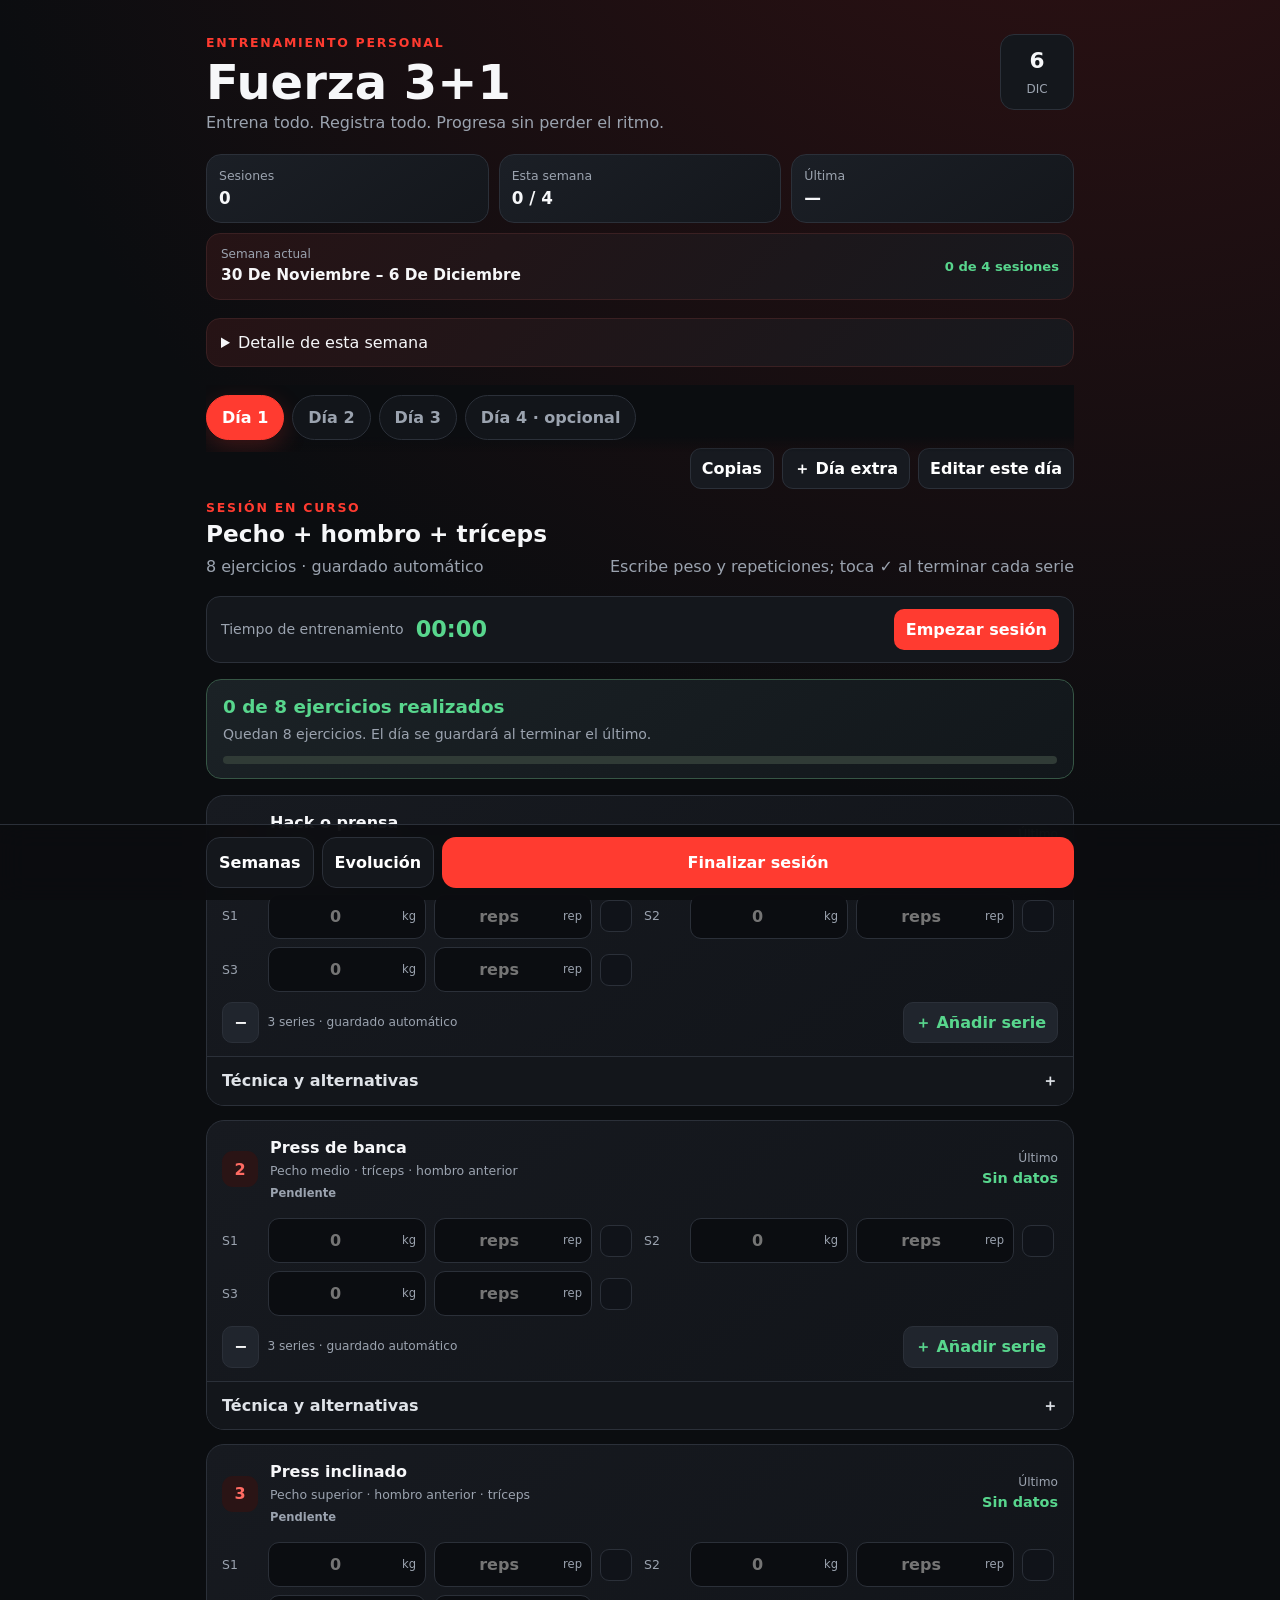
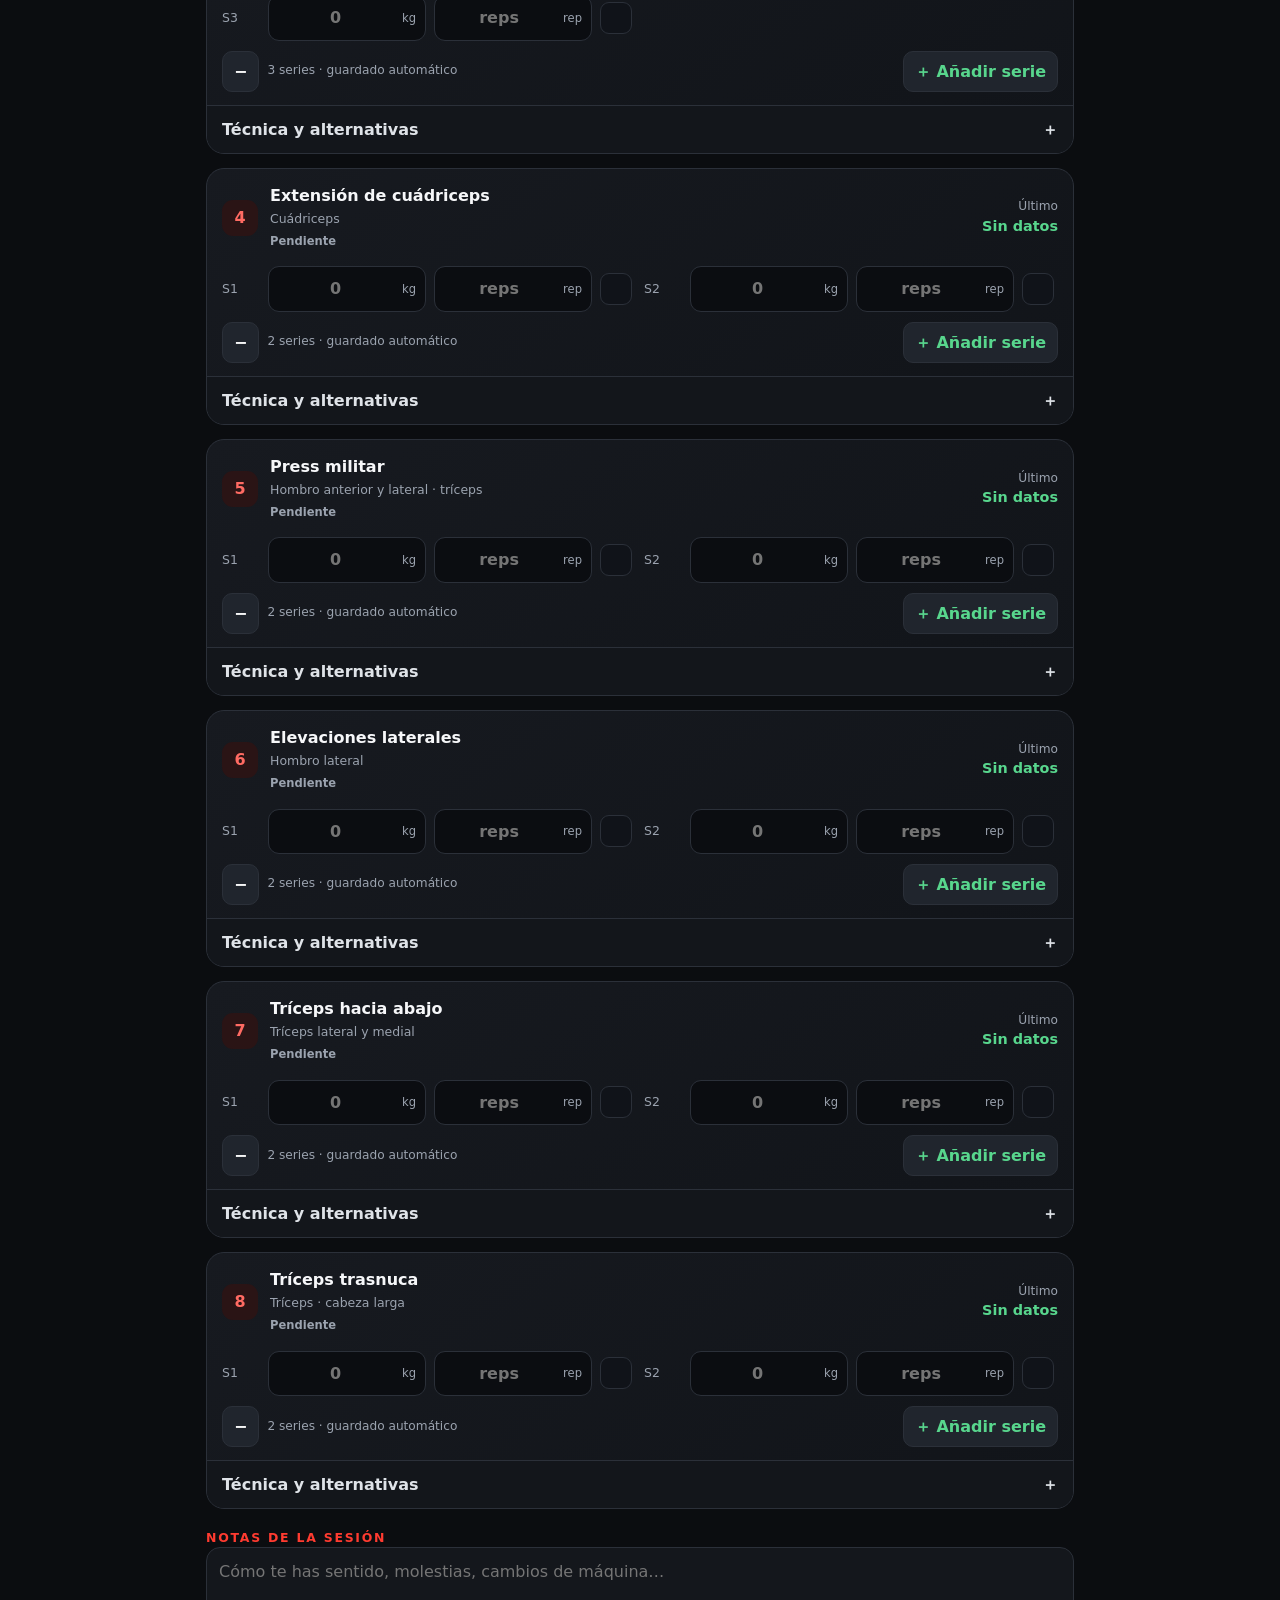
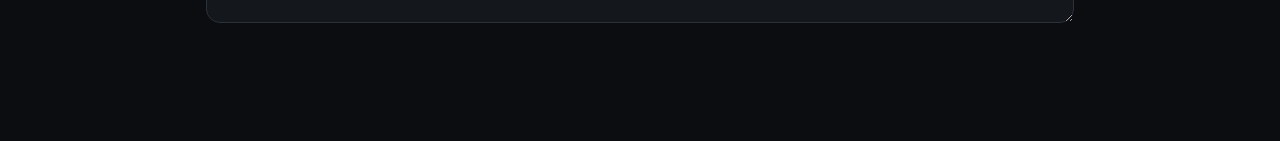
==== index.html @ 530271fe "Completar técnica y alternativas de piernas" ====
<!doctype html>
<html lang="es">
<head>
  <meta charset="utf-8">
  <meta name="viewport" content="width=device-width,initial-scale=1,viewport-fit=cover">
  <meta name="theme-color" content="#0b0d10">
  <meta name="apple-mobile-web-app-capable" content="yes">
  <meta name="apple-mobile-web-app-status-bar-style" content="black-translucent">
  <meta name="apple-mobile-web-app-title" content="Fuerza 3+1">
  <link rel="manifest" href="/manifest.webmanifest">
  <link rel="apple-touch-icon" sizes="180x180" href="/icons/apple-touch-icon.png">
  <link rel="icon" type="image/png" sizes="192x192" href="/icons/icon-192.png">
  <title>Fuerza 3+1 · Seguimiento</title>
  <meta name="description" content="Rutina 3+1 con técnica y seguimiento de cargas.">
  <link rel="icon" type="image/svg+xml" href="data:image/svg+xml,%3Csvg xmlns='http://www.w3.org/2000/svg' viewBox='0 0 64 64'%3E%3Crect width='64' height='64' rx='16' fill='%230b0d10'/%3E%3Cpath d='M13 27v10m7-16v22m24-22v22m7-16v10M20 32h24' stroke='%23ff3b30' stroke-width='6' stroke-linecap='round'/%3E%3C/svg%3E">
  <style>
    :root{--bg:#0b0d10;--panel:#14171c;--panel2:#1b1f26;--line:#2b3039;--text:#f6f7f9;--muted:#9ba3af;--red:#ff3b30;--green:#58d68d;--radius:18px}
    *{box-sizing:border-box}html{scroll-behavior:smooth}body{margin:0;background:radial-gradient(circle at 85% -10%,#321113 0,transparent 30%),var(--bg);color:var(--text);font:16px/1.45 Inter,ui-sans-serif,system-ui,-apple-system,"Segoe UI",sans-serif}
    button,input,textarea{font:inherit}button{cursor:pointer}.app{max-width:900px;margin:auto;padding:18px 16px 112px}
    header{display:flex;justify-content:space-between;align-items:flex-start;gap:14px;margin:6px 0 20px}.eyebrow{font-size:.78rem;font-weight:800;color:var(--red);letter-spacing:.14em;text-transform:uppercase}h1{font-size:clamp(1.8rem,7vw,3rem);line-height:1;margin:.35rem 0}.sub{color:var(--muted);margin:0}.datebox{background:var(--panel);border:1px solid var(--line);border-radius:14px;padding:10px 12px;text-align:center;min-width:74px}.datebox b{display:block;font-size:1.35rem}.datebox span{font-size:.75rem;color:var(--muted);text-transform:uppercase}
    .summary{display:grid;grid-template-columns:repeat(3,1fr);gap:10px;margin-bottom:10px}.metric{background:linear-gradient(145deg,var(--panel2),var(--panel));border:1px solid var(--line);border-radius:15px;padding:12px}.metric span{display:block;color:var(--muted);font-size:.78rem}.metric strong{font-size:1.05rem}
    .current-week{display:flex;align-items:center;justify-content:space-between;gap:12px;margin:0 0 18px;padding:12px 14px;border:1px solid #3a2022;border-radius:14px;background:linear-gradient(135deg,#261315,#17191e)}.current-week span{display:block;color:var(--muted);font-size:.75rem}.current-week strong{font-size:.96rem;text-transform:capitalize}.current-week b{color:var(--green);font-size:.82rem;white-space:nowrap}
    .tabs{display:flex;gap:8px;overflow:auto;padding:2px 0 12px;position:sticky;top:0;z-index:10;background:linear-gradient(var(--bg) 75%,transparent)}.tab{border:1px solid var(--line);background:#12151a;color:var(--muted);border-radius:999px;padding:10px 15px;white-space:nowrap;font-weight:800}.tab.active{background:var(--red);border-color:var(--red);color:#fff;box-shadow:0 8px 24px #ff3b3035}.tab.completed{border-color:#2e7650;color:var(--green)}.tab.completed.active{background:#19432f;color:#fff;box-shadow:0 8px 24px #58d68d25}
    .dayhead{margin:10px 0 14px}.dayhead h2{font-size:1.45rem;margin:0}.dayhead p{margin:4px 0;color:var(--muted)}.session-clock{display:flex;align-items:center;gap:12px;flex-wrap:wrap;margin:0 0 16px;padding:12px 14px;border:1px solid var(--line);border-radius:14px;background:var(--panel)}.session-clock strong{font-variant-numeric:tabular-nums;font-size:1.4rem;color:var(--green)}.session-clock span{color:var(--muted);font-size:.88rem}.session-clock button{margin-left:auto;border:0;border-radius:10px;background:var(--red);color:white;padding:9px 12px;font-weight:800}
    .day-progress,.day-summary{background:linear-gradient(145deg,#1b2226,#12171b);border:1px solid #365645;border-radius:15px;padding:14px 16px;margin:10px 0 16px}.day-progress strong{color:var(--green);font-size:1.15rem}.day-progress p,.day-summary p{margin:3px 0 0;color:var(--muted);font-size:.88rem}.progress-track{height:8px;border-radius:8px;background:#303b36;margin-top:12px;overflow:hidden}.progress-track i{display:block;height:100%;background:var(--green);border-radius:8px;transition:width .2s}.day-summary h3{margin:0 0 12px;font-size:1.1rem}.day-summary-grid{display:grid;grid-template-columns:repeat(2,1fr);gap:8px}.day-summary-grid div{background:#10191a;border-radius:10px;padding:9px}.day-summary-grid span{display:block;color:var(--muted);font-size:.78rem}.day-summary-grid b{font-size:1rem}
    .exercise{background:linear-gradient(145deg,#171a20,#111419);border:1px solid var(--line);border-radius:var(--radius);margin:12px 0;overflow:hidden}.exercise.completed{border-color:#2f7852;box-shadow:inset 3px 0 0 var(--green)}.ex-top{display:flex;align-items:center;gap:12px;padding:15px}.num{width:36px;height:36px;display:grid;place-items:center;border-radius:11px;background:#2a1415;color:#ff6b63;font-weight:900}.exercise.completed .num{background:#173e2c;color:var(--green)}.ex-name{flex:1}.ex-name h3{font-size:1rem;margin:0}.ex-name p{color:var(--muted);font-size:.78rem;margin:3px 0 0}.ex-status{display:inline-block;margin-top:5px;color:var(--muted);font-size:.72rem;font-weight:800}.exercise.completed .ex-status{color:var(--green)}.last{font-size:.76rem;text-align:right;color:var(--muted)}.last b{display:block;color:var(--green);font-size:.9rem}
    .sets{display:grid;gap:8px;padding:0 15px 10px}.setrow{display:grid;grid-template-columns:38px 1fr 1fr 36px;gap:8px;align-items:center}.setno{color:var(--muted);font-size:.78rem}.field{display:flex;align-items:center;background:#0b0d11;border:1px solid var(--line);border-radius:11px;overflow:hidden}.field input{width:100%;min-width:0;background:transparent;border:0;color:white;padding:10px;text-align:center;outline:none;font-weight:750}.field span{padding-right:9px;color:var(--muted);font-size:.72rem}.done{width:32px;height:32px;border-radius:9px;border:1px solid var(--line);background:#101319;color:transparent}.done.checked{background:var(--green);border-color:var(--green);color:#07110b}.series-controls{display:flex;align-items:center;gap:8px;padding:0 15px 13px}.series-controls span{flex:1;color:var(--muted);font-size:.76rem}.series-controls button{border:1px solid var(--line);background:#20252d;color:#fff;border-radius:10px;padding:8px 11px;font-weight:800}.series-controls .add-set{color:var(--green)}.tech-toggle{width:100%;border:0;border-top:1px solid var(--line);background:#13161b;color:#dfe3e8;padding:12px 15px;text-align:left;font-weight:750;display:flex;justify-content:space-between}.tech{display:none;padding:14px 16px 17px;background:#0e1115;border-top:1px solid var(--line)}.tech.open{display:block}.tech h4{font-size:.8rem;color:var(--red);text-transform:uppercase;letter-spacing:.08em;margin:10px 0 4px}.tech p{margin:0;color:#d3d7dd;font-size:.9rem}.tech ul{margin:5px 0 0;padding-left:20px;color:#d3d7dd;font-size:.9rem}
    .tech-visual{display:grid;grid-template-columns:1fr 1fr;gap:8px;margin-bottom:14px}.tech-visual figure{margin:0;background:#fff;border-radius:13px;overflow:hidden;position:relative;min-height:145px}.tech-visual img{width:100%;height:180px;object-fit:contain;display:block}.tech-visual figcaption{position:absolute;left:7px;bottom:7px;background:#111d;color:#fff;border-radius:999px;padding:3px 8px;font-size:.68rem;font-weight:800}.visual-note{color:var(--muted)!important;font-size:.75rem!important;margin:-7px 0 12px!important}
    .altbox{margin:14px 0 6px;padding:12px;background:#171b21;border:1px solid #343a44;border-radius:13px}.altbox h4{margin:0 0 7px!important;color:var(--green)!important}.altbox p{font-size:.78rem!important;color:var(--muted)!important;margin-top:8px!important}.altchips{display:flex;flex-wrap:wrap;gap:7px}.altchips button{background:#242a32;border:1px solid #3a414c;border-radius:999px;padding:7px 10px;font-size:.78rem;color:#edf1f5}.altchips button:active{background:var(--red)}
    .alt-preview{display:none;position:fixed;inset:0;background:#000b;z-index:60;padding:16px;align-items:flex-end;justify-content:center}.alt-preview.open{display:flex}.alt-sheet{width:min(100%,560px);background:#13171d;border:1px solid #353c47;border-radius:20px;padding:16px;box-shadow:0 25px 70px #000;max-height:82vh;overflow:auto;animation:rise .18s ease-out}.alt-sheet-head{display:flex;justify-content:space-between;gap:12px;align-items:flex-start}.alt-sheet h3{margin:0 0 4px}.alt-sheet .muscle-note{color:var(--muted);font-size:.86rem;margin:0 0 13px}.alt-sheet .close-alt{border:0;background:#292f38;color:white;border-radius:10px;width:36px;height:36px;flex:0 0 36px}.alt-cue{background:#1a1f26;border-left:3px solid var(--green);border-radius:0 11px 11px 0;padding:11px 12px;margin:12px 0 0;color:#e5e8ec}.tap-hint{font-size:.72rem!important;color:#6f7885!important;margin:8px 0 0!important}@keyframes rise{from{transform:translateY(18px);opacity:.4}to{transform:none;opacity:1}}@media(min-width:700px){.alt-preview{align-items:center}}
    .notes{width:100%;min-height:76px;background:var(--panel);border:1px solid var(--line);border-radius:14px;color:white;padding:12px;resize:vertical}.savebar{position:fixed;left:0;right:0;bottom:0;z-index:20;background:#0b0d10e8;backdrop-filter:blur(14px);border-top:1px solid var(--line);padding:12px max(16px,calc((100vw - 900px)/2 + 16px)) calc(12px + env(safe-area-inset-bottom));display:flex;gap:8px}.primary{flex:1;border:0;border-radius:14px;background:var(--red);color:white;font-weight:900;padding:14px}.secondary{border:1px solid var(--line);border-radius:14px;background:var(--panel);color:white;padding:0 12px;font-weight:750}
    .toast{position:fixed;left:50%;bottom:90px;transform:translate(-50%,20px);background:white;color:#111;padding:11px 16px;border-radius:999px;font-weight:800;opacity:0;pointer-events:none;transition:.25s;z-index:30}.toast.show{opacity:1;transform:translate(-50%,0)}
    dialog{width:min(92vw,680px);max-height:86vh;border:1px solid var(--line);border-radius:20px;background:#111419;color:white;padding:0;box-shadow:0 30px 80px #000c}dialog::backdrop{background:#000a}.modalhead{position:sticky;top:0;background:#111419;border-bottom:1px solid var(--line);padding:16px;display:flex;justify-content:space-between;align-items:center;z-index:2}.modalhead h2{margin:0;font-size:1.2rem}.close{border:0;background:#252a32;color:#fff;border-radius:10px;width:36px;height:36px}.history,.progress{padding:12px 16px 20px}.week{margin:10px 0 18px}.weekhead{display:flex;justify-content:space-between;align-items:center;margin-bottom:6px}.weekhead h3{font-size:1rem;margin:0}.weekhead span{color:var(--muted);font-size:.8rem}.histrow{background:#181c22;border:1px solid var(--line);border-radius:13px;padding:11px 12px;margin:7px 0}.histrow b{color:var(--green)}.empty{color:var(--muted);text-align:center;padding:35px 10px}.progress select{width:100%;padding:12px;background:#191d23;color:white;border:1px solid var(--line);border-radius:12px;margin:4px 0 14px}.statgrid{display:grid;grid-template-columns:repeat(3,1fr);gap:8px}.stat{background:#181c22;border:1px solid var(--line);border-radius:13px;padding:10px}.stat span{display:block;color:var(--muted);font-size:.72rem}.stat strong{font-size:1rem}.chartwrap{height:250px;margin:15px 0;background:#0c0f13;border:1px solid var(--line);border-radius:14px;padding:10px}.chartwrap canvas{width:100%;height:100%}.legend{display:flex;gap:16px;color:var(--muted);font-size:.78rem}.dot{display:inline-block;width:9px;height:9px;border-radius:50%;margin-right:5px}.weekly-bars{margin-top:18px}.barrow{display:grid;grid-template-columns:88px 1fr 28px;gap:8px;align-items:center;margin:8px 0;font-size:.78rem}.bar{height:9px;border-radius:9px;background:#242932;overflow:hidden}.bar i{display:block;height:100%;background:var(--red);border-radius:9px}
    .edit-row{display:flex;gap:8px;align-items:center;background:#181c22;border:1px solid var(--line);border-radius:13px;padding:10px;margin:8px 0}.edit-row button{border:1px solid var(--line);background:#242932;color:white;border-radius:9px;padding:7px 9px}.editor input,.editor select{width:100%;background:#0c0f13;color:white;border:1px solid var(--line);border-radius:11px;padding:11px}.addbtn{border:0;background:var(--red);color:white;border-radius:11px;padding:10px 14px;font-weight:850}.edit-row .ename{flex:1}.edit-row small{display:block;color:var(--muted)}.editor{padding:14px 16px 22px}.editor-grid{display:grid;grid-template-columns:1fr 90px;gap:8px}.editor label{display:block;color:var(--muted);font-size:.78rem;margin:10px 0 4px}.danger{color:#ff7b73!important}.day-manager{display:grid;grid-template-columns:1fr auto;gap:8px;margin-bottom:14px}.day-manager button{border:1px solid var(--line);background:#20252d;color:#fff;border-radius:11px;padding:10px;font-weight:800}.day-manager .delete-day{grid-column:1/-1;color:#ff7b73}.routine-action{display:flex;flex-wrap:wrap;justify-content:flex-end;gap:8px;margin:-4px 0 10px}.routine-action button{border:1px solid var(--line);background:#171a20;color:#fff;border-radius:11px;padding:8px 11px;font-weight:750}.backup-actions{display:grid;grid-template-columns:1fr 1fr;gap:9px;margin:12px 0}.backup-actions button,.filebtn{border:1px solid var(--line);background:#1b1f26;color:white;border-radius:12px;padding:12px;text-align:center;font-weight:800}.filebtn input{display:none}.backup-info{background:#171b21;border:1px solid var(--line);border-radius:13px;padding:12px;margin-bottom:14px}.backup-info strong{display:block}.backup-info span{color:var(--muted);font-size:.8rem}.snapshot{display:flex;align-items:center;gap:8px;border-bottom:1px solid var(--line);padding:10px 0}.snapshot div{flex:1}.snapshot small{display:block;color:var(--muted)}.snapshot button{border:1px solid var(--line);background:#242932;color:#fff;border-radius:9px;padding:8px}
    .global-title{display:flex;justify-content:space-between;align-items:end;margin:4px 0 10px}.global-title h3{margin:0}.global-title span{color:var(--muted);font-size:.78rem}.global-grid{display:grid;grid-template-columns:1fr 1fr;gap:8px;margin-bottom:15px}.global-card{background:linear-gradient(145deg,#1c2128,#15191f);border:1px solid var(--line);border-radius:14px;padding:11px}.global-card span{display:block;color:var(--muted);font-size:.72rem}.global-card strong{font-size:1.12rem}.section-sep{border:0;border-top:1px solid var(--line);margin:19px 0}.exercise-table{margin-top:10px}.exercise-stat{display:grid;grid-template-columns:1fr auto;gap:5px 10px;padding:10px 0;border-bottom:1px solid var(--line)}.exercise-stat b{font-size:.88rem}.exercise-stat strong{color:var(--green)}.exercise-stat small{color:var(--muted);grid-column:1/-1}.negative{color:#ff7b73!important}
    .edit-session-btn,.hist-edit{border:1px solid #48775b;background:#193326;color:var(--green);border-radius:10px;padding:9px 12px;font-weight:800;margin-top:12px}.hist-edit{margin-top:8px}.session-editor{padding:15px}.session-editor p{color:var(--muted);margin:0 0 12px}.session-edit-card{border:1px solid var(--line);border-radius:13px;background:#171b21;margin:10px 0;padding:12px}.session-edit-head{display:flex;justify-content:space-between;gap:12px;align-items:center}.session-edit-head h3{margin:0;font-size:1rem}.session-edit-head button,.session-edit-actions button{border:1px solid var(--line);background:#252a32;color:#fff;border-radius:9px;padding:8px 10px}.session-edit-row{display:grid;grid-template-columns:28px 1fr 1fr 34px;gap:7px;align-items:center;margin:9px 0}.session-edit-row input,.session-editor textarea,.session-editor select{min-width:0;width:100%;background:#0c0f13;color:white;border:1px solid var(--line);border-radius:9px;padding:9px}.session-edit-actions{display:flex;gap:8px;align-items:center;margin-top:10px}.session-edit-actions select{flex:1}.session-editor label{display:block;font-size:.85rem;margin:14px 0 5px}.session-editor textarea{min-height:70px}.session-editor .primary{width:100%;margin-top:16px}
    @media(min-width:700px){.app{padding-top:28px}.exercise{margin:14px 0}.sets{grid-template-columns:1fr 1fr}.setrow{grid-template-columns:38px 1fr 1fr 36px}.tabs{top:0;padding-top:10px}.dayhead{display:flex;justify-content:space-between;align-items:end}}
  </style>
</head>
<body>
<main class="app">
  <header>
    <div><div class="eyebrow">Entrenamiento personal</div><h1>Fuerza 3+1</h1><p class="sub">Entrena todo. Registra todo. Progresa sin perder el ritmo.</p></div>
    <div class="datebox"><b id="dayNum">--</b><span id="month">---</span></div>
  </header>
  <section class="summary" aria-label="Resumen">
    <div class="metric"><span>Sesiones</span><strong id="totalSessions">0</strong></div>
    <div class="metric"><span>Esta semana</span><strong id="weekSessions">0 / 3</strong></div>
    <div class="metric"><span>Última</span><strong id="lastDate">—</strong></div>
  </section>
  <div class="current-week" aria-label="Semana actual">
    <div><span>Semana actual</span><strong id="currentWeekLabel">—</strong></div>
    <b id="currentWeekProgress">0 de 3 sesiones</b>
  </div>
  <div id="backupReminder"></div>
  <details class="current-week"><summary>Detalle de esta semana</summary><div id="weekDetail"></div></details>
  <nav class="tabs" id="tabs" aria-label="Días de entrenamiento"></nav>
  <div class="routine-action"><button id="backupBtn">Copias</button><button id="extraDayBtn">＋ Día extra</button><button id="editRoutineBtn">Editar este día</button></div>
  <section id="workout"></section>
  <label for="notes" class="eyebrow" style="display:block;margin-top:20px">Notas de la sesión</label>
  <textarea id="notes" class="notes" placeholder="Cómo te has sentido, molestias, cambios de máquina…"></textarea>
</main>
<div class="savebar"><button class="secondary" id="historyBtn">Semanas</button><button class="secondary" id="progressBtn">Evolución</button><button class="primary" id="saveBtn">Guardar</button></div>
<div class="toast" id="toast">Entrenamiento guardado</div>
<dialog id="historyDialog"><div class="modalhead"><h2>Historial de entrenamientos</h2><button class="close" id="closeHistory" aria-label="Cerrar">×</button></div><div class="history" id="history"></div></dialog>
<dialog id="sessionDialog"><div class="modalhead"><h2>Corregir entrenamiento</h2><button class="close" id="closeSession" aria-label="Cerrar sin guardar">×</button></div><div class="session-editor" id="sessionEditor"></div></dialog>
<dialog id="progressDialog"><div class="modalhead"><h2>Tu evolución</h2><button class="close" id="closeProgress" aria-label="Cerrar">×</button></div><div class="progress"><div id="globalProgress"></div><hr class="section-sep"><label class="eyebrow" for="exerciseSelect">Detalle por ejercicio</label><select id="exerciseSelect"></select><div id="progressContent"></div></div></dialog>
<dialog id="routineDialog"><div class="modalhead"><h2>Editar rutina</h2><button class="close" id="closeRoutine" aria-label="Cerrar">×</button></div><div class="editor"><div class="day-manager"><input id="dayTitle" maxlength="50" aria-label="Nombre del día" placeholder="Nombre del día"><button id="renameDayBtn">Guardar nombre</button><button id="addDayBtn">＋ Día extra esta semana</button><button id="deleteDayBtn" class="delete-day">Eliminar este día</button></div><div id="routineList"></div><div class="eyebrow" style="margin-top:18px">Añadir ejercicio</div><label for="muscleSelect">1. ¿Qué músculo quieres trabajar?</label><select id="muscleSelect"><option value="">Elige un grupo muscular…</option></select><label for="catalogSelect">2. Elige un ejercicio</label><select id="catalogSelect" disabled><option value="">Primero elige el músculo</option></select><div class="editor-grid"><div><label for="customName">O crea uno nuevo</label><input id="customName" maxlength="50" placeholder="Nombre personalizado"></div><div><label for="customSets">Series</label><input id="customSets" type="number" min="1" max="8" value="3"></div></div><label for="customMuscles">Músculos trabajados</label><input id="customMuscles" maxlength="90" placeholder="Pecho · tríceps…"><button class="addbtn" id="addExerciseBtn" style="width:100%;margin-top:12px">Añadir a este día</button></div></dialog>
<dialog id="backupDialog"><div class="modalhead"><h2>Copias de seguridad</h2><button class="close" id="closeBackup" aria-label="Cerrar">×</button></div><div class="editor"><div class="backup-info"><strong>Copia automática diaria</strong><span>Se conservan las últimas 14 copias en este dispositivo.</span></div><div class="backup-actions"><button id="exportBtn">Descargar copia</button><label class="filebtn">Importar copia<input type="file" id="importFile" accept="application/json,.json"></label></div><div class="eyebrow">Copias recuperables</div><div id="snapshotsList"></div></div></dialog>
<div class="alt-preview" id="altPreview" role="dialog" aria-modal="true" aria-labelledby="altTitle"><div class="alt-sheet"><div class="alt-sheet-head"><div><div class="eyebrow">Alternativa rápida</div><h3 id="altTitle"></h3></div><button class="close-alt" id="closeAlt" aria-label="Cerrar">×</button></div><p class="muscle-note" id="altContext"></p><div id="altImages"></div><div class="alt-cue" id="altCue"></div></div></div>
<script>
const BASE_DAYS=[
 {id:"d1",title:"Pecho + hombro + tríceps",short:"Día 1",desc:"Cuádriceps incluidos · 8 ejercicios",ex:[
  ["hack","Hack o prensa","Cuádriceps · glúteos · femorales",3],
  ["banca","Press de banca","Pecho medio · tríceps · hombro anterior",3],
  ["inclinado","Press inclinado","Pecho superior · hombro anterior · tríceps",3],
  ["extension","Extensión de cuádriceps","Cuádriceps",2],
  ["militar","Press militar","Hombro anterior y lateral · tríceps",2],
  ["laterales","Elevaciones laterales","Hombro lateral",2],
  ["triceps_abajo","Tríceps hacia abajo","Tríceps lateral y medial",2],
  ["triceps_nuca","Tríceps trasnuca","Tríceps · cabeza larga",2]]},
 {id:"d2",title:"Espalda + bíceps",short:"Día 2",desc:"Femoral y gemelos incluidos · 8 ejercicios",ex:[
  ["femoral","Femoral tumbado","Isquiotibiales",3],
  ["jalon","Jalón al pecho","Dorsal ancho · bíceps",3],
  ["remo","Remo de dorsales","Dorsal · romboides · trapecio · bíceps",3],
  ["gemelos","Gemelos","Gastrocnemio · sóleo",3],
  ["remo_uni","Remo unilateral","Dorsal · espalda media · bíceps",2],
  ["face","Face pull","Hombro posterior · espalda alta",2],
  ["curl","Curl con barra","Bíceps · antebrazo",2],
  ["martillo","Curl martillo","Braquial · bíceps · antebrazo",2]]},
 {id:"d3",title:"Tren superior + piernas",short:"Día 3",desc:"Segundo estímulo general · 8 ejercicios",ex:[
  ["hack","Hack o prensa","Cuádriceps · glúteos · femorales",3],
  ["pec","Pec deck o Hulk","Pectoral mayor · hombro anterior",3],
  ["jalon_remo","Jalón o remo","Dorsal · espalda media · bíceps",3],
  ["femoral","Femoral tumbado","Isquiotibiales",2],
  ["cruce","Cruce de poleas hacia abajo","Pecho inferior",2],
  ["laterales","Elevaciones laterales","Hombro lateral",2],
  ["superserie","Superserie bíceps + tríceps","Bíceps · tríceps · antebrazo",2],
  ["abdomen","Abdomen","Recto abdominal · transverso · oblicuos",3]]},
 {id:"d4",title:"Hombros + brazos",short:"Día 4",desc:"Opcional · complementos y puntos visuales",optional:true,ex:[
  ["militar","Press militar ligero","Hombro anterior y lateral · tríceps",3],
  ["laterales","Elevaciones laterales","Hombro lateral",3],
  ["face","Face pull","Hombro posterior · espalda alta",3],
  ["curl","Curl de bíceps","Bíceps · antebrazo",3],
  ["triceps_abajo","Tríceps en polea","Tríceps",3],
  ["abductores","Abductores o aductores","Glúteo medio o cara interna del muslo",3],
  ["gemelos","Gemelos","Gastrocnemio · sóleo",3],
  ["abdomen","Abdomen","Recto abdominal · transverso · oblicuos",3]]}
];
function readRoutine(){try{const saved=JSON.parse(localStorage.getItem("fitRoutine")||"null");if(Array.isArray(saved)&&saved.length&&saved.every(d=>d.id&&Array.isArray(d.ex)))return saved}catch{}return JSON.parse(JSON.stringify(BASE_DAYS))}
let DAYS=readRoutine();
function saveRoutine(){localStorage.setItem("fitRoutine",JSON.stringify(DAYS))}
const TECH={
 hack:["Apoya toda la espalda y coloca los pies al ancho de hombros.","Baja controlando hasta donde mantengas pelvis y espalda apoyadas. Empuja con todo el pie sin bloquear las rodillas.","Inspira al bajar y expulsa el aire al subir.","No juntes las rodillas, no rebotes abajo y no levantes los talones."],
 banca:["Ojos bajo la barra, omóplatos juntos y hacia abajo, pies firmes.","Baja hacia la parte media-baja del pecho con antebrazos casi verticales. Sube sin perder la posición.","Inspira antes de bajar; expulsa al superar la parte difícil.","No abras los codos a 90°, no rebotes la barra ni levantes los hombros."],
 inclinado:["Banco a unos 20–35°. Omóplatos recogidos y pies firmes.","Baja hacia la parte alta del pecho y sube siguiendo una trayectoria ligeramente hacia atrás.","Inspira al bajar y expulsa al subir.","No inclines demasiado el banco ni conviertas el ejercicio en press de hombros."],
 extension:["Alinea la rodilla con el eje de giro y pega la espalda al respaldo.","Extiende con control, aprieta arriba y baja lentamente sin dejar caer el peso.","Expulsa al extender e inspira al bajar.","No levantes la cadera, no des patadas ni bloquees violentamente la rodilla."],
 militar:["Abdomen y glúteos firmes, muñecas sobre los codos.","Empuja verticalmente sin arquear la zona lumbar; termina con los brazos junto a las orejas.","Inspira abajo y expulsa al empujar.","No saques las costillas, no uses impulso ni bajes más de lo cómodo."],
 laterales:["Codos ligeramente flexionados y hombros alejados de las orejas.","Eleva los brazos hacia los lados hasta aproximadamente la altura del hombro, guiando con los codos.","Expulsa al subir e inspira al bajar.","No balancees el cuerpo, no encojas los hombros ni uses más peso del controlable."],
 triceps_abajo:["Codos pegados al cuerpo y hombros quietos.","Extiende hasta abajo moviendo solo el antebrazo y vuelve controladamente.","Expulsa al extender e inspira al volver.","No abras los codos, no inclines todo el cuerpo ni balancees el peso."],
 triceps_nuca:["Mantén los codos orientados al frente y el abdomen firme.","Flexiona los codos llevando la carga detrás de la cabeza y extiende sin mover los brazos.","Inspira al bajar y expulsa al extender.","No arquees la espalda ni abras excesivamente los codos."],
 femoral:["Alinea las rodillas con el eje y sitúa el rodillo sobre la parte baja de las pantorrillas.","Flexiona llevando los talones hacia los glúteos sin levantar la cadera; baja despacio.","Expulsa al flexionar e inspira al bajar.","No levantes la pelvis, no rebotes ni acortes la bajada."],
 jalon:["Agarre algo más ancho que hombros, pecho alto y pies firmes.","Lleva los codos hacia abajo y atrás hasta acercar la barra al pecho superior. Sube controlando.","Expulsa al tirar e inspira al subir.","No tires tras la nuca, no te balancees ni conviertas el movimiento en un remo."],
 remo:["Pecho estable, espalda neutra y hombros bajos.","Tira llevando los codos atrás, junta suavemente los omóplatos y vuelve sin encorvarte.","Expulsa al tirar e inspira al volver.","No uses la zona lumbar como impulso ni encogas los hombros."],
 gemelos:["Apoya el antepié con el talón libre y mantén las rodillas estables.","Baja el talón completamente, sube todo lo posible y haz una pausa arriba.","Expulsa al subir e inspira al bajar.","No rebotes ni hagas repeticiones cortas y rápidas."],
 remo_uni:["Apoya bien la mano y la rodilla, con espalda neutra.","Lleva el codo hacia la cadera sin girar el tronco; estira el dorsal al bajar.","Expulsa al tirar e inspira al bajar.","No retuerzas el cuerpo ni eleves el hombro hacia la oreja."],
 face:["Polea a la altura de la cara, agarre de cuerda y pecho estable.","Tira hacia la frente separando las manos y llevando los codos atrás.","Expulsa al tirar e inspira al volver.","No arquees la espalda, no bajes los codos ni uses impulso."],
 curl:["Codos junto al cuerpo, muñecas neutras y torso quieto.","Flexiona los codos sin moverlos hacia delante y baja completamente con control.","Expulsa al subir e inspira al bajar.","No balancees la espalda ni dobles las muñecas."],
 martillo:["Palmas enfrentadas, codos pegados y hombros relajados.","Sube las mancuernas manteniendo el agarre neutro y baja lentamente.","Expulsa al subir e inspira al bajar.","No balancees el torso ni adelantes los codos."],
 pec:["Ajusta el asiento para que codos/manos queden a la altura del pecho; omóplatos apoyados.","Junta los brazos como si abrazaras, aprieta el pecho y vuelve sin perder tensión.","Expulsa al cerrar e inspira al abrir.","No choques las placas, no adelantes los hombros ni abras más de lo cómodo."],
 jalon_remo:["Elige jalón para amplitud o remo para grosor. Mantén pecho alto y abdomen firme.","Mueve los codos con control: hacia abajo en jalón o hacia atrás en remo.","Expulsa al tirar e inspira al volver.","No balancees el torso ni tires solo con las manos."],
 cruce:["Poleas altas, un pie adelantado y ligera inclinación del torso.","Lleva las manos hacia abajo y al centro formando un arco; aprieta el pecho.","Expulsa al juntar e inspira al abrir.","No dobles y estires los codos durante la repetición ni cargues demasiado."],
 superserie:["Prepara un ejercicio de curl y otro de extensión de tríceps.","Haz el curl, descansa solo lo necesario para cambiar y realiza el tríceps. Después descansa 60–90 s.","Expulsa durante la fase de esfuerzo de cada ejercicio.","No sacrifiques técnica por hacer la superserie deprisa."],
 abdomen:["Mantén costillas hacia la pelvis y zona lumbar controlada.","Acerca el esternón a la pelvis o eleva las rodillas sin balancearte.","Expulsa al contraer e inspira al volver.","No tires del cuello ni uses impulso con las piernas."],
 abductores:["Ajusta la máquina para moverte sin dolor y mantén la espalda apoyada.","Al abrir trabaja abductores/glúteo medio; al cerrar, aductores. Haz todo el recorrido controlado.","Expulsa al mover la carga e inspira al volver.","No rebotes, no cierres de golpe ni despegues la espalda."]
 ,prensa:["Ajusta el asiento y apoya toda la espalda; coloca los pies al ancho de las caderas en la plataforma.","Flexiona las rodillas hasta donde mantengas la pelvis apoyada y empuja con todo el pie, sin bloquearlas de golpe.","Inspira al bajar y expulsa el aire al empujar.","No levantes la pelvis, no dejes que las rodillas se hundan hacia dentro ni uses un recorrido que redondee la espalda."],
 femoral_sentado:["Ajusta el respaldo, el rodillo sobre la parte baja de las pantorrillas y el apoyo que fija los muslos.","Flexiona las rodillas llevando el rodillo hacia abajo y atrás; vuelve despacio sin despegar los muslos.","Expulsa al flexionar e inspira al volver.","No levantes la cadera ni dejes que el peso te arrastre al regresar."],
 rumano:["Sujeta la carga cerca de los muslos, con rodillas ligeramente flexionadas y abdomen firme.","Lleva la cadera hacia atrás mientras la carga baja cerca de las piernas; vuelve extendiendo la cadera al notar tensión en los isquiotibiales.","Inspira antes de bajar y expulsa al subir.","No redondees la espalda, no conviertas el movimiento en una sentadilla ni busques bajar más allá de tu movilidad."],
 sentadilla:["Separa los pies aproximadamente al ancho de hombros y mantén todo el pie apoyado.","Baja flexionando caderas y rodillas hasta una profundidad controlable; sube empujando el suelo sin perder la alineación de las rodillas.","Inspira antes de bajar y expulsa al subir.","No levantes talones ni dejes que la espalda pierda su posición por bajar más."],
 zancadas:["Da un paso que te permita apoyar el pie delantero completo y mantener el tronco estable.","Flexiona ambas piernas bajando con control; empuja con la pierna delantera para volver. Repite por ambos lados.","Inspira al bajar y expulsa al subir.","No golpees la rodilla trasera contra el suelo ni dejes que la rodilla delantera se cierre hacia dentro."],
 hip_thrust:["Apoya la parte alta de la espalda en un banco estable, con los pies al ancho de caderas y la carga protegida sobre la pelvis.","Eleva la cadera empujando con los pies hasta alinear tronco y muslos; haz una breve pausa y baja controlando.","Expulsa al subir e inspira al bajar.","No hiperextiendas la zona lumbar ni empujes con las puntas de los pies."],
 aductores:["Ajusta la máquina para empezar con una apertura cómoda y mantén pelvis y espalda apoyadas.","Cierra las piernas de forma controlada, haz una pausa breve y deja que se abran lentamente.","Expulsa al cerrar e inspira al abrir.","No rebotes al abrir ni uses un rango doloroso en la ingle."],
 gluteo_polea:["Coloca una tobillera en la polea baja y sujétate a un apoyo estable; mantén el tronco firme.","Lleva la pierna hacia atrás desde la cadera sin arquear la espalda; vuelve lentamente y cambia de pierna.","Expulsa al llevar la pierna atrás e inspira al volver.","No balancees el tronco ni gires la pelvis para mover más peso."]
};
const IMAGE_SLUG={hack:"Leg_Press",banca:"Barbell_Bench_Press_-_Medium_Grip",inclinado:"Barbell_Incline_Bench_Press_-_Medium_Grip",extension:"Leg_Extensions",militar:"Barbell_Shoulder_Press",laterales:"Side_Lateral_Raise",triceps_abajo:"Triceps_Pushdown_-_Rope_Attachment",triceps_nuca:"Standing_Dumbbell_Triceps_Extension",femoral:"Lying_Leg_Curls",jalon:"Wide-Grip_Lat_Pulldown",remo:"Seated_Cable_Rows",gemelos:"Standing_Calf_Raises",remo_uni:"One-Arm_Dumbbell_Row",face:"Face_Pull",curl:"Barbell_Curl",martillo:"Hammer_Curls",pec:"Butterfly",jalon_remo:"Wide-Grip_Lat_Pulldown",cruce:"Cable_Crossover",superserie:"Dumbbell_Bicep_Curl",abdomen:"Crunches",abductores:"Thigh_Abductor"};
Object.assign(IMAGE_SLUG,{prensa:"Leg_Press",femoral_sentado:"Seated_Leg_Curl",rumano:"Romanian_Deadlift",sentadilla:"Goblet_Squat"});
const ALTS={
 hack:[["Sentadilla goblet","Hack squat","Sentadilla en multipower"],"Mantén un ejercicio dominante de rodilla para cuádriceps y glúteos."],
 banca:[["Press de pecho en máquina","Press con mancuernas","Flexiones"],"Busca un empuje horizontal; ajusta la carga al cambiar de ejercicio."],
 inclinado:[["Press inclinado con mancuernas","Press inclinado en multipower","Press convergente inclinado"],"Conserva una inclinación moderada para priorizar el pecho superior."],
 extension:[["Prensa con pies bajos","Sentadilla española","Sissy squat asistida"],"Estas opciones cargan el cuádriceps, aunque no aíslan tanto como la extensión."],
 militar:[["Press de hombro en máquina","Press con mancuernas sentado","Landmine press"],"Sustituye por otro empuje vertical sin arquear la zona lumbar."],
 laterales:[["Elevación lateral en polea","Máquina de deltoide lateral","Elevaciones con mancuernas"],"Todas priorizan el deltoide lateral; usa una carga que permita control."],
 triceps_abajo:[["Fondos asistidos","Press cerrado en máquina","Extensión con mancuerna"],"Mantén un movimiento de extensión de codo; los fondos también implican pecho."],
 triceps_nuca:[["Extensión sobre la cabeza en polea","Press francés","Extensión con mancuerna a dos manos"],"El brazo sobre la cabeza mantiene mayor énfasis en la cabeza larga del tríceps."],
 femoral:[["Curl femoral sentado","Peso muerto rumano","Curl femoral unilateral"],"El peso muerto rumano trabaja también glúteos y exige más técnica."],
 jalon:[["Dominadas asistidas","Pullover en máquina","Jalón unilateral"],"Busca un tirón vertical o una extensión de hombro para mantener el trabajo dorsal."],
 remo:[["Remo con pecho apoyado","Remo en máquina convergente","Remo con mancuernas"],"Conserva un tirón horizontal hacia el tronco."],
 gemelos:[["Gemelos sentado","Gemelos en prensa","Elevación unilateral en escalón"],"Haz recorrido completo y pausa arriba independientemente de la máquina."],
 remo_uni:[["Remo unilateral en polea","Remo con mancuerna","Remo con pecho apoyado"],"Evita girar el tronco y lleva el codo hacia la cadera."],
 face:[["Pec deck inverso","Pájaros con mancuernas","Face pull con banda"],"Prioriza hombro posterior y espalda alta, sin elevar los hombros."],
 curl:[["Curl con mancuernas","Curl predicador en máquina","Curl en polea"],"Mantén los codos estables y evita el impulso."],
 martillo:[["Curl martillo cruzado","Curl con cuerda en polea","Curl inverso con barra Z"],"El curl inverso aumenta el trabajo de antebrazo y reduce algo el del bíceps."],
 pec:[["Cruce de poleas","Aperturas con mancuernas","Press de pecho en máquina"],"Los dos primeros mantienen la aducción del brazo; el press añade más tríceps."],
 jalon_remo:[["Dominadas asistidas","Remo con pecho apoyado","Pullover en máquina"],"Elige tirón vertical si buscabas amplitud y horizontal si buscabas espalda media."],
 cruce:[["Pec deck","Press declinado","Fondos asistidos inclinándote"],"Pec deck trabaja todo el pectoral; press declinado y fondos enfatizan más la zona inferior."],
 superserie:[["Curl mancuernas + press francés","Curl polea + fondos asistidos","Curl martillo + tríceps mancuerna"],"Combina un ejercicio de bíceps y otro de tríceps sin perder la técnica."],
 abdomen:[["Crunch en máquina","Crunch en polea","Elevación de rodillas"],"Elige la opción en la que puedas acercar costillas y pelvis sin tirar del cuello."],
 abductores:[["Abducción en polea","Pasos laterales con banda","Aducción en polea baja"],"Si haces apertura, elige las dos primeras; si haces cierre para aductores, elige la polea de aducción." ]
 ,prensa:[["Hack squat","Sentadilla goblet","Sentadilla en multipower"],"Trabajan principalmente cuádriceps y glúteos; empieza con menos carga al cambiar de máquina."],
 femoral_sentado:[["Curl femoral tumbado","Curl femoral unilateral","Curl femoral de pie"],"Elige otra flexión de rodilla para trabajar directamente los isquiotibiales."],
 rumano:[["Peso muerto rumano con mancuernas","Buenos días con banda","Extensión lumbar con énfasis en glúteos"],"Mantén una bisagra de cadera; el curl femoral no reproduce exactamente este patrón."],
 sentadilla:[["Prensa de piernas","Hack squat","Sentadilla goblet"],"Elige un movimiento dominante de rodilla y controla la profundidad."],
 zancadas:[["Zancada atrás","Step-up a cajón bajo","Split squat estático"],"Son alternativas unilaterales de piernas; sujétate para equilibrarte si hace falta."],
 hip_thrust:[["Puente de glúteos en suelo","Hip thrust en máquina","Pull-through en polea"],"Todas priorizan extensión de cadera y glúteos; evita arquear la zona lumbar."],
 aductores:[["Aducción en polea baja","Aducción con banda","Máquina de aductores"],"Estas trabajan la cara interna del muslo; abrir las piernas en máquina trabaja otra zona."],
 gluteo_polea:[["Patada de glúteo en máquina","Puente de glúteos en suelo","Pull-through en polea"],"El puente y el pull-through implican ambas piernas y más extensión de cadera."]
};
const ALT_SLUG={
 "Sentadilla goblet":"Goblet_Squat","Hack squat":"Hack_Squat","Sentadilla en multipower":"Smith_Machine_Squat",
 "Press de pecho en máquina":"Machine_Bench_Press","Press con mancuernas":"Dumbbell_Bench_Press","Flexiones":"Pushups",
 "Press inclinado con mancuernas":"Incline_Dumbbell_Press","Press inclinado en multipower":"Smith_Machine_Incline_Bench_Press","Press convergente inclinado":"Smith_Machine_Incline_Bench_Press",
 "Prensa con pies bajos":"Narrow_Stance_Leg_Press","Sentadilla española":"Weighted_Sissy_Squat","Sissy squat asistida":"Weighted_Sissy_Squat",
 "Press de hombro en máquina":"Machine_Shoulder_Military_Press","Press con mancuernas sentado":"Dumbbell_Shoulder_Press","Landmine press":"Dumbbell_One-Arm_Shoulder_Press",
 "Elevación lateral en polea":"Cable_Seated_Lateral_Raise","Máquina de deltoide lateral":"Side_Lateral_Raise","Elevaciones con mancuernas":"Side_Lateral_Raise",
 "Fondos asistidos":"Dips_-_Triceps_Version","Press cerrado en máquina":"Close-Grip_Barbell_Bench_Press","Extensión con mancuerna":"Dumbbell_One-Arm_Triceps_Extension",
 "Extensión sobre la cabeza en polea":"Cable_One_Arm_Tricep_Extension","Press francés":"Lying_Triceps_Press","Extensión con mancuerna a dos manos":"Standing_Dumbbell_Triceps_Extension",
 "Curl femoral sentado":"Seated_Leg_Curl","Peso muerto rumano":"Romanian_Deadlift","Curl femoral unilateral":"Lying_Leg_Curls",
 "Dominadas asistidas":"Pullups","Pullover en máquina":"Straight-Arm_Pulldown","Jalón unilateral":"One_Arm_Lat_Pulldown",
 "Remo con pecho apoyado":"Seated_Cable_Rows","Remo en máquina convergente":"Seated_Cable_Rows","Remo con mancuernas":"Bent_Over_Two-Dumbbell_Row",
 "Gemelos sentado":"Seated_Calf_Raise","Gemelos en prensa":"Calf_Press_On_The_Leg_Press_Machine","Elevación unilateral en escalón":"Standing_Calf_Raises",
 "Remo unilateral en polea":"One_Arm_Lat_Pulldown","Remo con mancuerna":"One-Arm_Dumbbell_Row",
 "Pec deck inverso":"Reverse_Machine_Flyes","Pájaros con mancuernas":"Reverse_Flyes","Face pull con banda":"Face_Pull",
 "Curl con mancuernas":"Dumbbell_Bicep_Curl","Curl predicador en máquina":"Preacher_Curl","Curl en polea":"High_Cable_Curls",
 "Curl martillo cruzado":"Cross_Body_Hammer_Curl","Curl con cuerda en polea":"High_Cable_Curls","Curl inverso con barra Z":"Reverse_Barbell_Curl",
 "Cruce de poleas":"Cable_Crossover","Aperturas con mancuernas":"Dumbbell_Flyes","Pec deck":"Butterfly",
 "Press declinado":"Decline_Barbell_Bench_Press","Fondos asistidos inclinándote":"Dips_-_Chest_Version",
 "Curl mancuernas + press francés":"Dumbbell_Bicep_Curl","Curl polea + fondos asistidos":"High_Cable_Curls","Curl martillo + tríceps mancuerna":"Hammer_Curls",
 "Crunch en máquina":"Crunches","Crunch en polea":"Rope_Crunch","Elevación de rodillas":"Knee_Hip_Raise_On_Parallel_Bars",
 "Abducción en polea":"Thigh_Abductor","Pasos laterales con banda":"Monster_Walk","Elevación lateral de pierna":"Side_Leg_Raises"
};
Object.assign(ALT_SLUG,{"Curl femoral tumbado":"Lying_Leg_Curls","Prensa de piernas":"Leg_Press","Peso muerto rumano con mancuernas":"Romanian_Deadlift","Aducción en polea baja":"Thigh_Adductor"});
function altInstruction(name){const n=name.toLowerCase();if(/femoral|leg curl/.test(n))return"Ajusta el rodillo cerca de los tobillos y flexiona las rodillas sin mover la cadera. Vuelve lentamente: es un trabajo directo de isquiotibiales.";if(/rumano|buenos días|pull-through|extensión lumbar/.test(n))return"Lleva la cadera hacia atrás con la espalda neutra y vuelve extendiendo la cadera. Detén la bajada cuando no puedas mantener el tronco estable.";if(/hip thrust|puente de glúteos|patada de glúteo/.test(n))return"Empuja desde la cadera y aprieta el glúteo arriba sin arquear la espalda. Baja con control y mantén la pelvis estable.";if(/aduc/.test(n))return"Lleva la pierna hacia dentro o cierra los muslos contra la resistencia, sin girar la pelvis. Vuelve despacio y evita abrir hasta sentir dolor en la ingle.";if(/abduc|pasos laterales|elevación lateral de pierna/.test(n))return"Abre la pierna o da pasos laterales manteniendo la pelvis estable; controla la vuelta y evita inclinar el tronco para tomar impulso.";if(/gemelos|escalón/.test(n))return"Apoya el antepié, baja el talón con control y sube lo más alto posible. Haz una pausa arriba sin rebotar.";if(/zancada|split squat|step-up/.test(n))return"Apoya todo el pie de la pierna que trabaja y flexiona la rodilla alineada con el pie. Sube con control sin impulsarte con el tronco.";if(/sentadilla|prensa|hack|sissy/.test(n))return"Apoya todo el pie, mantén las rodillas alineadas con los pies y baja solo hasta conservar la espalda estable. Empuja sin bloquear de golpe.";if(/press|flexion|fondos/.test(n))return"Fija hombros y tronco, baja de forma controlada y empuja sin bloquear bruscamente los codos.";if(/remo/.test(n))return"Mantén el pecho estable y lleva los codos hacia atrás sin encoger los hombros ni balancearte.";if(/jalón|dominada|pullover/.test(n))return"Baja los hombros y dirige los codos hacia las costillas o la cadera, controlando completamente la vuelta.";if(/curl/.test(n))return"Mantén los codos quietos, sube sin balancear el cuerpo y baja lentamente hasta extender el brazo.";if(/tríceps|extensión/.test(n))return"Mantén el brazo estable y mueve principalmente el antebrazo, sin abrir los codos ni usar impulso.";if(/lateral|pájaros|face/.test(n))return"Usa poco impulso, controla todo el recorrido y detén el movimiento si aparece dolor articular.";if(/crunch|rodillas/.test(n))return"Acerca costillas y pelvis sin tirar del cuello ni balancear las piernas.";return"Usa una carga que te permita moverla con control y detén el ejercicio si aparece dolor."}
function resolveExerciseId(id,name){if(TECH[id])return id;const n=String(name||"").toLowerCase().normalize("NFD").replace(/[\u0300-\u036f]/g,"");if(/hip thrust|empuje de cadera|puente de gluteo/.test(n))return"hip_thrust";if(/peso muerto rumano|rumano|bisagra de cadera/.test(n))return"rumano";if(/femoral sentado|curl sentado/.test(n))return"femoral_sentado";if(/femoral|curl de piernas|curl tumbado/.test(n))return"femoral";if(/aductor|aduccion/.test(n)&&!/abductor/.test(n))return"aductores";if(/abductor|abduccion/.test(n))return"abductores";if(/patada.*glute|glute.*polea/.test(n))return"gluteo_polea";if(/hack/.test(n))return"hack";if(/prensa de piernas|leg press|prensa horizontal|prensa inclinada|^prensa$/.test(n))return"prensa";if(/extension.*cuadr|cuadr.*extension/.test(n))return"extension";if(/sentadilla/.test(n))return"sentadilla";if(/zancada|split squat|step.up/.test(n))return"zancadas";if(/gemelo|elevacion de talon|pantorrilla/.test(n))return"gemelos";return null}
const GENERIC_TECH=["Comprueba la colocación y el ajuste de la máquina con un profesional del gimnasio.","Haz el movimiento sin dolor y con una carga que puedas controlar durante todo el recorrido.","Expulsa el aire en la fase de esfuerzo e inspira al volver.","No copies la técnica de otro ejercicio solo porque trabaje el mismo músculo."];
function imageUrl(id,n){const slug=IMAGE_SLUG[id];return slug?`https://raw.githubusercontent.com/yuhonas/free-exercise-db/main/exercises/${slug}/${n}.jpg`:""}
let active=localStorage.getItem("fitActive")||"d1";
let history=JSON.parse(localStorage.getItem("fitHistory")||"[]");
function currentWeekKey(){const d=weekStart(new Date());return [d.getFullYear(),String(d.getMonth()+1).padStart(2,"0"),String(d.getDate()).padStart(2,"0")].join("-")}
function visibleDays(){return DAYS.filter(d=>!d.weekOnly||d.weekOnly===currentWeekKey())}
if(!visibleDays().some(d=>d.id===active))active=visibleDays()[0].id;
const $=s=>document.querySelector(s);
function localDay(){const d=new Date();return [d.getFullYear(),String(d.getMonth()+1).padStart(2,"0"),String(d.getDate()).padStart(2,"0")].join("-")}
function dateKey(value){const d=new Date(value);return [d.getFullYear(),String(d.getMonth()+1).padStart(2,"0"),String(d.getDate()).padStart(2,"0")].join("-")}
let drafts=(()=>{try{return JSON.parse(localStorage.getItem("fitDrafts")||"{}")||{}}catch{return{}}})();
let timers=(()=>{try{return JSON.parse(localStorage.getItem("fitTimers")||"{}")||{}}catch{return{}}})();
function timerKey(dayId=active){return `${currentWeekKey()}|${dayId}`}
function timerStart(dayId=active){const key=timerKey(dayId);if(weekRecord(dayId)||timers[key])return;timers[key]=Date.now();localStorage.setItem("fitTimers",JSON.stringify(timers));renderClock()}
function formatDuration(ms){const seconds=Math.max(0,Math.floor(ms/1000)),hours=Math.floor(seconds/3600),minutes=Math.floor(seconds%3600/60);return hours?`${hours}:${String(minutes).padStart(2,"0")}:${String(seconds%60).padStart(2,"0")}`:`${String(minutes).padStart(2,"0")}:${String(seconds%60).padStart(2,"0")}`}
function renderClock(){const box=$("#sessionClock");if(!box)return;const record=weekRecord(),started=timers[timerKey()];box.innerHTML=record?`<span>Tiempo de entrenamiento</span><strong>${Number.isFinite(record.durationMs)?formatDuration(record.durationMs):"Sin registrar"}</strong>`:started?`<span>Entrenamiento en curso</span><strong>${formatDuration(Date.now()-started)}</strong><button id="resetClock" aria-label="Reiniciar cronómetro">Reiniciar</button>`:`<span>Tiempo de entrenamiento</span><strong>00:00</strong><button id="startClock">Empezar sesión</button>`;if($("#startClock"))$("#startClock").onclick=()=>timerStart();if($("#resetClock"))$("#resetClock").onclick=()=>{if(!confirm("¿Reiniciar el cronómetro de esta sesión desde cero?"))return;timers[timerKey()]=Date.now();localStorage.setItem("fitTimers",JSON.stringify(timers));renderClock()}}
function draftKey(dayId=active){return `${localDay()}|${dayId}`}
function weekRecord(dayId=active){const start=weekStart(new Date()),end=new Date(start);end.setDate(end.getDate()+7);return [...history].reverse().find(h=>{const date=new Date(h.date);return h.day===dayId&&date>=start&&date<end})||null}
function sessionData(dayId=active){const saved=weekRecord(dayId);if(saved)return{locked:true,notes:saved.notes||"",exercises:(saved.exercises||[]).map(e=>({...e,sets:(e.sets||[]).map(s=>({...s,done:true}))}))};return drafts[draftKey(dayId)]||{locked:false,notes:"",exercises:[]}}
function saveDraft(data){drafts[draftKey()]=data;localStorage.setItem("fitDrafts",JSON.stringify(drafts))}
function backupData(){return{version:3,createdAt:new Date().toISOString(),history:JSON.parse(JSON.stringify(history)),routine:JSON.parse(JSON.stringify(DAYS)),drafts:JSON.parse(JSON.stringify(drafts)),timers:JSON.parse(JSON.stringify(timers)),active}}
function snapshots(){try{return JSON.parse(localStorage.getItem("fitSnapshots")||"[]")}catch{return[]}}
function createSnapshot(force=false,label="Automática"){let list=snapshots(),day=localDay();if(!force&&list.some(x=>x.day===day&&x.label==="Automática"))return;list.unshift({id:Date.now(),day,label,createdAt:new Date().toISOString(),data:backupData()});localStorage.setItem("fitSnapshots",JSON.stringify(list.slice(0,14)))}
function esc(s){return String(s).replace(/[&<>"']/g,m=>({"&":"&amp;","<":"&lt;",">":"&gt;","\"":"&quot;","'":"&#039;"}[m]))}
function latest(exId){for(let i=history.length-1;i>=0;i--){const x=history[i].exercises?.find(e=>e.id===exId);if(x){const best=x.sets.reduce((a,b)=>Number(b.kg)>Number(a.kg)?b:a,x.sets[0]||{});return best}}return null}
function exerciseDone(e){return !!e?.sets?.length&&e.sets.every(s=>s.done&&String(s.kg||"").trim()&&String(s.reps||"").trim())}
function dayDone(dayId){const d=DAYS.find(x=>x.id===dayId),data=sessionData(dayId);return !!weekRecord(dayId)||(!!d?.ex.length&&d.ex.every(e=>exerciseDone(data.exercises?.find(x=>x.id===e[0]))))}
function renderTabs(){const tabs=$("#tabs");if(!visibleDays().some(d=>d.id===active)){active=visibleDays()[0].id;localStorage.setItem("fitActive",active)}tabs.innerHTML=visibleDays().map(d=>{const done=dayDone(d.id);return `<button class="tab ${d.id===active?"active":""} ${done?"completed":""}" data-day="${d.id}">${done?"✓ ":""}${esc(d.short)}${d.optional?" · opcional":""}</button>`}).join("");tabs.querySelectorAll("button").forEach(b=>b.onclick=()=>{active=b.dataset.day;localStorage.setItem("fitActive",active);renderTabs();renderWorkout()})}
function progressCounts(data,day){return{total:day.ex.length,completed:day.ex.filter(e=>exerciseDone(data.exercises?.find(x=>x.id===e[0]))).length}}
function dayProgressHTML(data,day){const{total,completed}=progressCounts(data,day);return `<div class="day-progress" role="status" aria-live="polite"><strong>${completed} de ${total} ejercicios realizados</strong><p>${total-completed?`Quedan ${total-completed} ejercicios. El día se guardará al terminar el último.`:"Todos los ejercicios terminados."}</p><div class="progress-track" role="progressbar" aria-label="Ejercicios completados" aria-valuenow="${completed}" aria-valuemin="0" aria-valuemax="${total}"><i style="width:${total?completed/total*100:0}%"></i></div></div>`}
function daySummaryHTML(record){const exercises=record.exercises||[],sets=exercises.flatMap(e=>e.sets||[]),reps=sets.reduce((n,s)=>n+(Number(s.reps)||0),0),volume=Math.round(sessionVolume(record)).toLocaleString("es-ES"),skipped=record.skipped||[];return `<section class="day-summary" aria-label="Resumen de la sesión"><h3>Resumen de este día</h3><div class="day-summary-grid"><div><span>Ejercicios</span><b>${exercises.length}${record.plannedCount?" / "+record.plannedCount:""}</b></div><div><span>Series</span><b>${sets.length}</b></div><div><span>Repeticiones</span><b>${reps}</b></div><div><span>Volumen estimado</span><b>${volume} kg</b></div></div><p>Volumen = peso × repeticiones, sumado en todas las series.</p>${skipped.length?`<p>Omitidos: ${skipped.map(x=>esc(x.name)).join(", ")}</p>`:""}${record.partial?.length?`<p>Con series pendientes: ${record.partial.map(x=>esc(x.name)).join(", ")}</p>`:""}<button class="edit-session-btn" data-edit-session="${history.indexOf(record)}">Corregir esta sesión</button>${record.undoUntil>Date.now()?'<button class="edit-session-btn" id="undoFinish">Deshacer cierre (5 min)</button>':""}</section>`}
function renderWorkout(){const d=DAYS.find(x=>x.id===active),data=sessionData(),record=weekRecord(),locked=!!record;$("#workout").innerHTML=`<div class="dayhead"><div><div class="eyebrow">${locked?"Día completado":d.optional?"Complemento opcional":"Sesión en curso"}</div><h2>${esc(d.title)}</h2><p>${locked?"Entrenamiento guardado esta semana":d.ex.length+" ejercicios · guardado automático"}</p></div><p>${locked?"Pesos conservados para consultar":"Escribe peso y repeticiones; toca ✓ al terminar cada serie"}</p></div><div class="session-clock" id="sessionClock"></div>`+(locked?daySummaryHTML(record):dayProgressHTML(data,d))+(d.ex.length?d.ex.map((e,i)=>exerciseHTML(e,i,data)).join(""):`<div class="empty">Este día no tiene ejercicios. Pulsa “Editar este día” para añadirlos.</div>`);renderClock();$("#notes").value=data.notes||"";$("#notes").disabled=locked;$("#saveBtn").disabled=locked;$("#saveBtn").textContent=locked?"✓ Día completado":"Finalizar sesión";bindExercises();$("#workout").querySelectorAll("[data-edit-session]").forEach(b=>b.onclick=()=>openSessionEditor(Number(b.dataset.editSession)));if($("#undoFinish"))$("#undoFinish").onclick=undoFinish}
function setRowHTML(n,last,data={},locked=false){const kg=data.kg??"",reps=data.reps??"",done=!!data.done;return `<div class="setrow"><span class="setno">S${n+1}</span><label class="field"><input inputmode="decimal" aria-label="Kilos serie ${n+1}" class="kg" placeholder="${last?esc(last.kg):"0"}" value="${esc(kg)}" ${locked?"disabled":""}><span>kg</span></label><label class="field"><input inputmode="numeric" aria-label="Repeticiones serie ${n+1}" class="reps" placeholder="${last?esc(last.reps):"reps"}" value="${esc(reps)}" ${locked?"disabled":""}><span>rep</span></label><button class="done ${done?"checked":""}" aria-label="${done?"Serie completada":"Marcar serie completada"}" ${locked?"disabled":""}>✓</button></div>`}
function exerciseHTML(e,i,data){const [id,name,muscles,series]=e,resolved=resolveExerciseId(id,name),last=latest(id),saved=data.exercises?.find(x=>x.id===id),rows=saved?.sets?.length?saved.sets:Array.from({length:series},()=>({})),complete=exerciseDone({sets:rows}),locked=!!data.locked,omitted=locked&&!saved,t=resolved?TECH[resolved]:GENERIC_TECH,a=resolved?ALTS[resolved]:[[],"Ejercicio personalizado sin alternativa equivalente verificada. Puedes sustituirlo por una variante del catálogo o consultar al personal del gimnasio."],visual=resolved&&IMAGE_SLUG[resolved]?`<div class="tech-visual"><figure><img loading="lazy" src="${imageUrl(resolved,0)}" alt="Posición inicial de ${esc(name)}" onerror="this.closest('figure').style.display='none'"><figcaption>Inicio</figcaption></figure><figure><img loading="lazy" src="${imageUrl(resolved,1)}" alt="Posición final de ${esc(name)}" onerror="this.closest('figure').style.display='none'"><figcaption>Final</figcaption></figure></div><p class="visual-note">Orientación visual: adapta el recorrido si notas dolor.</p>`:"";return `<article class="exercise ${complete?"completed":""}" data-id="${id}"><div class="ex-top"><div class="num">${complete?"✓":i+1}</div><div class="ex-name"><h3>${name}</h3><p>${muscles}</p><span class="ex-status">${complete?"Ejercicio realizado":omitted?"Omitido":"Pendiente"}</span></div><div class="last">Último<b>${last?esc(last.kg)+" kg × "+esc(last.reps):"Sin datos"}</b></div></div><div class="sets">${rows.map((row,n)=>setRowHTML(n,last,row,locked)).join("")}</div>${locked?"":`<div class="series-controls"><button class="remove-set" aria-label="Quitar última serie">−</button><span>${rows.length} series · guardado automático</span><button class="add-set">＋ Añadir serie</button></div>`}<button class="tech-toggle">Técnica y alternativas <span>＋</span></button><div class="tech">${visual}<div class="altbox"><h4>Si está ocupada</h4><div class="altchips">${a[0].map(x=>`<button data-alt="${esc(x)}" data-parent="${resolved||""}">${esc(x)}</button>`).join("")}</div><p>${esc(a[1])}</p><p class="tap-hint">Toca una alternativa para verla rápidamente.</p></div><h4>Colocación</h4><p>${t[0]}</p><h4>Ejecución</h4><p>${t[1]}</p><h4>Respiración</h4><p>${t[2]}</p><h4>Evita</h4><p>${t[3]}</p></div></article>`}
function updateSeriesLabel(card){const n=card.querySelectorAll(".setrow").length;card.querySelector(".series-controls span").textContent=`${n} serie${n===1?"":"s"} · guardado automático`}
function captureDraft(){if(weekRecord())return;timerStart();const exercises=[...document.querySelectorAll(".exercise")].map(card=>({id:card.dataset.id,name:card.querySelector("h3").textContent,sets:[...card.querySelectorAll(".setrow")].map(r=>({kg:r.querySelector(".kg").value.trim(),reps:r.querySelector(".reps").value.trim(),done:r.querySelector(".done").classList.contains("checked")}))}));saveDraft({locked:false,updatedAt:new Date().toISOString(),notes:$("#notes").value.trim(),exercises})}
function refreshStatuses(){document.querySelectorAll(".exercise").forEach((card,i)=>{const sets=[...card.querySelectorAll(".setrow")].map(r=>({kg:r.querySelector(".kg").value,reps:r.querySelector(".reps").value,done:r.querySelector(".done").classList.contains("checked")})),done=exerciseDone({sets});card.classList.toggle("completed",done);card.querySelector(".num").textContent=done?"✓":i+1;card.querySelector(".ex-status").textContent=done?"Ejercicio realizado":"Pendiente"});const progress=$(".day-progress");if(progress)progress.outerHTML=dayProgressHTML(sessionData(),DAYS.find(x=>x.id===active));renderTabs()}
function bindExercises(){document.querySelectorAll(".kg,.reps").forEach(x=>x.oninput=()=>{captureDraft();refreshStatuses()});document.querySelectorAll(".done").forEach(b=>b.onclick=()=>{const row=b.closest(".setrow");if(!row.querySelector(".kg").value.trim()||!row.querySelector(".reps").value.trim()){toast("Introduce peso y repeticiones antes del tick");return}b.classList.toggle("checked");b.setAttribute("aria-label",b.classList.contains("checked")?"Serie completada":"Marcar serie completada");captureDraft();refreshStatuses();const d=DAYS.find(x=>x.id===active),progress=progressCounts(sessionData(),d);if(progress.total&&progress.completed===progress.total)save()});document.querySelectorAll(".add-set").forEach(b=>b.onclick=()=>{const card=b.closest(".exercise"),sets=card.querySelector(".sets"),last=latest(card.dataset.id),n=sets.querySelectorAll(".setrow").length;if(n>=10){toast("Máximo 10 series");return}sets.insertAdjacentHTML("beforeend",setRowHTML(n,last));updateSeriesLabel(card);bindExercises();captureDraft();refreshStatuses()});document.querySelectorAll(".remove-set").forEach(b=>b.onclick=()=>{const card=b.closest(".exercise"),rows=card.querySelectorAll(".setrow");if(rows.length<=1){toast("Debe quedar al menos una serie");return}const last=rows[rows.length-1];if((last.querySelector(".kg").value||last.querySelector(".reps").value)&&!confirm("La última serie tiene datos. ¿Quitarla?"))return;last.remove();updateSeriesLabel(card);captureDraft();refreshStatuses()});document.querySelectorAll(".tech-toggle").forEach(b=>b.onclick=()=>{const t=b.nextElementSibling;t.classList.toggle("open");b.querySelector("span").textContent=t.classList.contains("open")?"−":"＋"});document.querySelectorAll("[data-alt]").forEach(b=>b.onclick=e=>{e.stopPropagation();showAlternative(b.dataset.alt,b.dataset.parent)})}
function showAlternative(name,parent){const slug=ALT_SLUG[name],context=(ALTS[parent]||[])[1]||"Alternativa para trabajar un patrón y músculos similares.";$("#altTitle").textContent=name;$("#altContext").textContent=context;$("#altCue").textContent=altInstruction(name);$("#altImages").innerHTML=slug?`<div class="tech-visual"><figure><img src="https://raw.githubusercontent.com/yuhonas/free-exercise-db/main/exercises/${slug}/0.jpg" alt="Inicio de ${esc(name)}" onerror="this.closest('figure').style.display='none'"><figcaption>Inicio</figcaption></figure><figure><img src="https://raw.githubusercontent.com/yuhonas/free-exercise-db/main/exercises/${slug}/1.jpg" alt="Final de ${esc(name)}" onerror="this.closest('figure').style.display='none'"><figcaption>Final</figcaption></figure></div>`:`<p class="muscle-note">Sin imagen disponible para esta variante.</p>`;$("#altPreview").classList.add("open");document.body.style.overflow="hidden";$("#closeAlt").focus()}
function closeAlternative(){$("#altPreview").classList.remove("open");document.body.style.overflow=""}
function save(){if(weekRecord()){toast("Este día ya está completado esta semana");return}captureDraft();const d=DAYS.find(x=>x.id===active),data=sessionData();if(!d.ex.length){toast("Añade ejercicios a este día");return}const performed=[],skipped=[],partial=[];for(const item of d.ex){const entry=data.exercises?.find(x=>x.id===item[0]),sets=(entry?.sets||[]).filter(s=>s.done&&String(s.kg).trim()&&String(s.reps).trim());if(sets.length){performed.push({id:item[0],name:item[1],sets});if(sets.length<(entry?.sets?.length||0))partial.push({id:item[0],name:item[1]})}else skipped.push({id:item[0],name:item[1]})}if(!performed.length){toast("Marca al menos una serie completada");return}if((skipped.length||partial.length)&&!confirm(`¿Finalizar la sesión? ${performed.length} ejercicios realizados, ${skipped.length} omitidos y ${partial.length} con series pendientes.`))return;createSnapshot();const finishedAt=Date.now(),startedAt=timers[timerKey()]||finishedAt;history.push({id:finishedAt,date:new Date(finishedAt).toISOString(),day:d.id,title:d.title,notes:data.notes||"",exercises:performed,skipped,partial,plannedCount:d.ex.length,startedAt,finishedAt,durationMs:Math.max(0,finishedAt-startedAt),undoUntil:finishedAt+300000});delete timers[timerKey()];localStorage.setItem("fitTimers",JSON.stringify(timers));localStorage.setItem("fitHistory",JSON.stringify(history));delete drafts[draftKey()];localStorage.setItem("fitDrafts",JSON.stringify(drafts));updateSummary();renderTabs();renderWorkout();toast("Día completado y guardado")}
function undoFinish(){const record=weekRecord();if(!record||!(record.undoUntil>Date.now())){toast("El plazo para deshacer ha terminado");renderWorkout();return}createSnapshot(true,"Antes de deshacer cierre");const d=DAYS.find(x=>x.id===active),exercises=d.ex.map(item=>{const saved=record.exercises.find(x=>x.id===item[0]);return {id:item[0],name:item[1],sets:saved?.sets?.length?saved.sets.map(s=>({...s,done:true})):Array.from({length:item[3]},()=>({kg:"",reps:"",done:false}))}});saveDraft({locked:false,notes:record.notes||"",exercises});if(record.startedAt){timers[timerKey()]=record.startedAt;localStorage.setItem("fitTimers",JSON.stringify(timers))}history.splice(history.indexOf(record),1);localStorage.setItem("fitHistory",JSON.stringify(history));updateSummary();renderTabs();renderWorkout();toast("Sesión abierta de nuevo")}
function toast(msg){const t=$("#toast");t.textContent=msg;t.classList.add("show");setTimeout(()=>t.classList.remove("show"),2200)}
function updateSummary(){const now=new Date(),monday=weekStart(now),end=new Date(monday);end.setDate(end.getDate()+6);const days=visibleDays(),count=days.filter(d=>weekRecord(d.id)).length,sameMonth=monday.getMonth()===end.getMonth()&&monday.getFullYear()===end.getFullYear(),range=sameMonth?`${monday.getDate()}–${end.getDate()} de ${end.toLocaleDateString("es-ES",{month:"long"})}`:`${monday.toLocaleDateString("es-ES",{day:"numeric",month:"long"})} – ${end.toLocaleDateString("es-ES",{day:"numeric",month:"long"})}`;$("#totalSessions").textContent=history.length;$("#weekSessions").textContent=count+" / "+days.length;$("#currentWeekLabel").textContent=range;$("#currentWeekProgress").textContent=count+" de "+days.length+" sesiones";$("#lastDate").textContent=history.length?new Date(history.at(-1).date).toLocaleDateString("es-ES",{day:"2-digit",month:"short"}):"—";renderWeekDetail();renderBackupReminder()}
function renderWeekDetail(){const box=$("#weekDetail");box.innerHTML=visibleDays().map(d=>{const current=weekRecord(d.id),previous=current&&[...history].reverse().find(h=>h.day===d.id&&h!==current&&new Date(h.date)<new Date(current.date));let improved=0;if(previous)for(const ex of current.exercises||[]){const old=previous.exercises?.find(x=>x.id===ex.id);if(old&&Math.max(...ex.sets.map(s=>Number(String(s.kg).replace(",","."))))>Math.max(...old.sets.map(s=>Number(String(s.kg).replace(",",".")))))improved++}return `<p style="padding:8px 0;border-bottom:1px solid #ffffff22"><b>${esc(d.title)}</b><br><span>${current?`✓ Finalizado · ${Math.round(sessionVolume(current)).toLocaleString("es-ES")} kg de volumen${Number.isFinite(current.durationMs)?` · ${formatDuration(current.durationMs)}`:""}${previous?` · ${improved} ejercicios con más carga`:" · primera referencia"}`:"Pendiente"}</span></p>`}).join("")}
function renderBackupReminder(){const box=$("#backupReminder"),last=Number(localStorage.getItem("fitLastExport")||0),dismissed=Number(localStorage.getItem("fitBackupDismissed")||0);box.innerHTML=history.length&&Date.now()-Math.max(last,dismissed)>7*86400000?'<div class="current-week" style="display:block"><b>Descarga una copia de tus entrenamientos</b><p>Las copias automáticas se guardan solo en este móvil.</p><button id="remindExport">Descargar copia</button> <button id="remindLater">Ahora no</button></div>':"";if($("#remindExport"))$("#remindExport").onclick=exportBackup;if($("#remindLater"))$("#remindLater").onclick=()=>{localStorage.setItem("fitBackupDismissed",Date.now());renderBackupReminder()}}
function weekStart(value){const d=new Date(value),day=(d.getDay()+6)%7;d.setDate(d.getDate()-day);d.setHours(0,0,0,0);return d}
function weekLabel(start){const end=new Date(start);end.setDate(end.getDate()+6);const a=start.toLocaleDateString("es-ES",{day:"numeric",month:"short"}),b=end.toLocaleDateString("es-ES",{day:"numeric",month:"short"});return `${a} – ${b}`}
function sessionVolume(h){return h.exercises.reduce((sum,e)=>sum+e.sets.reduce((s,x)=>s+(Number(String(x.kg).replace(",","."))||0)*(Number(x.reps)||0),0),0)}
function showHistory(){const box=$("#history");if(!history.length){box.innerHTML=`<div class="empty">Todavía no has guardado ningún entrenamiento.</div>`}else{const groups={};[...history].reverse().forEach(h=>{const key=weekStart(h.date).toISOString();(groups[key]??=[]).push(h)});box.innerHTML=Object.entries(groups).map(([key,items])=>`<section class="week"><div class="weekhead"><h3>Semana ${weekLabel(new Date(key))}</h3><span>${items.length} sesión${items.length===1?"":"es"}</span></div>${items.map(h=>`<div class="histrow"><b>${new Date(h.date).toLocaleDateString("es-ES",{weekday:"short",day:"numeric",month:"short"})}</b> · ${esc(h.title)}<br><span style="color:var(--muted)">${h.exercises.length} ejercicios · ${Math.round(sessionVolume(h)).toLocaleString("es-ES")} kg de volumen${Number.isFinite(h.durationMs)?" · "+formatDuration(h.durationMs):""}${h.notes?" · "+esc(h.notes):""}</span><br><button class="hist-edit" data-edit-session="${history.indexOf(h)}">Corregir sesión</button></div>`).join("")}</section>`).join("")}box.querySelectorAll("[data-edit-session]").forEach(b=>b.onclick=()=>{$("#historyDialog").close();openSessionEditor(Number(b.dataset.editSession))});$("#historyDialog").showModal()}
let sessionEditIndex=-1,sessionEditDraft=null;
function openSessionEditor(index){if(!Number.isInteger(index)||!history[index]){toast("No se encuentra esa sesión");return}sessionEditIndex=index;sessionEditDraft=JSON.parse(JSON.stringify(history[index]));renderSessionEditor();$("#sessionDialog").showModal()}
function collectSessionEdit(){const area=$("#sessionEditor");sessionEditDraft.notes=area.querySelector(".session-notes").value;area.querySelectorAll(".session-edit-card").forEach((card,i)=>{sessionEditDraft.exercises[i].sets=[...card.querySelectorAll(".session-edit-row")].map(row=>({kg:row.querySelector(".edit-kg").value.trim(),reps:row.querySelector(".edit-reps").value.trim(),done:true}))})}
function renderSessionEditor(){const h=sessionEditDraft,area=$("#sessionEditor"),available=[...new Map([...DAYS.flatMap(d=>d.ex),...BASE_DAYS.flatMap(d=>d.ex)].map(e=>[e[0],e])).values()].filter(e=>!h.exercises.some(x=>x.id===e[0]));area.innerHTML=`<p>${esc(h.title)} · ${new Date(h.date).toLocaleDateString("es-ES",{day:"numeric",month:"long",year:"numeric"})}. Cambios solo en este entrenamiento, no en tu rutina.</p>${h.exercises.map((e,i)=>`<div class="session-edit-card"><div class="session-edit-head"><h3>${esc(e.name)}</h3><button data-remove-exercise="${i}" aria-label="Quitar ${esc(e.name)} de esta sesión">Quitar</button></div>${e.sets.map((s,j)=>`<div class="session-edit-row"><span>${j+1}</span><input class="edit-kg" inputmode="decimal" aria-label="Kilos de ${esc(e.name)}, serie ${j+1}" placeholder="kg" value="${esc(s.kg??"")}"><input class="edit-reps" inputmode="numeric" aria-label="Repeticiones de ${esc(e.name)}, serie ${j+1}" placeholder="reps" value="${esc(s.reps??"")}"><button data-remove-series="${i}:${j}" aria-label="Quitar serie ${j+1}">×</button></div>`).join("")}<div class="session-edit-actions"><button data-add-series="${i}">＋ Añadir serie</button></div></div>`).join("")}<div class="session-edit-actions"><select id="sessionExerciseSelect" aria-label="Añadir ejercicio a esta sesión"><option value="">Añadir ejercicio que falte…</option>${available.map(e=>`<option value="${esc(e[0])}">${esc(e[1])}</option>`).join("")}</select><button id="sessionAddExercise">Añadir</button></div><label for="sessionNotes">Notas de la sesión</label><textarea id="sessionNotes" class="session-notes">${esc(h.notes||"")}</textarea><button class="primary" id="saveSessionEdit">Guardar corrección</button>`;area.querySelectorAll("[data-add-series]").forEach(b=>b.onclick=()=>{collectSessionEdit();const sets=h.exercises[Number(b.dataset.addSeries)].sets;if(sets.length>=10){toast("Máximo 10 series");return}sets.push({kg:"",reps:"",done:true});renderSessionEditor()});area.querySelectorAll("[data-remove-series]").forEach(b=>b.onclick=()=>{collectSessionEdit();const [i,j]=b.dataset.removeSeries.split(":").map(Number);if(h.exercises[i].sets.length<=1){toast("Debe quedar al menos una serie");return}h.exercises[i].sets.splice(j,1);renderSessionEditor()});area.querySelectorAll("[data-remove-exercise]").forEach(b=>b.onclick=()=>{collectSessionEdit();const i=Number(b.dataset.removeExercise);if(!confirm(`¿Quitar ${h.exercises[i].name} de este registro?`))return;h.exercises.splice(i,1);renderSessionEditor()});area.querySelector("#sessionAddExercise").onclick=()=>{const id=area.querySelector("#sessionExerciseSelect").value,source=available.find(e=>e[0]===id);if(!source){toast("Elige un ejercicio");return}collectSessionEdit();h.exercises.push({id:source[0],name:source[1],sets:[{kg:"",reps:"",done:true}]});renderSessionEditor()};area.querySelector("#saveSessionEdit").onclick=saveSessionEdit}
function saveSessionEdit(){collectSessionEdit();const h=sessionEditDraft;if(!h.exercises.length){toast("Debe quedar al menos un ejercicio");return}for(const e of h.exercises){if(!e.sets.length){toast(`Añade una serie a ${e.name}`);return}for(const s of e.sets){const kg=Number(s.kg.replace(",",".")),reps=Number(s.reps);if(!s.kg||!s.reps||!Number.isFinite(kg)||kg<0||!Number.isInteger(reps)||reps<=0){toast("Revisa kilos y repeticiones de todas las series");return}}}if(!history[sessionEditIndex]){toast("No se encuentra esa sesión");return}createSnapshot(true,"Antes de corregir sesión");history[sessionEditIndex]={...history[sessionEditIndex],notes:h.notes,exercises:h.exercises};localStorage.setItem("fitHistory",JSON.stringify(history));$("#sessionDialog").close();sessionEditDraft=null;sessionEditIndex=-1;updateSummary();renderTabs();renderWorkout();toast("Entrenamiento corregido")}
function exerciseOptions(){const seen=new Map;DAYS.flatMap(d=>d.ex).forEach(e=>seen.set(e[0],e[1]));history.flatMap(h=>h.exercises||[]).forEach(e=>seen.set(e.id,e.name));return [...seen].map(([id,name])=>`<option value="${id}">${esc(name)}</option>`).join("")}
function exerciseSeries(id){return history.map(h=>{const e=h.exercises?.find(x=>x.id===id);if(!e)return null;const valid=e.sets.map(s=>({kg:Number(String(s.kg).replace(",","."))||0,reps:Number(s.reps)||0})).filter(s=>s.kg||s.reps);if(!valid.length)return null;return{date:new Date(h.date),best:Math.max(...valid.map(s=>s.kg)),volume:valid.reduce((n,s)=>n+s.kg*s.reps,0)}}).filter(Boolean)}
function drawChart(points){const c=$("#progressChart");if(!c)return;const ratio=window.devicePixelRatio||1,w=c.clientWidth,h=c.clientHeight;c.width=w*ratio;c.height=h*ratio;const x=c.getContext("2d");x.scale(ratio,ratio);const pad={l:36,r:12,t:18,b:28},cw=w-pad.l-pad.r,ch=h-pad.t-pad.b,maxLoad=Math.max(1,...points.map(p=>p.best)),maxVol=Math.max(1,...points.map(p=>p.volume));x.strokeStyle="#343a44";x.fillStyle="#8f98a5";x.font="11px system-ui";for(let i=0;i<4;i++){const y=pad.t+ch*i/3;x.beginPath();x.moveTo(pad.l,y);x.lineTo(w-pad.r,y);x.stroke()}const line=(key,color,max)=>{x.strokeStyle=color;x.lineWidth=2.5;x.beginPath();points.forEach((p,i)=>{const px=pad.l+(points.length===1?cw/2:cw*i/(points.length-1)),py=pad.t+ch-p[key]/max*ch;i?x.lineTo(px,py):x.moveTo(px,py)});x.stroke();points.forEach((p,i)=>{const px=pad.l+(points.length===1?cw/2:cw*i/(points.length-1)),py=pad.t+ch-p[key]/max*ch;x.fillStyle=color;x.beginPath();x.arc(px,py,3.5,0,Math.PI*2);x.fill()})};line("best","#58d68d",maxLoad);line("volume","#ff3b30",maxVol);if(points.length){x.fillStyle="#8f98a5";x.fillText(points[0].date.toLocaleDateString("es-ES",{day:"2-digit",month:"short"}),pad.l,h-7);const last=points.at(-1).date.toLocaleDateString("es-ES",{day:"2-digit",month:"short"});x.fillText(last,w-pad.r-x.measureText(last).width,h-7)}}
function globalExerciseStats(){const map=new Map;history.forEach(h=>(h.exercises||[]).forEach(e=>{const valid=(e.sets||[]).map(s=>({kg:Number(String(s.kg).replace(",","."))||0,reps:Number(s.reps)||0})).filter(s=>s.kg||s.reps);if(!valid.length)return;const sessionBest=Math.max(...valid.map(s=>s.kg)),volume=valid.reduce((n,s)=>n+s.kg*s.reps,0),x=map.get(e.id)||{id:e.id,name:e.name,sessions:0,sets:0,volume:0,first:sessionBest,latest:sessionBest,best:sessionBest};x.name=e.name;x.sessions++;x.sets+=valid.length;x.volume+=volume;x.latest=sessionBest;x.best=Math.max(x.best,sessionBest);map.set(e.id,x)}));return [...map.values()]}
function compactKg(n){return n>=1000?(n/1000).toLocaleString("es-ES",{maximumFractionDigits:1})+" t":Math.round(n).toLocaleString("es-ES")+" kg"}
function renderGlobalProgress(){const box=$("#globalProgress");if(!history.length){box.innerHTML=`<div class="empty">Guarda tus entrenamientos para crear el resumen global.</div>`;return}const totalVolume=history.reduce((n,h)=>n+sessionVolume(h),0),totalSets=history.reduce((n,h)=>n+(h.exercises||[]).reduce((s,e)=>s+(e.sets||[]).length,0),0),weeks={};history.forEach(h=>{const key=weekStart(h.date).toISOString();const x=weeks[key]||{sessions:0,volume:0};x.sessions++;x.volume+=sessionVolume(h);weeks[key]=x});const weekRows=Object.entries(weeks).sort((a,b)=>a[0].localeCompare(b[0])).slice(-8),maxSessions=Math.max(3,...weekRows.map(x=>x[1].sessions)),stats=globalExerciseStats().sort((a,b)=>(b.latest-b.first)-(a.latest-a.first)||b.sessions-a.sessions);box.innerHTML=`<div class="global-title"><div><div class="eyebrow">Resumen completo</div><h3>Todos tus entrenamientos</h3></div><span>${Object.keys(weeks).length} semanas</span></div><div class="global-grid"><div class="global-card"><span>Sesiones</span><strong>${history.length}</strong></div><div class="global-card"><span>Volumen acumulado</span><strong>${compactKg(totalVolume)}</strong></div><div class="global-card"><span>Series registradas</span><strong>${totalSets}</strong></div><div class="global-card"><span>Media semanal</span><strong>${(history.length/Object.keys(weeks).length).toLocaleString("es-ES",{maximumFractionDigits:1})}</strong></div></div><div class="eyebrow">Últimas semanas</div><div class="weekly-bars">${weekRows.map(([key,x])=>`<div class="barrow"><span>${weekLabel(new Date(key)).split(" – ")[0]}</span><div class="bar"><i style="width:${x.sessions/maxSessions*100}%"></i></div><b>${x.sessions}</b></div>`).join("")}</div><div class="global-title" style="margin-top:18px"><h3>Progreso por ejercicio</h3><span>${stats.length} ejercicios</span></div><div class="exercise-table">${stats.map(x=>{const d=x.latest-x.first;return `<div class="exercise-stat"><b>${esc(x.name)}</b><strong class="${d<0?"negative":""}">${d>0?"+":""}${d} kg</strong><small>Actual ${x.latest} kg · récord ${x.best} kg · ${x.sessions} sesiones · ${compactKg(x.volume)}</small></div>`}).join("")}</div>`}
function showProgress(){const sel=$("#exerciseSelect");sel.innerHTML=exerciseOptions();renderGlobalProgress();$("#progressDialog").showModal();setTimeout(renderProgress,20)}
function renderProgress(){const id=$("#exerciseSelect").value,points=exerciseSeries(id),box=$("#progressContent");if(!points.length){box.innerHTML=`<div class="empty">Aún no hay datos guardados para este ejercicio.</div>`;return}const first=points[0],last=points.at(-1),best=Math.max(...points.map(p=>p.best)),delta=last.best-first.best;const weekly={};history.forEach(h=>{const key=weekStart(h.date).toISOString();weekly[key]=(weekly[key]||0)+1});const weeks=Object.entries(weekly).slice(-6),maxW=Math.max(3,...weeks.map(x=>x[1]));box.innerHTML=`<div class="statgrid"><div class="stat"><span>Mejor carga</span><strong>${best} kg</strong></div><div class="stat"><span>Cambio</span><strong>${delta>0?"+":""}${delta} kg</strong></div><div class="stat"><span>Registros</span><strong>${points.length}</strong></div></div><div class="chartwrap"><canvas id="progressChart" aria-label="Gráfica de evolución"></canvas></div><div class="legend"><span><i class="dot" style="background:var(--green)"></i>Mejor carga</span><span><i class="dot" style="background:var(--red)"></i>Volumen total</span></div><div class="weekly-bars"><div class="eyebrow">Sesiones por semana</div>${weeks.map(([key,n])=>`<div class="barrow"><span>${weekLabel(new Date(key)).split(" – ")[0]}</span><div class="bar"><i style="width:${n/maxW*100}%"></i></div><b>${n}</b></div>`).join("")}</div>`;requestAnimationFrame(()=>drawChart(points))}
const LEG_CATALOG=[
 ["prensa","Prensa de piernas","Cuádriceps · glúteos",3],
 ["femoral_sentado","Curl femoral sentado","Isquiotibiales",3],
 ["rumano","Peso muerto rumano","Isquiotibiales · glúteos",2],
 ["sentadilla","Sentadilla goblet","Cuádriceps · glúteos",3],
 ["zancadas","Zancadas","Cuádriceps · glúteos",2],
 ["hip_thrust","Hip thrust","Glúteos · isquiotibiales",3],
 ["aductores","Aductores en máquina","Aductores · cara interna del muslo",2],
 ["gluteo_polea","Patada de glúteo en polea","Glúteos",2]
];
function catalog(){const seen=new Map;[...BASE_DAYS.flatMap(d=>d.ex),...LEG_CATALOG].forEach(e=>seen.set(e[0],e));return [...seen.values()]}
const MUSCLE_GROUPS={
 "Pecho":/pecho|pectoral/i,"Espalda":/espalda|dorsal|romboides|trapecio/i,"Hombros":/hombro|deltoide/i,
 "Bíceps":/bíceps/i,"Tríceps":/tríceps/i,"Antebrazo":/antebrazo/i,"Cuádriceps":/cuádriceps/i,
 "Isquiotibiales":/isquiotibiales|femoral/i,"Glúteos":/glúteo/i,"Gemelos":/gemelo|gastrocnemio|sóleo/i,
 "Abdomen":/abdominal|transverso|oblicuo/i,"Aductores":/aductor|cara interna/i,"Abductores":/abductor|glúteo medio/i
};
function updateExerciseFilter(){const muscle=$("#muscleSelect").value,select=$("#catalogSelect");if(!muscle){select.disabled=true;select.innerHTML=`<option value="">Primero elige el músculo</option>`;return}const items=muscle==="all"?catalog():catalog().filter(e=>MUSCLE_GROUPS[muscle]?.test(e[2]));select.disabled=false;select.innerHTML=`<option value="">Selecciona un ejercicio…</option>`+items.map(e=>`<option value="${e[0]}">${e[1]} · ${e[2]}</option>`).join("")}
function openRoutineEditor(){const muscles=$("#muscleSelect");muscles.innerHTML=`<option value="">Elige un grupo muscular…</option><option value="all">Todos los ejercicios</option>`+Object.keys(MUSCLE_GROUPS).map(x=>`<option value="${x}">${x}</option>`).join("");muscles.value="";updateExerciseFilter();$("#dayTitle").value=DAYS.find(x=>x.id===active)?.title||"";renderRoutineEditor();$("#routineDialog").showModal()}
function renderRoutineEditor(){const d=DAYS.find(x=>x.id===active),box=$("#routineList");box.innerHTML=d.ex.length?d.ex.map((e,i)=>`<div class="edit-row"><div class="ename"><b>${esc(e[1])}</b><small>${esc(e[2])} · ${e[3]} series</small></div><button data-move="-1" data-index="${i}" aria-label="Subir">↑</button><button data-move="1" data-index="${i}" aria-label="Bajar">↓</button><button class="danger" data-remove="${i}" aria-label="Quitar">×</button></div>`).join(""):`<div class="empty">No hay ejercicios en este día.</div>`;box.querySelectorAll("[data-move]").forEach(b=>b.onclick=()=>moveExercise(Number(b.dataset.index),Number(b.dataset.move)));box.querySelectorAll("[data-remove]").forEach(b=>b.onclick=()=>removeExercise(Number(b.dataset.remove)))}
function moveExercise(i,dir){const ex=DAYS.find(x=>x.id===active).ex,j=i+dir;if(j<0||j>=ex.length)return;createSnapshot();[ex[i],ex[j]]=[ex[j],ex[i]];saveRoutine();renderRoutineEditor();renderWorkout()}
function removeExercise(i){const d=DAYS.find(x=>x.id===active),name=d.ex[i]?.[1];if(!name||!confirm(`¿Quitar ${name} de este día? Su historial anterior se conservará.`))return;createSnapshot();d.ex.splice(i,1);saveRoutine();renderRoutineEditor();renderWorkout();toast("Ejercicio quitado")}
function addExercise(){const selected=$("#catalogSelect").value,custom=$("#customName").value.trim(),sets=Math.max(1,Math.min(8,Number($("#customSets").value)||3)),muscles=$("#customMuscles").value.trim();let item;if(custom){item=[`custom_${Date.now()}`,custom,muscles||"Ejercicio personalizado",sets]}else{const source=catalog().find(e=>e[0]===selected);if(!source){toast("Selecciona o escribe un ejercicio");return}item=[source[0],source[1],source[2],sets]}createSnapshot();DAYS.find(x=>x.id===active).ex.push(item);saveRoutine();$("#customName").value="";$("#customMuscles").value="";$("#catalogSelect").value="";renderRoutineEditor();renderWorkout();toast("Ejercicio añadido")}
function renameDay(){const name=$("#dayTitle").value.trim();if(!name){toast("Escribe un nombre para el día");return}createSnapshot();const day=DAYS.find(x=>x.id===active);day.title=name;day.short=name;saveRoutine();renderTabs();renderWorkout();updateSummary();toast("Nombre del día guardado")}
function addTrainingDay(){createSnapshot();const id=`d_${Date.now()}`,number=visibleDays().length+1;DAYS.push({id,title:`Entrenamiento extra ${number}`,short:`Extra ${number}`,desc:"Solo esta semana",optional:true,weekOnly:currentWeekKey(),ex:[]});active=id;localStorage.setItem("fitActive",active);saveRoutine();renderTabs();renderWorkout();updateSummary();$("#dayTitle").value=DAYS.at(-1).title;renderRoutineEditor();toast("Día extra añadido solo a esta semana")}
function deleteTrainingDay(){if(visibleDays().length<=1){toast("Debe quedar al menos un día");return}const d=DAYS.find(x=>x.id===active);if(!confirm(`¿Eliminar ${d.title} de la rutina? El historial anterior se conservará.`))return;createSnapshot();DAYS=DAYS.filter(x=>x.id!==active);delete timers[timerKey(active)];localStorage.setItem("fitTimers",JSON.stringify(timers));active=visibleDays()[0].id;localStorage.setItem("fitActive",active);saveRoutine();renderTabs();renderWorkout();updateSummary();$("#routineDialog").close();toast("Día eliminado")}
function openBackups(){renderSnapshots();$("#backupDialog").showModal()}
function renderSnapshots(){const list=snapshots(),box=$("#snapshotsList");box.innerHTML=list.length?list.map((x,i)=>`<div class="snapshot"><div><b>${esc(x.label)}</b><small>${new Date(x.createdAt).toLocaleString("es-ES",{day:"2-digit",month:"short",hour:"2-digit",minute:"2-digit"})}</small></div><button data-restore="${i}">Restaurar</button></div>`).join(""):`<div class="empty">La primera copia se creará automáticamente hoy.</div>`;box.querySelectorAll("[data-restore]").forEach(b=>b.onclick=()=>restoreSnapshot(Number(b.dataset.restore)))}
function applyBackup(data){if(!data||!Array.isArray(data.history)||!Array.isArray(data.routine))throw new Error("Formato incorrecto");history=data.history;DAYS=data.routine;drafts=data.drafts&&typeof data.drafts==="object"?data.drafts:{};timers=data.timers&&typeof data.timers==="object"?data.timers:{};active=visibleDays().some(d=>d.id===data.active)?data.active:visibleDays()[0].id;localStorage.setItem("fitHistory",JSON.stringify(history));localStorage.setItem("fitRoutine",JSON.stringify(DAYS));localStorage.setItem("fitDrafts",JSON.stringify(drafts));localStorage.setItem("fitTimers",JSON.stringify(timers));localStorage.setItem("fitActive",active);renderTabs();renderWorkout();updateSummary()}
function restoreSnapshot(index){const item=snapshots()[index];if(!item||!confirm("¿Restaurar esta copia? Guardaremos antes el estado actual."))return;createSnapshot(true,"Antes de restaurar");try{applyBackup(item.data);$("#backupDialog").close();toast("Copia restaurada")}catch{toast("No se pudo restaurar")}}
function exportBackup(){const data=JSON.stringify(backupData(),null,2),blob=new Blob([data],{type:"application/json"}),url=URL.createObjectURL(blob),a=document.createElement("a");a.href=url;a.download=`fuerza-3-1-${localDay()}.json`;a.click();setTimeout(()=>URL.revokeObjectURL(url),1000);localStorage.setItem("fitLastExport",Date.now());renderBackupReminder();toast("Copia descargada")}
async function importBackup(file){if(!file)return;try{const data=JSON.parse(await file.text());if(!confirm("¿Importar esta copia? Guardaremos antes el estado actual."))return;createSnapshot(true,"Antes de importar");applyBackup(data);$("#backupDialog").close();toast("Copia importada")}catch{toast("El archivo no es una copia válida")}finally{$("#importFile").value=""}}
createSnapshot();
const today=new Date();$("#dayNum").textContent=today.getDate();$("#month").textContent=today.toLocaleDateString("es-ES",{month:"short"});$("#saveBtn").onclick=save;$("#notes").oninput=captureDraft;$("#historyBtn").onclick=showHistory;$("#progressBtn").onclick=showProgress;$("#editRoutineBtn").onclick=openRoutineEditor;$("#backupBtn").onclick=openBackups;$("#exportBtn").onclick=exportBackup;$("#importFile").onchange=e=>importBackup(e.target.files[0]);$("#muscleSelect").onchange=updateExerciseFilter;$("#addExerciseBtn").onclick=addExercise;$("#renameDayBtn").onclick=renameDay;$("#addDayBtn").onclick=addTrainingDay;$("#deleteDayBtn").onclick=deleteTrainingDay;$("#exerciseSelect").onchange=renderProgress;$("#closeHistory").onclick=()=>$("#historyDialog").close();$("#closeSession").onclick=()=>$("#sessionDialog").close();$("#closeProgress").onclick=()=>$("#progressDialog").close();$("#closeRoutine").onclick=()=>$("#routineDialog").close();$("#closeBackup").onclick=()=>$("#backupDialog").close();$("#closeAlt").onclick=closeAlternative;$("#altPreview").onclick=e=>{if(e.target.id==="altPreview")closeAlternative()};document.addEventListener("keydown",e=>{if(e.key==="Escape"&&$("#altPreview").classList.contains("open"))closeAlternative()});renderTabs();renderWorkout();updateSummary();
if(document.modelContext?.registerTool){document.modelContext.registerTool({name:"registrar_entrenamiento",title:"Registrar entrenamiento",description:"Guarda el entrenamiento visible con los pesos y repeticiones indicados.",inputSchema:{type:"object",properties:{},additionalProperties:false},annotations:{readOnlyHint:false,untrustedContentHint:false},execute:()=>{save();return{guardado:true,dia:active}}}).catch(()=>{})}
$("#extraDayBtn").onclick=()=>{addTrainingDay();openRoutineEditor()};
$("#dayTitle").addEventListener("keydown",event=>{if(event.key==="Enter"){event.preventDefault();renameDay()}});
setInterval(()=>{if(visibleDays().some(d=>d.id===active)){renderClock()}else{renderTabs();renderWorkout();updateSummary()}},1000);
if("serviceWorker" in navigator){window.addEventListener("load",()=>navigator.serviceWorker.register("/sw.js").catch(()=>{}))}
</script>
</body>
</html>
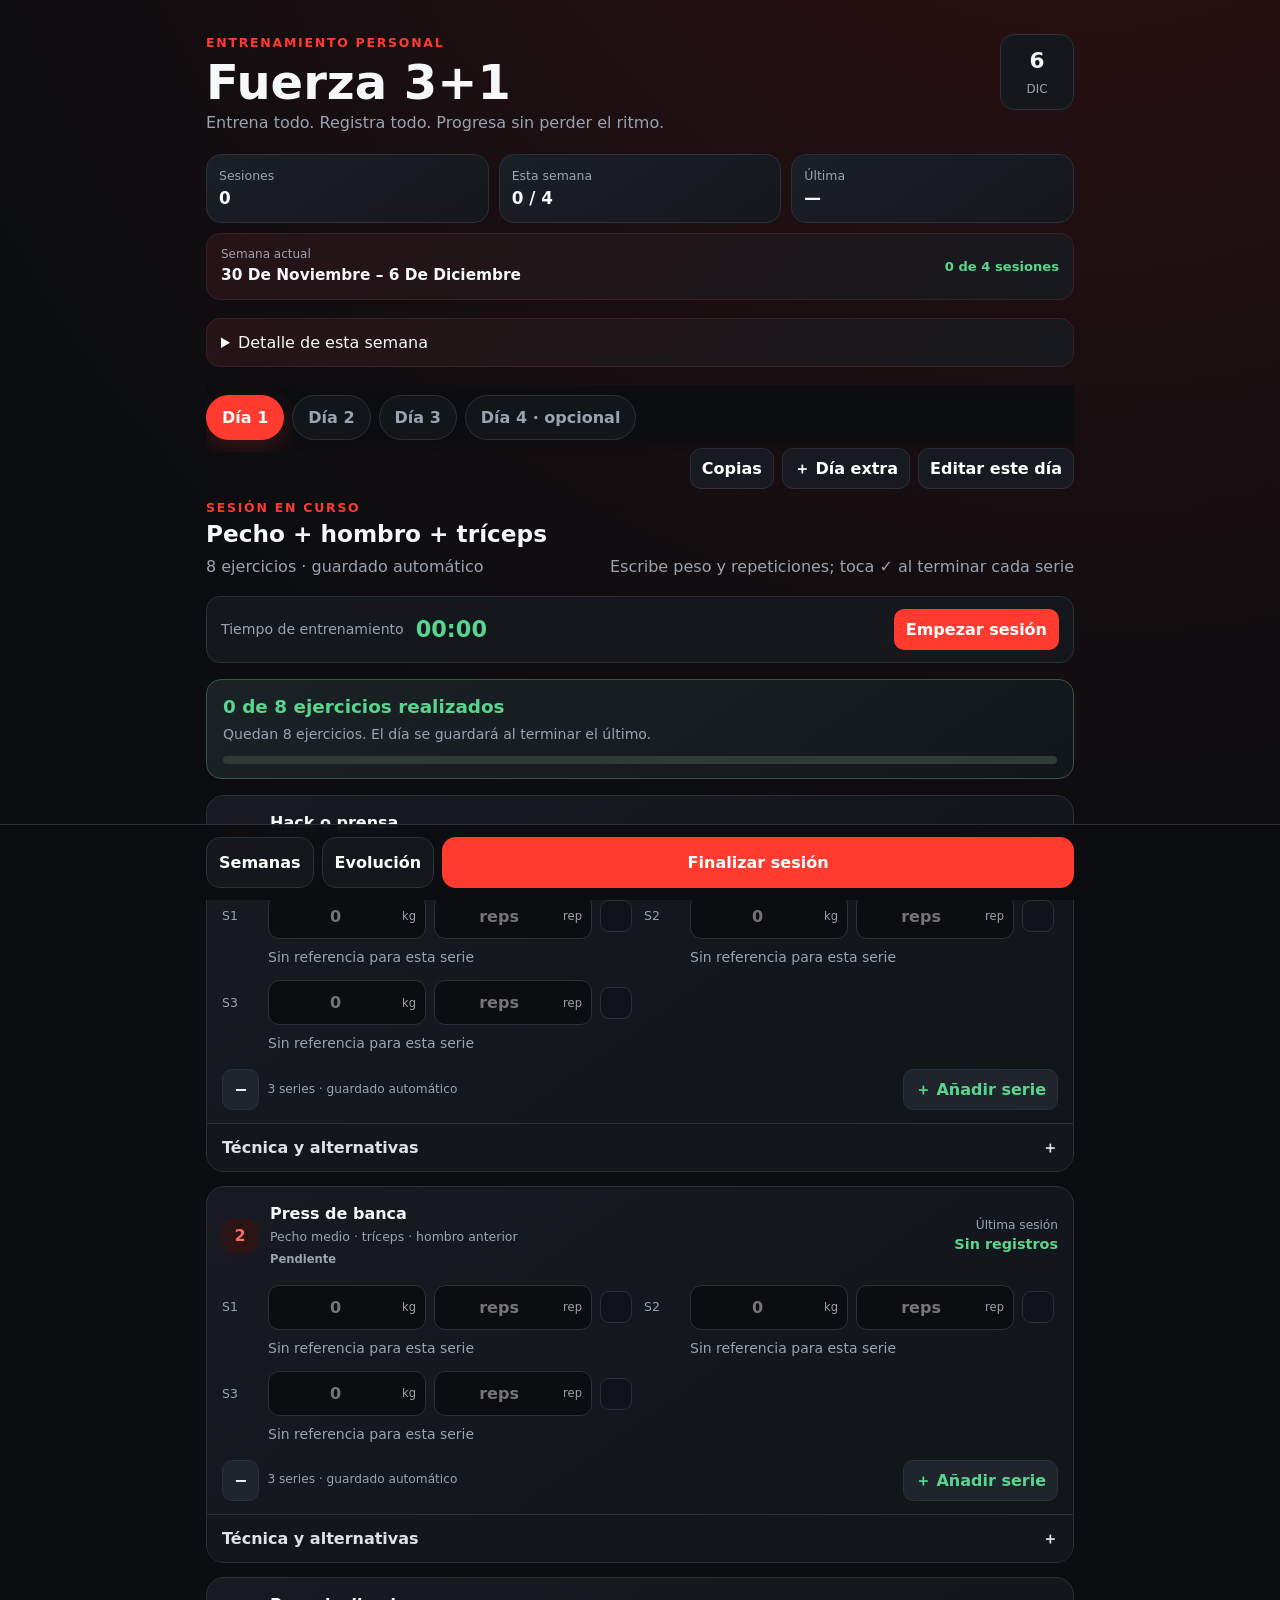
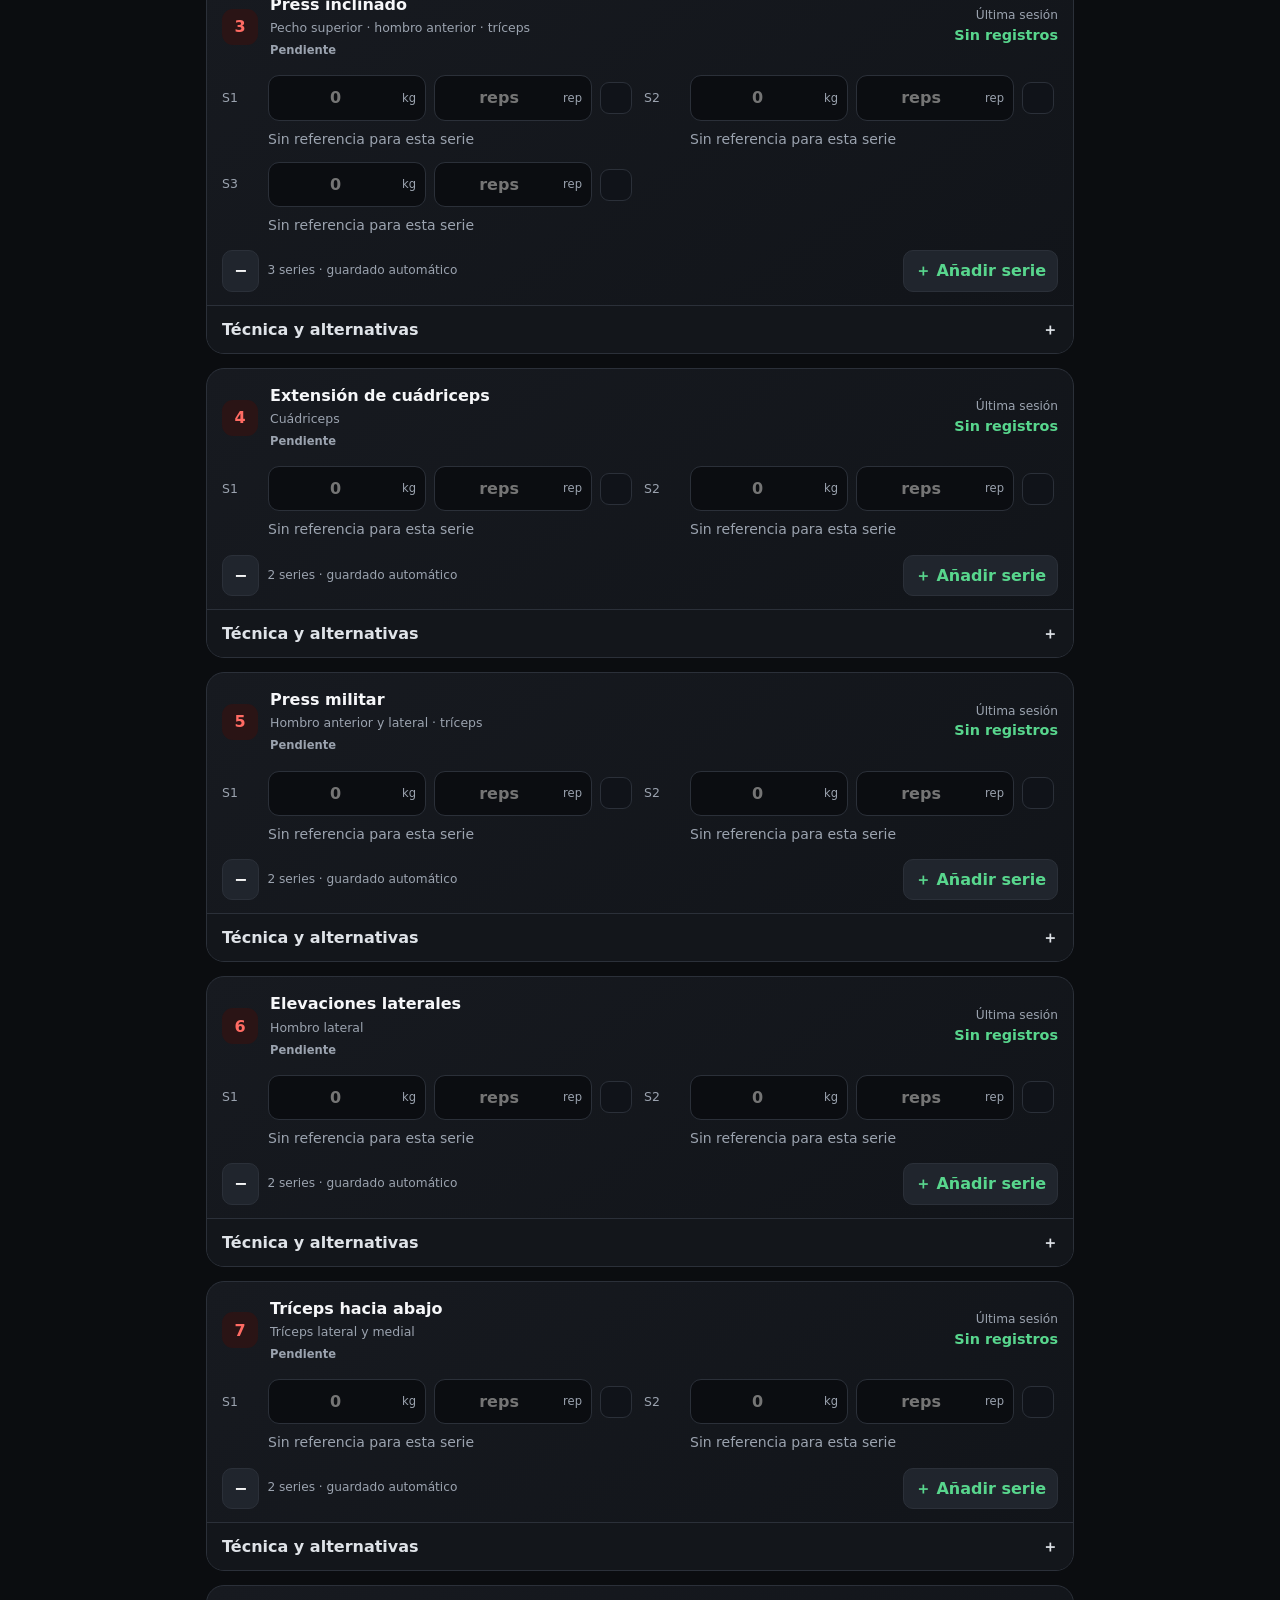
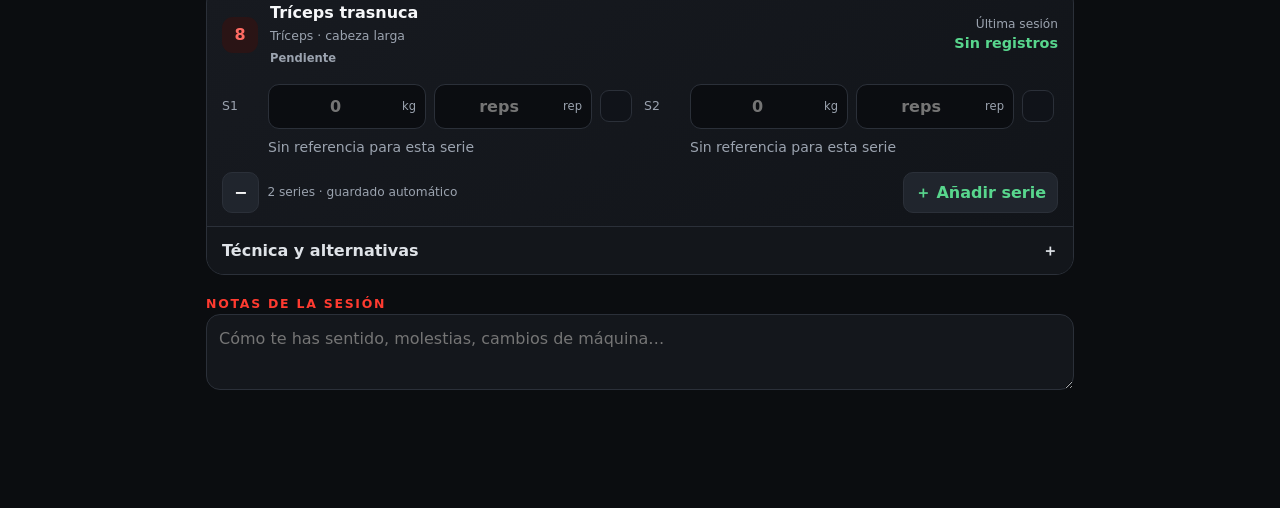
==== commit 19f549e1: "Add per-series references and session-only exercise substitutions" ====
--- a/index.html
+++ b/index.html
@@ -21,7 +21,7 @@
     .summary{display:grid;grid-template-columns:repeat(3,1fr);gap:10px;margin-bottom:10px}.metric{background:linear-gradient(145deg,var(--panel2),var(--panel));border:1px solid var(--line);border-radius:15px;padding:12px}.metric span{display:block;color:var(--muted);font-size:.78rem}.metric strong{font-size:1.05rem}
     .current-week{display:flex;align-items:center;justify-content:space-between;gap:12px;margin:0 0 18px;padding:12px 14px;border:1px solid #3a2022;border-radius:14px;background:linear-gradient(135deg,#261315,#17191e)}.current-week span{display:block;color:var(--muted);font-size:.75rem}.current-week strong{font-size:.96rem;text-transform:capitalize}.current-week b{color:var(--green);font-size:.82rem;white-space:nowrap}
     .tabs{display:flex;gap:8px;overflow:auto;padding:2px 0 12px;position:sticky;top:0;z-index:10;background:linear-gradient(var(--bg) 75%,transparent)}.tab{border:1px solid var(--line);background:#12151a;color:var(--muted);border-radius:999px;padding:10px 15px;white-space:nowrap;font-weight:800}.tab.active{background:var(--red);border-color:var(--red);color:#fff;box-shadow:0 8px 24px #ff3b3035}.tab.completed{border-color:#2e7650;color:var(--green)}.tab.completed.active{background:#19432f;color:#fff;box-shadow:0 8px 24px #58d68d25}
-    .dayhead{margin:10px 0 14px}.dayhead h2{font-size:1.45rem;margin:0}.dayhead p{margin:4px 0;color:var(--muted)}.session-clock{display:flex;align-items:center;gap:12px;flex-wrap:wrap;margin:0 0 16px;padding:12px 14px;border:1px solid var(--line);border-radius:14px;background:var(--panel)}.session-clock strong{font-variant-numeric:tabular-nums;font-size:1.4rem;color:var(--green)}.session-clock span{color:var(--muted);font-size:.88rem}.session-clock button{margin-left:auto;border:0;border-radius:10px;background:var(--red);color:white;padding:9px 12px;font-weight:800}
+    .dayhead{margin:10px 0 14px}.dayhead h2{font-size:1.45rem;margin:0}.dayhead p{margin:4px 0;color:var(--muted)}.session-clock{display:flex;align-items:center;gap:12px;flex-wrap:wrap;margin:0 0 16px;padding:12px 14px;border:1px solid var(--line);border-radius:14px;background:var(--panel)}.session-clock strong{font-variant-numeric:tabular-nums;font-size:1.4rem;color:var(--green)}.session-clock span{color:var(--muted);font-size:.88rem}.session-clock button{margin-left:auto;border:0;border-radius:10px;background:var(--red);color:white;padding:9px 12px;font-weight:800}.session-clock #discardClock{margin-left:0;background:#252a32;border:1px solid var(--line)}
     .day-progress,.day-summary{background:linear-gradient(145deg,#1b2226,#12171b);border:1px solid #365645;border-radius:15px;padding:14px 16px;margin:10px 0 16px}.day-progress strong{color:var(--green);font-size:1.15rem}.day-progress p,.day-summary p{margin:3px 0 0;color:var(--muted);font-size:.88rem}.progress-track{height:8px;border-radius:8px;background:#303b36;margin-top:12px;overflow:hidden}.progress-track i{display:block;height:100%;background:var(--green);border-radius:8px;transition:width .2s}.day-summary h3{margin:0 0 12px;font-size:1.1rem}.day-summary-grid{display:grid;grid-template-columns:repeat(2,1fr);gap:8px}.day-summary-grid div{background:#10191a;border-radius:10px;padding:9px}.day-summary-grid span{display:block;color:var(--muted);font-size:.78rem}.day-summary-grid b{font-size:1rem}
     .exercise{background:linear-gradient(145deg,#171a20,#111419);border:1px solid var(--line);border-radius:var(--radius);margin:12px 0;overflow:hidden}.exercise.completed{border-color:#2f7852;box-shadow:inset 3px 0 0 var(--green)}.ex-top{display:flex;align-items:center;gap:12px;padding:15px}.num{width:36px;height:36px;display:grid;place-items:center;border-radius:11px;background:#2a1415;color:#ff6b63;font-weight:900}.exercise.completed .num{background:#173e2c;color:var(--green)}.ex-name{flex:1}.ex-name h3{font-size:1rem;margin:0}.ex-name p{color:var(--muted);font-size:.78rem;margin:3px 0 0}.ex-status{display:inline-block;margin-top:5px;color:var(--muted);font-size:.72rem;font-weight:800}.exercise.completed .ex-status{color:var(--green)}.last{font-size:.76rem;text-align:right;color:var(--muted)}.last b{display:block;color:var(--green);font-size:.9rem}
     .sets{display:grid;gap:8px;padding:0 15px 10px}.setrow{display:grid;grid-template-columns:38px 1fr 1fr 36px;gap:8px;align-items:center}.setno{color:var(--muted);font-size:.78rem}.field{display:flex;align-items:center;background:#0b0d11;border:1px solid var(--line);border-radius:11px;overflow:hidden}.field input{width:100%;min-width:0;background:transparent;border:0;color:white;padding:10px;text-align:center;outline:none;font-weight:750}.field span{padding-right:9px;color:var(--muted);font-size:.72rem}.done{width:32px;height:32px;border-radius:9px;border:1px solid var(--line);background:#101319;color:transparent}.done.checked{background:var(--green);border-color:var(--green);color:#07110b}.series-controls{display:flex;align-items:center;gap:8px;padding:0 15px 13px}.series-controls span{flex:1;color:var(--muted);font-size:.76rem}.series-controls button{border:1px solid var(--line);background:#20252d;color:#fff;border-radius:10px;padding:8px 11px;font-weight:800}.series-controls .add-set{color:var(--green)}.tech-toggle{width:100%;border:0;border-top:1px solid var(--line);background:#13161b;color:#dfe3e8;padding:12px 15px;text-align:left;font-weight:750;display:flex;justify-content:space-between}.tech{display:none;padding:14px 16px 17px;background:#0e1115;border-top:1px solid var(--line)}.tech.open{display:block}.tech h4{font-size:.8rem;color:var(--red);text-transform:uppercase;letter-spacing:.08em;margin:10px 0 4px}.tech p{margin:0;color:#d3d7dd;font-size:.9rem}.tech ul{margin:5px 0 0;padding-left:20px;color:#d3d7dd;font-size:.9rem}
@@ -35,6 +35,8 @@
     .global-title{display:flex;justify-content:space-between;align-items:end;margin:4px 0 10px}.global-title h3{margin:0}.global-title span{color:var(--muted);font-size:.78rem}.global-grid{display:grid;grid-template-columns:1fr 1fr;gap:8px;margin-bottom:15px}.global-card{background:linear-gradient(145deg,#1c2128,#15191f);border:1px solid var(--line);border-radius:14px;padding:11px}.global-card span{display:block;color:var(--muted);font-size:.72rem}.global-card strong{font-size:1.12rem}.section-sep{border:0;border-top:1px solid var(--line);margin:19px 0}.exercise-table{margin-top:10px}.exercise-stat{display:grid;grid-template-columns:1fr auto;gap:5px 10px;padding:10px 0;border-bottom:1px solid var(--line)}.exercise-stat b{font-size:.88rem}.exercise-stat strong{color:var(--green)}.exercise-stat small{color:var(--muted);grid-column:1/-1}.negative{color:#ff7b73!important}
     .edit-session-btn,.hist-edit{border:1px solid #48775b;background:#193326;color:var(--green);border-radius:10px;padding:9px 12px;font-weight:800;margin-top:12px}.hist-edit{margin-top:8px}.session-editor{padding:15px}.session-editor p{color:var(--muted);margin:0 0 12px}.session-edit-card{border:1px solid var(--line);border-radius:13px;background:#171b21;margin:10px 0;padding:12px}.session-edit-head{display:flex;justify-content:space-between;gap:12px;align-items:center}.session-edit-head h3{margin:0;font-size:1rem}.session-edit-head button,.session-edit-actions button{border:1px solid var(--line);background:#252a32;color:#fff;border-radius:9px;padding:8px 10px}.session-edit-row{display:grid;grid-template-columns:28px 1fr 1fr 34px;gap:7px;align-items:center;margin:9px 0}.session-edit-row input,.session-editor textarea,.session-editor select{min-width:0;width:100%;background:#0c0f13;color:white;border:1px solid var(--line);border-radius:9px;padding:9px}.session-edit-actions{display:flex;gap:8px;align-items:center;margin-top:10px}.session-edit-actions select{flex:1}.session-editor label{display:block;font-size:.85rem;margin:14px 0 5px}.session-editor textarea{min-height:70px}.session-editor .primary{width:100%;margin-top:16px}
     @media(min-width:700px){.app{padding-top:28px}.exercise{margin:14px 0}.sets{grid-template-columns:1fr 1fr}.setrow{grid-template-columns:38px 1fr 1fr 36px}.tabs{top:0;padding-top:10px}.dayhead{display:flex;justify-content:space-between;align-items:end}}
+      .savebar{flex-wrap:wrap}.pinned-clock{display:flex;align-items:center;gap:12px;flex:0 0 100%;padding:0 0 9px;border-bottom:1px solid var(--line)}.pinned-clock[hidden]{display:none}.pinned-clock span{color:var(--muted);font-size:.88rem}.pinned-clock strong{color:var(--green);font-size:1.35rem;font-variant-numeric:tabular-nums;white-space:nowrap}.pinned-clock button{margin-left:auto;border:1px solid var(--line);border-radius:10px;background:var(--panel2);color:white;padding:8px 14px;min-height:44px;font-weight:800}body.clock-visible .app{padding-bottom:calc(185px + env(safe-area-inset-bottom))}body.clock-visible .toast{bottom:calc(155px + env(safe-area-inset-bottom))}
+      .series-reference{grid-column:2/-1;display:flex;align-items:center;justify-content:space-between;gap:8px;color:var(--muted);font-size:.875rem;padding:0 0 5px}.series-reference b{color:#dfe3e8;font-weight:650}.series-reference button,.today-swap button{border:1px solid var(--line);background:var(--panel2);color:var(--green);border-radius:9px;padding:7px 10px;min-height:40px}.series-reference button:disabled{opacity:.4;cursor:default}.today-swap{margin:0 15px 12px;display:flex;align-items:center;gap:10px;flex-wrap:wrap;color:var(--green);font-size:.875rem}.today-swap span{flex:1}.alt-session-reference{font-size:.9rem;color:var(--green);line-height:1.6}#altUseBtn{width:100%;margin-top:10px}#altUseBtn[hidden]{display:none}
   </style>
 </head>
 <body>
@@ -60,14 +62,14 @@
   <label for="notes" class="eyebrow" style="display:block;margin-top:20px">Notas de la sesión</label>
   <textarea id="notes" class="notes" placeholder="Cómo te has sentido, molestias, cambios de máquina…"></textarea>
 </main>
-<div class="savebar"><button class="secondary" id="historyBtn">Semanas</button><button class="secondary" id="progressBtn">Evolución</button><button class="primary" id="saveBtn">Guardar</button></div>
+<div class="savebar"><div class="pinned-clock" id="pinnedClock" hidden><span id="pinnedClockStatus">En curso</span><strong id="pinnedClockTime" aria-label="Tiempo de entrenamiento">00:00</strong><button id="pinnedClockToggle" type="button">Pausar</button></div><button class="secondary" id="historyBtn">Semanas</button><button class="secondary" id="progressBtn">Evolución</button><button class="primary" id="saveBtn">Guardar</button></div>
 <div class="toast" id="toast">Entrenamiento guardado</div>
 <dialog id="historyDialog"><div class="modalhead"><h2>Historial de entrenamientos</h2><button class="close" id="closeHistory" aria-label="Cerrar">×</button></div><div class="history" id="history"></div></dialog>
 <dialog id="sessionDialog"><div class="modalhead"><h2>Corregir entrenamiento</h2><button class="close" id="closeSession" aria-label="Cerrar sin guardar">×</button></div><div class="session-editor" id="sessionEditor"></div></dialog>
 <dialog id="progressDialog"><div class="modalhead"><h2>Tu evolución</h2><button class="close" id="closeProgress" aria-label="Cerrar">×</button></div><div class="progress"><div id="globalProgress"></div><hr class="section-sep"><label class="eyebrow" for="exerciseSelect">Detalle por ejercicio</label><select id="exerciseSelect"></select><div id="progressContent"></div></div></dialog>
 <dialog id="routineDialog"><div class="modalhead"><h2>Editar rutina</h2><button class="close" id="closeRoutine" aria-label="Cerrar">×</button></div><div class="editor"><div class="day-manager"><input id="dayTitle" maxlength="50" aria-label="Nombre del día" placeholder="Nombre del día"><button id="renameDayBtn">Guardar nombre</button><button id="addDayBtn">＋ Día extra esta semana</button><button id="deleteDayBtn" class="delete-day">Eliminar este día</button></div><div id="routineList"></div><div class="eyebrow" style="margin-top:18px">Añadir ejercicio</div><label for="muscleSelect">1. ¿Qué músculo quieres trabajar?</label><select id="muscleSelect"><option value="">Elige un grupo muscular…</option></select><label for="catalogSelect">2. Elige un ejercicio</label><select id="catalogSelect" disabled><option value="">Primero elige el músculo</option></select><div class="editor-grid"><div><label for="customName">O crea uno nuevo</label><input id="customName" maxlength="50" placeholder="Nombre personalizado"></div><div><label for="customSets">Series</label><input id="customSets" type="number" min="1" max="8" value="3"></div></div><label for="customMuscles">Músculos trabajados</label><input id="customMuscles" maxlength="90" placeholder="Pecho · tríceps…"><button class="addbtn" id="addExerciseBtn" style="width:100%;margin-top:12px">Añadir a este día</button></div></dialog>
 <dialog id="backupDialog"><div class="modalhead"><h2>Copias de seguridad</h2><button class="close" id="closeBackup" aria-label="Cerrar">×</button></div><div class="editor"><div class="backup-info"><strong>Copia automática diaria</strong><span>Se conservan las últimas 14 copias en este dispositivo.</span></div><div class="backup-actions"><button id="exportBtn">Descargar copia</button><label class="filebtn">Importar copia<input type="file" id="importFile" accept="application/json,.json"></label></div><div class="eyebrow">Copias recuperables</div><div id="snapshotsList"></div></div></dialog>
-<div class="alt-preview" id="altPreview" role="dialog" aria-modal="true" aria-labelledby="altTitle"><div class="alt-sheet"><div class="alt-sheet-head"><div><div class="eyebrow">Alternativa rápida</div><h3 id="altTitle"></h3></div><button class="close-alt" id="closeAlt" aria-label="Cerrar">×</button></div><p class="muscle-note" id="altContext"></p><div id="altImages"></div><div class="alt-cue" id="altCue"></div></div></div>
+<div class="alt-preview" id="altPreview" role="dialog" aria-modal="true" aria-labelledby="altTitle"><div class="alt-sheet"><div class="alt-sheet-head"><div><div class="eyebrow">Alternativa rápida</div><h3 id="altTitle"></h3></div><button class="close-alt" id="closeAlt" aria-label="Cerrar">×</button></div><p class="muscle-note" id="altContext"></p><div id="altImages"></div><div class="alt-cue" id="altCue"></div><p class="alt-session-reference" id="altLastSession"></p><button class="primary" id="altUseBtn" type="button" hidden>Usar hoy en su lugar</button></div></div>
 <script>
 const BASE_DAYS=[
  {id:"d1",title:"Pecho + hombro + tríceps",short:"Día 1",desc:"Cuádriceps incluidos · 8 ejercicios",ex:[
@@ -143,12 +145,12 @@
  gluteo_polea:["Coloca una tobillera en la polea baja y sujétate a un apoyo estable; mantén el tronco firme.","Lleva la pierna hacia atrás desde la cadera sin arquear la espalda; vuelve lentamente y cambia de pierna.","Expulsa al llevar la pierna atrás e inspira al volver.","No balancees el tronco ni gires la pelvis para mover más peso."]
 };
 const IMAGE_SLUG={hack:"Leg_Press",banca:"Barbell_Bench_Press_-_Medium_Grip",inclinado:"Barbell_Incline_Bench_Press_-_Medium_Grip",extension:"Leg_Extensions",militar:"Barbell_Shoulder_Press",laterales:"Side_Lateral_Raise",triceps_abajo:"Triceps_Pushdown_-_Rope_Attachment",triceps_nuca:"Standing_Dumbbell_Triceps_Extension",femoral:"Lying_Leg_Curls",jalon:"Wide-Grip_Lat_Pulldown",remo:"Seated_Cable_Rows",gemelos:"Standing_Calf_Raises",remo_uni:"One-Arm_Dumbbell_Row",face:"Face_Pull",curl:"Barbell_Curl",martillo:"Hammer_Curls",pec:"Butterfly",jalon_remo:"Wide-Grip_Lat_Pulldown",cruce:"Cable_Crossover",superserie:"Dumbbell_Bicep_Curl",abdomen:"Crunches",abductores:"Thigh_Abductor"};
-Object.assign(IMAGE_SLUG,{prensa:"Leg_Press",femoral_sentado:"Seated_Leg_Curl",rumano:"Romanian_Deadlift",sentadilla:"Goblet_Squat"});
+Object.assign(IMAGE_SLUG,{prensa:"Leg_Press",femoral_sentado:"Seated_Leg_Curl",rumano:"Romanian_Deadlift",sentadilla:"Goblet_Squat",zancadas:"Dumbbell_Lunges",hip_thrust:"Barbell_Hip_Thrust",aductores:"Thigh_Adductor",gluteo_polea:"One-Legged_Cable_Kickback"});
 const ALTS={
  hack:[["Sentadilla goblet","Hack squat","Sentadilla en multipower"],"Mantén un ejercicio dominante de rodilla para cuádriceps y glúteos."],
  banca:[["Press de pecho en máquina","Press con mancuernas","Flexiones"],"Busca un empuje horizontal; ajusta la carga al cambiar de ejercicio."],
  inclinado:[["Press inclinado con mancuernas","Press inclinado en multipower","Press convergente inclinado"],"Conserva una inclinación moderada para priorizar el pecho superior."],
- extension:[["Prensa con pies bajos","Sentadilla española","Sissy squat asistida"],"Estas opciones cargan el cuádriceps, aunque no aíslan tanto como la extensión."],
+ extension:[["Prensa con pies bajos","Sentadilla goblet","Sissy squat asistida"],"Estas opciones cargan el cuádriceps, aunque no aíslan tanto como la extensión."],
  militar:[["Press de hombro en máquina","Press con mancuernas sentado","Landmine press"],"Sustituye por otro empuje vertical sin arquear la zona lumbar."],
  laterales:[["Elevación lateral en polea","Máquina de deltoide lateral","Elevaciones con mancuernas"],"Todas priorizan el deltoide lateral; usa una carga que permita control."],
  triceps_abajo:[["Fondos asistidos","Press cerrado en máquina","Extensión con mancuerna"],"Mantén un movimiento de extensión de codo; los fondos también implican pecho."],
@@ -166,13 +168,13 @@
  cruce:[["Pec deck","Press declinado","Fondos asistidos inclinándote"],"Pec deck trabaja todo el pectoral; press declinado y fondos enfatizan más la zona inferior."],
  superserie:[["Curl mancuernas + press francés","Curl polea + fondos asistidos","Curl martillo + tríceps mancuerna"],"Combina un ejercicio de bíceps y otro de tríceps sin perder la técnica."],
  abdomen:[["Crunch en máquina","Crunch en polea","Elevación de rodillas"],"Elige la opción en la que puedas acercar costillas y pelvis sin tirar del cuello."],
- abductores:[["Abducción en polea","Pasos laterales con banda","Aducción en polea baja"],"Si haces apertura, elige las dos primeras; si haces cierre para aductores, elige la polea de aducción." ]
+ abductores:[["Elevación lateral de pierna","Pasos laterales con banda","Aducción en polea baja"],"Si haces apertura, elige las dos primeras; si haces cierre para aductores, elige la polea de aducción." ]
  ,prensa:[["Hack squat","Sentadilla goblet","Sentadilla en multipower"],"Trabajan principalmente cuádriceps y glúteos; empieza con menos carga al cambiar de máquina."],
  femoral_sentado:[["Curl femoral tumbado","Curl femoral unilateral","Curl femoral de pie"],"Elige otra flexión de rodilla para trabajar directamente los isquiotibiales."],
  rumano:[["Peso muerto rumano con mancuernas","Buenos días con banda","Extensión lumbar con énfasis en glúteos"],"Mantén una bisagra de cadera; el curl femoral no reproduce exactamente este patrón."],
  sentadilla:[["Prensa de piernas","Hack squat","Sentadilla goblet"],"Elige un movimiento dominante de rodilla y controla la profundidad."],
  zancadas:[["Zancada atrás","Step-up a cajón bajo","Split squat estático"],"Son alternativas unilaterales de piernas; sujétate para equilibrarte si hace falta."],
- hip_thrust:[["Puente de glúteos en suelo","Hip thrust en máquina","Pull-through en polea"],"Todas priorizan extensión de cadera y glúteos; evita arquear la zona lumbar."],
+ hip_thrust:[["Puente de glúteos a una pierna","Patada de glúteo en máquina","Pull-through en polea"],"Todas priorizan extensión de cadera y glúteos; evita arquear la zona lumbar."],
  aductores:[["Aducción en polea baja","Aducción con banda","Máquina de aductores"],"Estas trabajan la cara interna del muslo; abrir las piernas en máquina trabaja otra zona."],
  gluteo_polea:[["Patada de glúteo en máquina","Puente de glúteos en suelo","Pull-through en polea"],"El puente y el pull-through implican ambas piernas y más extensión de cadera."]
 };
@@ -199,11 +201,13 @@
  "Crunch en máquina":"Crunches","Crunch en polea":"Rope_Crunch","Elevación de rodillas":"Knee_Hip_Raise_On_Parallel_Bars",
  "Abducción en polea":"Thigh_Abductor","Pasos laterales con banda":"Monster_Walk","Elevación lateral de pierna":"Side_Leg_Raises"
 };
-Object.assign(ALT_SLUG,{"Curl femoral tumbado":"Lying_Leg_Curls","Prensa de piernas":"Leg_Press","Peso muerto rumano con mancuernas":"Romanian_Deadlift","Aducción en polea baja":"Thigh_Adductor"});
+Object.assign(ALT_SLUG,{"Curl femoral tumbado":"Lying_Leg_Curls","Curl femoral unilateral":"Standing_Leg_Curl","Prensa de piernas":"Leg_Press","Peso muerto rumano con mancuernas":"Romanian_Deadlift","Aducción en polea baja":"Cable_Hip_Adduction","Zancada atrás":"Dumbbell_Rear_Lunge","Step-up a cajón bajo":"Dumbbell_Step_Ups","Split squat estático":"Split_Squats","Puente de glúteos en suelo":"Barbell_Glute_Bridge","Puente de glúteos a una pierna":"Single_Leg_Glute_Bridge","Pull-through en polea":"Pull_Through","Patada de glúteo en máquina":"Glute_Kickback","Aducción con banda":"Band_Hip_Adductions","Máquina de aductores":"Thigh_Adductor","Curl femoral de pie":"Standing_Leg_Curl","Buenos días con banda":"Band_Good_Morning","Extensión lumbar con énfasis en glúteos":"Hyperextensions_Back_Extensions","Sentadilla goblet":"Goblet_Squat","Hack squat":"Hack_Squat","Sentadilla en multipower":"Smith_Machine_Squat","Prensa con pies bajos":"Narrow_Stance_Leg_Press","Sentadilla española":"Weighted_Sissy_Squat","Sissy squat asistida":"Weighted_Sissy_Squat","Gemelos sentado":"Seated_Calf_Raise","Gemelos en prensa":"Calf_Press_On_The_Leg_Press_Machine","Elevación unilateral en escalón":"Standing_Calf_Raises","Pasos laterales con banda":"Monster_Walk"});
+const LOCAL_IMAGE_SLUGS=new Set(["Leg_Press","Leg_Extensions","Lying_Leg_Curls","Standing_Calf_Raises","Thigh_Abductor","Seated_Leg_Curl","Romanian_Deadlift","Goblet_Squat","Dumbbell_Lunges","Barbell_Hip_Thrust","Thigh_Adductor","One-Legged_Cable_Kickback","Hack_Squat","Smith_Machine_Squat","Narrow_Stance_Leg_Press","Weighted_Sissy_Squat","Seated_Calf_Raise","Calf_Press_On_The_Leg_Press_Machine","Monster_Walk","Cable_Hip_Adduction","Ball_Leg_Curl","Standing_Leg_Curl","Band_Good_Morning","Hyperextensions_Back_Extensions","Barbell_Glute_Bridge","Dumbbell_Step_Ups","Split_Squats","Band_Hip_Adductions","Glute_Kickback","Pull_Through","Dumbbell_Rear_Lunge","Single_Leg_Glute_Bridge","Side_Leg_Raises"]);
 function altInstruction(name){const n=name.toLowerCase();if(/femoral|leg curl/.test(n))return"Ajusta el rodillo cerca de los tobillos y flexiona las rodillas sin mover la cadera. Vuelve lentamente: es un trabajo directo de isquiotibiales.";if(/rumano|buenos días|pull-through|extensión lumbar/.test(n))return"Lleva la cadera hacia atrás con la espalda neutra y vuelve extendiendo la cadera. Detén la bajada cuando no puedas mantener el tronco estable.";if(/hip thrust|puente de glúteos|patada de glúteo/.test(n))return"Empuja desde la cadera y aprieta el glúteo arriba sin arquear la espalda. Baja con control y mantén la pelvis estable.";if(/aduc/.test(n))return"Lleva la pierna hacia dentro o cierra los muslos contra la resistencia, sin girar la pelvis. Vuelve despacio y evita abrir hasta sentir dolor en la ingle.";if(/abduc|pasos laterales|elevación lateral de pierna/.test(n))return"Abre la pierna o da pasos laterales manteniendo la pelvis estable; controla la vuelta y evita inclinar el tronco para tomar impulso.";if(/gemelos|escalón/.test(n))return"Apoya el antepié, baja el talón con control y sube lo más alto posible. Haz una pausa arriba sin rebotar.";if(/zancada|split squat|step-up/.test(n))return"Apoya todo el pie de la pierna que trabaja y flexiona la rodilla alineada con el pie. Sube con control sin impulsarte con el tronco.";if(/sentadilla|prensa|hack|sissy/.test(n))return"Apoya todo el pie, mantén las rodillas alineadas con los pies y baja solo hasta conservar la espalda estable. Empuja sin bloquear de golpe.";if(/press|flexion|fondos/.test(n))return"Fija hombros y tronco, baja de forma controlada y empuja sin bloquear bruscamente los codos.";if(/remo/.test(n))return"Mantén el pecho estable y lleva los codos hacia atrás sin encoger los hombros ni balancearte.";if(/jalón|dominada|pullover/.test(n))return"Baja los hombros y dirige los codos hacia las costillas o la cadera, controlando completamente la vuelta.";if(/curl/.test(n))return"Mantén los codos quietos, sube sin balancear el cuerpo y baja lentamente hasta extender el brazo.";if(/tríceps|extensión/.test(n))return"Mantén el brazo estable y mueve principalmente el antebrazo, sin abrir los codos ni usar impulso.";if(/lateral|pájaros|face/.test(n))return"Usa poco impulso, controla todo el recorrido y detén el movimiento si aparece dolor articular.";if(/crunch|rodillas/.test(n))return"Acerca costillas y pelvis sin tirar del cuello ni balancear las piernas.";return"Usa una carga que te permita moverla con control y detén el ejercicio si aparece dolor."}
 function resolveExerciseId(id,name){if(TECH[id])return id;const n=String(name||"").toLowerCase().normalize("NFD").replace(/[\u0300-\u036f]/g,"");if(/hip thrust|empuje de cadera|puente de gluteo/.test(n))return"hip_thrust";if(/peso muerto rumano|rumano|bisagra de cadera/.test(n))return"rumano";if(/femoral sentado|curl sentado/.test(n))return"femoral_sentado";if(/femoral|curl de piernas|curl tumbado/.test(n))return"femoral";if(/aductor|aduccion/.test(n)&&!/abductor/.test(n))return"aductores";if(/abductor|abduccion/.test(n))return"abductores";if(/patada.*glute|glute.*polea/.test(n))return"gluteo_polea";if(/hack/.test(n))return"hack";if(/prensa de piernas|leg press|prensa horizontal|prensa inclinada|^prensa$/.test(n))return"prensa";if(/extension.*cuadr|cuadr.*extension/.test(n))return"extension";if(/sentadilla/.test(n))return"sentadilla";if(/zancada|split squat|step.up/.test(n))return"zancadas";if(/gemelo|elevacion de talon|pantorrilla/.test(n))return"gemelos";return null}
 const GENERIC_TECH=["Comprueba la colocación y el ajuste de la máquina con un profesional del gimnasio.","Haz el movimiento sin dolor y con una carga que puedas controlar durante todo el recorrido.","Expulsa el aire en la fase de esfuerzo e inspira al volver.","No copies la técnica de otro ejercicio solo porque trabaje el mismo músculo."];
-function imageUrl(id,n){const slug=IMAGE_SLUG[id];return slug?`https://raw.githubusercontent.com/yuhonas/free-exercise-db/main/exercises/${slug}/${n}.jpg`:""}
+function imageFromSlug(slug,n){return LOCAL_IMAGE_SLUGS.has(slug)?`/exercises/${slug}-${n}.jpg`:`https://raw.githubusercontent.com/yuhonas/free-exercise-db/main/exercises/${slug}/${n}.jpg`}
+function imageUrl(id,n){const slug=IMAGE_SLUG[id];return slug?imageFromSlug(slug,n):""}
 let active=localStorage.getItem("fitActive")||"d1";
 let history=JSON.parse(localStorage.getItem("fitHistory")||"[]");
 function currentWeekKey(){const d=weekStart(new Date());return [d.getFullYear(),String(d.getMonth()+1).padStart(2,"0"),String(d.getDate()).padStart(2,"0")].join("-")}
@@ -215,35 +219,49 @@
 let drafts=(()=>{try{return JSON.parse(localStorage.getItem("fitDrafts")||"{}")||{}}catch{return{}}})();
 let timers=(()=>{try{return JSON.parse(localStorage.getItem("fitTimers")||"{}")||{}}catch{return{}}})();
 function timerKey(dayId=active){return `${currentWeekKey()}|${dayId}`}
-function timerStart(dayId=active){const key=timerKey(dayId);if(weekRecord(dayId)||timers[key])return;timers[key]=Date.now();localStorage.setItem("fitTimers",JSON.stringify(timers));renderClock()}
+function timerState(dayId=active){const value=timers[timerKey(dayId)];if(typeof value==="number")return{startedAt:value,elapsedMs:0,running:true};if(value&&typeof value==="object")return{startedAt:Number(value.startedAt)||0,elapsedMs:Math.max(0,Number(value.elapsedMs)||0),running:!!value.running};return null}
+function timerElapsed(state,now=Date.now()){return state.elapsedMs+(state.running?Math.max(0,now-state.startedAt):0)}
+function persistTimer(state,dayId=active){timers[timerKey(dayId)]=state;localStorage.setItem("fitTimers",JSON.stringify(timers));renderClock()}
+function timerStart(dayId=active){if(weekRecord(dayId))return;const state=timerState(dayId);if(state?.running)return;persistTimer({startedAt:Date.now(),elapsedMs:state?.elapsedMs||0,running:true},dayId)}
+function timerPause(){const state=timerState();if(!state?.running)return;persistTimer({startedAt:0,elapsedMs:timerElapsed(state),running:false})}
+function timerDiscard(){if(!confirm("¿Descartar este cronómetro? Los pesos y notas que hayas escrito se conservarán."))return;delete timers[timerKey()];localStorage.setItem("fitTimers",JSON.stringify(timers));renderClock();toast("Cronómetro descartado; tus datos siguen guardados")}
 function formatDuration(ms){const seconds=Math.max(0,Math.floor(ms/1000)),hours=Math.floor(seconds/3600),minutes=Math.floor(seconds%3600/60);return hours?`${hours}:${String(minutes).padStart(2,"0")}:${String(seconds%60).padStart(2,"0")}`:`${String(minutes).padStart(2,"0")}:${String(seconds%60).padStart(2,"0")}`}
-function renderClock(){const box=$("#sessionClock");if(!box)return;const record=weekRecord(),started=timers[timerKey()];box.innerHTML=record?`<span>Tiempo de entrenamiento</span><strong>${Number.isFinite(record.durationMs)?formatDuration(record.durationMs):"Sin registrar"}</strong>`:started?`<span>Entrenamiento en curso</span><strong>${formatDuration(Date.now()-started)}</strong><button id="resetClock" aria-label="Reiniciar cronómetro">Reiniciar</button>`:`<span>Tiempo de entrenamiento</span><strong>00:00</strong><button id="startClock">Empezar sesión</button>`;if($("#startClock"))$("#startClock").onclick=()=>timerStart();if($("#resetClock"))$("#resetClock").onclick=()=>{if(!confirm("¿Reiniciar el cronómetro de esta sesión desde cero?"))return;timers[timerKey()]=Date.now();localStorage.setItem("fitTimers",JSON.stringify(timers));renderClock()}}
+function renderPinnedClock(record,state){const box=$("#pinnedClock");if(!box)return;const visible=!!state&&!record;box.hidden=!visible;document.body.classList.toggle("clock-visible",visible);if(!visible)return;$("#pinnedClockStatus").textContent=state.running?"En curso":"Pausado";$("#pinnedClockTime").textContent=formatDuration(timerElapsed(state));const button=$("#pinnedClockToggle");button.textContent=state.running?"Pausar":"Reanudar";button.onclick=()=>state.running?timerPause():timerStart()}
+function renderClock(){const record=weekRecord(),state=timerState();renderPinnedClock(record,state);const box=$("#sessionClock");if(!box)return;box.innerHTML=record?`<span>Tiempo de entrenamiento</span><strong>${Number.isFinite(record.durationMs)?formatDuration(record.durationMs):"Sin registrar"}</strong>`:state?`<span>${state.running?"Entrenamiento en curso":"Cronómetro pausado"}</span><strong>${formatDuration(timerElapsed(state))}</strong><button id="toggleClock">${state.running?"Pausar":"Reanudar"}</button><button id="discardClock">Descartar inicio</button>`:`<span>Tiempo de entrenamiento</span><strong>00:00</strong><button id="startClock">Empezar sesión</button>`;if($("#startClock"))$("#startClock").onclick=()=>timerStart();if($("#toggleClock"))$("#toggleClock").onclick=()=>state.running?timerPause():timerStart();if($("#discardClock"))$("#discardClock").onclick=timerDiscard}
 function draftKey(dayId=active){return `${localDay()}|${dayId}`}
 function weekRecord(dayId=active){const start=weekStart(new Date()),end=new Date(start);end.setDate(end.getDate()+7);return [...history].reverse().find(h=>{const date=new Date(h.date);return h.day===dayId&&date>=start&&date<end})||null}
-function sessionData(dayId=active){const saved=weekRecord(dayId);if(saved)return{locked:true,notes:saved.notes||"",exercises:(saved.exercises||[]).map(e=>({...e,sets:(e.sets||[]).map(s=>({...s,done:true}))}))};return drafts[draftKey(dayId)]||{locked:false,notes:"",exercises:[]}}
+function sessionData(dayId=active){const saved=weekRecord(dayId);if(saved)return{locked:true,notes:saved.notes||"",plan:saved.plan,planSlots:saved.planSlots,replacements:saved.replacements||{},exercises:(saved.exercises||[]).map(e=>({...e,sets:(e.sets||[]).map(s=>({...s,done:true}))}))};return drafts[draftKey(dayId)]||{locked:false,notes:"",exercises:[]}}
 function saveDraft(data){drafts[draftKey()]=data;localStorage.setItem("fitDrafts",JSON.stringify(drafts))}
 function backupData(){return{version:3,createdAt:new Date().toISOString(),history:JSON.parse(JSON.stringify(history)),routine:JSON.parse(JSON.stringify(DAYS)),drafts:JSON.parse(JSON.stringify(drafts)),timers:JSON.parse(JSON.stringify(timers)),active}}
 function snapshots(){try{return JSON.parse(localStorage.getItem("fitSnapshots")||"[]")}catch{return[]}}
 function createSnapshot(force=false,label="Automática"){let list=snapshots(),day=localDay();if(!force&&list.some(x=>x.day===day&&x.label==="Automática"))return;list.unshift({id:Date.now(),day,label,createdAt:new Date().toISOString(),data:backupData()});localStorage.setItem("fitSnapshots",JSON.stringify(list.slice(0,14)))}
 function esc(s){return String(s).replace(/[&<>"']/g,m=>({"&":"&amp;","<":"&lt;",">":"&gt;","\"":"&quot;","'":"&#039;"}[m]))}
-function latest(exId){for(let i=history.length-1;i>=0;i--){const x=history[i].exercises?.find(e=>e.id===exId);if(x){const best=x.sets.reduce((a,b)=>Number(b.kg)>Number(a.kg)?b:a,x.sets[0]||{});return best}}return null}
+function planSlot(day,data,i){return data.planSlots?.[i]||`${day.ex[i]?.[0]||"exercise"}|${day.ex.slice(0,i).filter(e=>e[0]===day.ex[i]?.[0]).length}`}
+function sessionPlan(day,data){return data.plan||day.ex.map((e,i)=>data.replacements?.[planSlot(day,data,i)]?.exercise||e)}
+function sessionEntry(data,item,slot){return data.exercises?.find(e=>e.slot===slot)||data.exercises?.find(e=>!e.slot&&e.id===item[0])}
+function previousExercise(exId,exclude=weekRecord()){const sessions=history.filter(h=>h!==exclude).slice().sort((a,b)=>new Date(b.date)-new Date(a.date));for(const h of sessions){const e=h.exercises?.find(x=>x.id===exId&&x.sets?.length);if(e)return{...e,date:h.date}}return null}
+function exerciseNameKey(name){return String(name).normalize("NFD").replace(/[\u0300-\u036f]/g,"").toLowerCase().replace(/[^a-z0-9]+/g," ").trim()}
+const ALT_IDS={"Pec deck":"pec","Cruce de poleas":"cruce","Curl femoral sentado":"femoral_sentado","Curl femoral tumbado":"femoral","Prensa de piernas":"prensa","Sentadilla goblet":"sentadilla","Peso muerto rumano":"rumano","Máquina de aductores":"aductores"};
+function alternativeDefinition(name,original){const key=exerciseNameKey(name),routine=DAYS.flatMap(d=>d.ex),known=catalog();let match=routine.find(e=>exerciseNameKey(e[1])===key);if(match)return[match[0],match[1],match[2],original[3]];const old=history.slice().sort((a,b)=>new Date(b.date)-new Date(a.date)).flatMap(h=>h.exercises||[]).find(e=>exerciseNameKey(e.name)===key);if(old)return[old.id,old.name,old.muscles||original[2],original[3]];match=known.find(e=>exerciseNameKey(e[1])===key);if(!match&&ALT_IDS[name])match=[...routine,...known].find(e=>e[0]===ALT_IDS[name]);return match?[match[0],match[1],match[2],original[3]]:[`alt_${key.replace(/ /g,"_")}`,name,original[2],original[3]]}
+function changeExerciseToday(slot,name){if(weekRecord())return;captureDraft();const day=DAYS.find(d=>d.id===active),data=sessionData(),plan=sessionPlan(day,data),i=plan.findIndex((e,n)=>planSlot(day,data,n)===slot);if(i<0)return;const current=plan[i],entry=sessionEntry(data,current,slot);if(entry?.sets?.some(s=>s.done)){toast("Sustituye antes de marcar series realizadas; así conservas lo que ya has hecho");return}const original=data.replacements?.[slot]?.original||day.ex[i],target=name?alternativeDefinition(name,original):original;if(target[0]===current[0]){toast("Ese ejercicio ya está seleccionado");return}createSnapshot(true,"Antes de sustituir ejercicio");data.replacementStash=data.replacementStash||{};data.replacementStash[slot]=data.replacementStash[slot]||{};if(entry)data.replacementStash[slot][current[0]]=JSON.parse(JSON.stringify(entry));data.replacements={...(data.replacements||{})};if(name)data.replacements[slot]={original:[...original],exercise:target};else delete data.replacements[slot];if(data.plan)data.plan[i]=target;data.exercises=(data.exercises||[]).filter(e=>e!==entry);const saved=data.replacementStash[slot][target[0]];if(saved)data.exercises.push({...saved,slot});saveDraft(data);closeAlternative();renderWorkout();renderTabs();[...document.querySelectorAll("#workout .exercise")].find(card=>card.dataset.slot===slot)?.scrollIntoView({block:"nearest"});toast(name?"Ejercicio sustituido solo para hoy":"Ejercicio original recuperado")}
+function latest(exId){const x=previousExercise(exId);return x?x.sets.reduce((a,b)=>Number(String(b.kg).replace(",","."))>Number(String(a.kg).replace(",","."))?b:a,x.sets[0]||{}):null}
 function exerciseDone(e){return !!e?.sets?.length&&e.sets.every(s=>s.done&&String(s.kg||"").trim()&&String(s.reps||"").trim())}
-function dayDone(dayId){const d=DAYS.find(x=>x.id===dayId),data=sessionData(dayId);return !!weekRecord(dayId)||(!!d?.ex.length&&d.ex.every(e=>exerciseDone(data.exercises?.find(x=>x.id===e[0]))))}
+function dayDone(dayId){const d=DAYS.find(x=>x.id===dayId),data=sessionData(dayId),plan=d?sessionPlan(d,data):[];return !!weekRecord(dayId)||(!!plan.length&&plan.every((e,i)=>exerciseDone(sessionEntry(data,e,planSlot(d,data,i)))))}
 function renderTabs(){const tabs=$("#tabs");if(!visibleDays().some(d=>d.id===active)){active=visibleDays()[0].id;localStorage.setItem("fitActive",active)}tabs.innerHTML=visibleDays().map(d=>{const done=dayDone(d.id);return `<button class="tab ${d.id===active?"active":""} ${done?"completed":""}" data-day="${d.id}">${done?"✓ ":""}${esc(d.short)}${d.optional?" · opcional":""}</button>`}).join("");tabs.querySelectorAll("button").forEach(b=>b.onclick=()=>{active=b.dataset.day;localStorage.setItem("fitActive",active);renderTabs();renderWorkout()})}
-function progressCounts(data,day){return{total:day.ex.length,completed:day.ex.filter(e=>exerciseDone(data.exercises?.find(x=>x.id===e[0]))).length}}
+function progressCounts(data,day){const plan=sessionPlan(day,data);return{total:plan.length,completed:plan.filter((e,i)=>exerciseDone(sessionEntry(data,e,planSlot(day,data,i)))).length}}
 function dayProgressHTML(data,day){const{total,completed}=progressCounts(data,day);return `<div class="day-progress" role="status" aria-live="polite"><strong>${completed} de ${total} ejercicios realizados</strong><p>${total-completed?`Quedan ${total-completed} ejercicios. El día se guardará al terminar el último.`:"Todos los ejercicios terminados."}</p><div class="progress-track" role="progressbar" aria-label="Ejercicios completados" aria-valuenow="${completed}" aria-valuemin="0" aria-valuemax="${total}"><i style="width:${total?completed/total*100:0}%"></i></div></div>`}
 function daySummaryHTML(record){const exercises=record.exercises||[],sets=exercises.flatMap(e=>e.sets||[]),reps=sets.reduce((n,s)=>n+(Number(s.reps)||0),0),volume=Math.round(sessionVolume(record)).toLocaleString("es-ES"),skipped=record.skipped||[];return `<section class="day-summary" aria-label="Resumen de la sesión"><h3>Resumen de este día</h3><div class="day-summary-grid"><div><span>Ejercicios</span><b>${exercises.length}${record.plannedCount?" / "+record.plannedCount:""}</b></div><div><span>Series</span><b>${sets.length}</b></div><div><span>Repeticiones</span><b>${reps}</b></div><div><span>Volumen estimado</span><b>${volume} kg</b></div></div><p>Volumen = peso × repeticiones, sumado en todas las series.</p>${skipped.length?`<p>Omitidos: ${skipped.map(x=>esc(x.name)).join(", ")}</p>`:""}${record.partial?.length?`<p>Con series pendientes: ${record.partial.map(x=>esc(x.name)).join(", ")}</p>`:""}<button class="edit-session-btn" data-edit-session="${history.indexOf(record)}">Corregir esta sesión</button>${record.undoUntil>Date.now()?'<button class="edit-session-btn" id="undoFinish">Deshacer cierre (5 min)</button>':""}</section>`}
-function renderWorkout(){const d=DAYS.find(x=>x.id===active),data=sessionData(),record=weekRecord(),locked=!!record;$("#workout").innerHTML=`<div class="dayhead"><div><div class="eyebrow">${locked?"Día completado":d.optional?"Complemento opcional":"Sesión en curso"}</div><h2>${esc(d.title)}</h2><p>${locked?"Entrenamiento guardado esta semana":d.ex.length+" ejercicios · guardado automático"}</p></div><p>${locked?"Pesos conservados para consultar":"Escribe peso y repeticiones; toca ✓ al terminar cada serie"}</p></div><div class="session-clock" id="sessionClock"></div>`+(locked?daySummaryHTML(record):dayProgressHTML(data,d))+(d.ex.length?d.ex.map((e,i)=>exerciseHTML(e,i,data)).join(""):`<div class="empty">Este día no tiene ejercicios. Pulsa “Editar este día” para añadirlos.</div>`);renderClock();$("#notes").value=data.notes||"";$("#notes").disabled=locked;$("#saveBtn").disabled=locked;$("#saveBtn").textContent=locked?"✓ Día completado":"Finalizar sesión";bindExercises();$("#workout").querySelectorAll("[data-edit-session]").forEach(b=>b.onclick=()=>openSessionEditor(Number(b.dataset.editSession)));if($("#undoFinish"))$("#undoFinish").onclick=undoFinish}
-function setRowHTML(n,last,data={},locked=false){const kg=data.kg??"",reps=data.reps??"",done=!!data.done;return `<div class="setrow"><span class="setno">S${n+1}</span><label class="field"><input inputmode="decimal" aria-label="Kilos serie ${n+1}" class="kg" placeholder="${last?esc(last.kg):"0"}" value="${esc(kg)}" ${locked?"disabled":""}><span>kg</span></label><label class="field"><input inputmode="numeric" aria-label="Repeticiones serie ${n+1}" class="reps" placeholder="${last?esc(last.reps):"reps"}" value="${esc(reps)}" ${locked?"disabled":""}><span>rep</span></label><button class="done ${done?"checked":""}" aria-label="${done?"Serie completada":"Marcar serie completada"}" ${locked?"disabled":""}>✓</button></div>`}
-function exerciseHTML(e,i,data){const [id,name,muscles,series]=e,resolved=resolveExerciseId(id,name),last=latest(id),saved=data.exercises?.find(x=>x.id===id),rows=saved?.sets?.length?saved.sets:Array.from({length:series},()=>({})),complete=exerciseDone({sets:rows}),locked=!!data.locked,omitted=locked&&!saved,t=resolved?TECH[resolved]:GENERIC_TECH,a=resolved?ALTS[resolved]:[[],"Ejercicio personalizado sin alternativa equivalente verificada. Puedes sustituirlo por una variante del catálogo o consultar al personal del gimnasio."],visual=resolved&&IMAGE_SLUG[resolved]?`<div class="tech-visual"><figure><img loading="lazy" src="${imageUrl(resolved,0)}" alt="Posición inicial de ${esc(name)}" onerror="this.closest('figure').style.display='none'"><figcaption>Inicio</figcaption></figure><figure><img loading="lazy" src="${imageUrl(resolved,1)}" alt="Posición final de ${esc(name)}" onerror="this.closest('figure').style.display='none'"><figcaption>Final</figcaption></figure></div><p class="visual-note">Orientación visual: adapta el recorrido si notas dolor.</p>`:"";return `<article class="exercise ${complete?"completed":""}" data-id="${id}"><div class="ex-top"><div class="num">${complete?"✓":i+1}</div><div class="ex-name"><h3>${name}</h3><p>${muscles}</p><span class="ex-status">${complete?"Ejercicio realizado":omitted?"Omitido":"Pendiente"}</span></div><div class="last">Último<b>${last?esc(last.kg)+" kg × "+esc(last.reps):"Sin datos"}</b></div></div><div class="sets">${rows.map((row,n)=>setRowHTML(n,last,row,locked)).join("")}</div>${locked?"":`<div class="series-controls"><button class="remove-set" aria-label="Quitar última serie">−</button><span>${rows.length} series · guardado automático</span><button class="add-set">＋ Añadir serie</button></div>`}<button class="tech-toggle">Técnica y alternativas <span>＋</span></button><div class="tech">${visual}<div class="altbox"><h4>Si está ocupada</h4><div class="altchips">${a[0].map(x=>`<button data-alt="${esc(x)}" data-parent="${resolved||""}">${esc(x)}</button>`).join("")}</div><p>${esc(a[1])}</p><p class="tap-hint">Toca una alternativa para verla rápidamente.</p></div><h4>Colocación</h4><p>${t[0]}</p><h4>Ejecución</h4><p>${t[1]}</p><h4>Respiración</h4><p>${t[2]}</p><h4>Evita</h4><p>${t[3]}</p></div></article>`}
+function renderWorkout(){const d=DAYS.find(x=>x.id===active),data=sessionData(),record=weekRecord(),locked=!!record,plan=sessionPlan(d,data);$("#workout").innerHTML=`<div class="dayhead"><div><div class="eyebrow">${locked?"Día completado":d.optional?"Complemento opcional":"Sesión en curso"}</div><h2>${esc(d.title)}</h2><p>${locked?"Entrenamiento guardado esta semana":plan.length+" ejercicios · guardado automático"}</p></div><p>${locked?"Pesos conservados para consultar":"Escribe peso y repeticiones; toca ✓ al terminar cada serie"}</p></div><div class="session-clock" id="sessionClock"></div>`+(locked?daySummaryHTML(record):dayProgressHTML(data,d))+(plan.length?plan.map((e,i)=>exerciseHTML(e,i,data,d)).join(""):`<div class="empty">Este día no tiene ejercicios. Pulsa “Editar este día” para añadirlos.</div>`);renderClock();$("#notes").value=data.notes||"";$("#notes").disabled=locked;$("#saveBtn").disabled=locked;$("#saveBtn").textContent=locked?"✓ Día completado":"Finalizar sesión";bindExercises();$("#workout").querySelectorAll("[data-edit-session]").forEach(b=>b.onclick=()=>openSessionEditor(Number(b.dataset.editSession)));if($("#undoFinish"))$("#undoFinish").onclick=undoFinish}
+function setRowHTML(n,reference,data={},locked=false){const kg=data.kg??"",reps=data.reps??"",done=!!data.done;return `<div class="setrow"><span class="setno">S${n+1}</span><label class="field"><input inputmode="decimal" aria-label="Kilos serie ${n+1}" class="kg" placeholder="${reference?esc(reference.kg):"0"}" value="${esc(kg)}" ${locked?"disabled":""}><span>kg</span></label><label class="field"><input inputmode="numeric" aria-label="Repeticiones serie ${n+1}" class="reps" placeholder="${reference?esc(reference.reps):"reps"}" value="${esc(reps)}" ${locked?"disabled":""}><span>rep</span></label><button class="done ${done?"checked":""}" aria-label="${done?"Serie completada":"Marcar serie completada"}" ${locked?"disabled":""}>✓</button>${locked?"":`<div class="series-reference"><span>${reference?`Última vez: <b>${esc(reference.kg)} kg × ${esc(reference.reps)}</b>`:"Sin referencia para esta serie"}</span>${reference?`<button class="copy-series" data-kg="${esc(reference.kg)}" data-reps="${esc(reference.reps)}" aria-label="Copiar última serie ${n+1}" ${done?"disabled":""}>Copiar</button>`:""}</div>`}</div>`}
+function exerciseHTML(e,i,data,day){const [id,name,muscles,series]=e,slot=planSlot(day,data,i),resolved=resolveExerciseId(id,name),last=latest(id),previous=previousExercise(id),saved=sessionEntry(data,e,slot),rows=saved?.sets?.length?saved.sets:Array.from({length:series},()=>({})),complete=exerciseDone({sets:rows}),locked=!!data.locked,omitted=locked&&!saved,replacement=data.replacements?.[slot],variant=id.startsWith("alt_")&&ALT_SLUG[name],t=variant?["Ajusta el equipo y empieza con una carga que puedas controlar.",altInstruction(name),"Expulsa el aire durante el esfuerzo e inspira al volver.","Evita el impulso y detén el movimiento si aparece dolor."]:resolved?TECH[resolved]:GENERIC_TECH,a=resolved?ALTS[resolved]:[[],"Puedes recuperar el ejercicio original para volver a ver sus alternativas."],slug=variant?ALT_SLUG[name]:IMAGE_SLUG[resolved],visual=slug?`<div class="tech-visual"><figure><img loading="lazy" src="${imageFromSlug(slug,0)}" alt="Posición inicial de ${esc(name)}" onerror="this.closest('figure').style.display='none'"><figcaption>Inicio</figcaption></figure><figure><img loading="lazy" src="${imageFromSlug(slug,1)}" alt="Posición final de ${esc(name)}" onerror="this.closest('figure').style.display='none'"><figcaption>Final</figcaption></figure></div><p class="visual-note">Orientación visual: adapta el recorrido si notas dolor.</p>`:"";return `<article class="exercise ${complete?"completed":""}" data-id="${esc(id)}" data-slot="${esc(slot)}"><div class="ex-top"><div class="num">${complete?"✓":i+1}</div><div class="ex-name"><h3>${esc(name)}</h3><p>${esc(muscles)}</p><span class="ex-status">${complete?"Ejercicio realizado":omitted?"Omitido":"Pendiente"}</span></div><div class="last">Última sesión<b>${last?esc(last.kg)+" kg × "+esc(last.reps):"Sin registros"}</b></div></div>${replacement?`<div class="today-swap"><span>Solo hoy · en lugar de ${esc(replacement.original[1])}</span>${locked?"":'<button class="restore-exercise">Recuperar original</button>'}</div>`:""}<div class="sets">${rows.map((row,n)=>setRowHTML(n,previous?.sets[n],row,locked)).join("")}</div>${locked?"":`<div class="series-controls"><button class="remove-set" aria-label="Quitar última serie">−</button><span>${rows.length} series · guardado automático</span><button class="add-set">＋ Añadir serie</button></div>`}<button class="tech-toggle">Técnica y alternativas <span>＋</span></button><div class="tech">${visual}<div class="altbox"><h4>Si está ocupada</h4><div class="altchips">${a[0].map(x=>`<button data-alt="${esc(x)}" data-parent="${resolved||""}">${esc(x)}</button>`).join("")}</div><p>${esc(a[1])}</p><p class="tap-hint">Toca una alternativa para verla${locked?"":" y usarla solo hoy"}.</p></div><h4>Colocación</h4><p>${t[0]}</p><h4>Ejecución</h4><p>${t[1]}</p><h4>Respiración</h4><p>${t[2]}</p><h4>Evita</h4><p>${t[3]}</p></div></article>`}
 function updateSeriesLabel(card){const n=card.querySelectorAll(".setrow").length;card.querySelector(".series-controls span").textContent=`${n} serie${n===1?"":"s"} · guardado automático`}
-function captureDraft(){if(weekRecord())return;timerStart();const exercises=[...document.querySelectorAll(".exercise")].map(card=>({id:card.dataset.id,name:card.querySelector("h3").textContent,sets:[...card.querySelectorAll(".setrow")].map(r=>({kg:r.querySelector(".kg").value.trim(),reps:r.querySelector(".reps").value.trim(),done:r.querySelector(".done").classList.contains("checked")}))}));saveDraft({locked:false,updatedAt:new Date().toISOString(),notes:$("#notes").value.trim(),exercises})}
-function refreshStatuses(){document.querySelectorAll(".exercise").forEach((card,i)=>{const sets=[...card.querySelectorAll(".setrow")].map(r=>({kg:r.querySelector(".kg").value,reps:r.querySelector(".reps").value,done:r.querySelector(".done").classList.contains("checked")})),done=exerciseDone({sets});card.classList.toggle("completed",done);card.querySelector(".num").textContent=done?"✓":i+1;card.querySelector(".ex-status").textContent=done?"Ejercicio realizado":"Pendiente"});const progress=$(".day-progress");if(progress)progress.outerHTML=dayProgressHTML(sessionData(),DAYS.find(x=>x.id===active));renderTabs()}
-function bindExercises(){document.querySelectorAll(".kg,.reps").forEach(x=>x.oninput=()=>{captureDraft();refreshStatuses()});document.querySelectorAll(".done").forEach(b=>b.onclick=()=>{const row=b.closest(".setrow");if(!row.querySelector(".kg").value.trim()||!row.querySelector(".reps").value.trim()){toast("Introduce peso y repeticiones antes del tick");return}b.classList.toggle("checked");b.setAttribute("aria-label",b.classList.contains("checked")?"Serie completada":"Marcar serie completada");captureDraft();refreshStatuses();const d=DAYS.find(x=>x.id===active),progress=progressCounts(sessionData(),d);if(progress.total&&progress.completed===progress.total)save()});document.querySelectorAll(".add-set").forEach(b=>b.onclick=()=>{const card=b.closest(".exercise"),sets=card.querySelector(".sets"),last=latest(card.dataset.id),n=sets.querySelectorAll(".setrow").length;if(n>=10){toast("Máximo 10 series");return}sets.insertAdjacentHTML("beforeend",setRowHTML(n,last));updateSeriesLabel(card);bindExercises();captureDraft();refreshStatuses()});document.querySelectorAll(".remove-set").forEach(b=>b.onclick=()=>{const card=b.closest(".exercise"),rows=card.querySelectorAll(".setrow");if(rows.length<=1){toast("Debe quedar al menos una serie");return}const last=rows[rows.length-1];if((last.querySelector(".kg").value||last.querySelector(".reps").value)&&!confirm("La última serie tiene datos. ¿Quitarla?"))return;last.remove();updateSeriesLabel(card);captureDraft();refreshStatuses()});document.querySelectorAll(".tech-toggle").forEach(b=>b.onclick=()=>{const t=b.nextElementSibling;t.classList.toggle("open");b.querySelector("span").textContent=t.classList.contains("open")?"−":"＋"});document.querySelectorAll("[data-alt]").forEach(b=>b.onclick=e=>{e.stopPropagation();showAlternative(b.dataset.alt,b.dataset.parent)})}
-function showAlternative(name,parent){const slug=ALT_SLUG[name],context=(ALTS[parent]||[])[1]||"Alternativa para trabajar un patrón y músculos similares.";$("#altTitle").textContent=name;$("#altContext").textContent=context;$("#altCue").textContent=altInstruction(name);$("#altImages").innerHTML=slug?`<div class="tech-visual"><figure><img src="https://raw.githubusercontent.com/yuhonas/free-exercise-db/main/exercises/${slug}/0.jpg" alt="Inicio de ${esc(name)}" onerror="this.closest('figure').style.display='none'"><figcaption>Inicio</figcaption></figure><figure><img src="https://raw.githubusercontent.com/yuhonas/free-exercise-db/main/exercises/${slug}/1.jpg" alt="Final de ${esc(name)}" onerror="this.closest('figure').style.display='none'"><figcaption>Final</figcaption></figure></div>`:`<p class="muscle-note">Sin imagen disponible para esta variante.</p>`;$("#altPreview").classList.add("open");document.body.style.overflow="hidden";$("#closeAlt").focus()}
+function captureDraft(){if(weekRecord())return;const existing=sessionData(),exercises=[...document.querySelectorAll("#workout .exercise")].map(card=>({id:card.dataset.id,slot:card.dataset.slot,name:card.querySelector("h3").textContent,sets:[...card.querySelectorAll(".setrow")].map(r=>({kg:r.querySelector(".kg").value.trim(),reps:r.querySelector(".reps").value.trim(),done:r.querySelector(".done").classList.contains("checked")}))}));saveDraft({...existing,locked:false,updatedAt:new Date().toISOString(),notes:$("#notes").value.trim(),exercises})}
+function refreshStatuses(){document.querySelectorAll(".exercise").forEach((card,i)=>{const sets=[...card.querySelectorAll(".setrow")].map(r=>({kg:r.querySelector(".kg").value,reps:r.querySelector(".reps").value,done:r.querySelector(".done").classList.contains("checked")})),done=exerciseDone({sets});card.classList.toggle("completed",done);card.querySelector(".num").textContent=done?"✓":i+1;card.querySelector(".ex-status").textContent=done?"Ejercicio realizado":"Pendiente";card.querySelectorAll(".copy-series").forEach(b=>b.disabled=b.closest(".setrow").querySelector(".done").classList.contains("checked"))});const progress=$(".day-progress");if(progress)progress.outerHTML=dayProgressHTML(sessionData(),DAYS.find(x=>x.id===active));renderTabs()}
+function bindExercises(){document.querySelectorAll(".copy-series").forEach(b=>b.onclick=()=>{const row=b.closest(".setrow");if(row.querySelector(".done").classList.contains("checked"))return;const kg=row.querySelector(".kg"),reps=row.querySelector(".reps");if((kg.value||reps.value)&&(kg.value!==b.dataset.kg||reps.value!==b.dataset.reps)&&!confirm("¿Reemplazar los datos de esta serie por los de la última sesión?"))return;kg.value=b.dataset.kg;reps.value=b.dataset.reps;captureDraft();refreshStatuses()});document.querySelectorAll(".restore-exercise").forEach(b=>b.onclick=()=>changeExerciseToday(b.closest(".exercise").dataset.slot,null));document.querySelectorAll(".kg,.reps").forEach(x=>x.oninput=()=>{captureDraft();refreshStatuses()});document.querySelectorAll(".done").forEach(b=>b.onclick=()=>{const row=b.closest(".setrow");if(!row.querySelector(".kg").value.trim()||!row.querySelector(".reps").value.trim()){toast("Introduce peso y repeticiones antes del tick");return}b.classList.toggle("checked");if(b.classList.contains("checked")&&!timerState())timerStart();b.setAttribute("aria-label",b.classList.contains("checked")?"Serie completada":"Marcar serie completada");captureDraft();refreshStatuses();const d=DAYS.find(x=>x.id===active),progress=progressCounts(sessionData(),d);if(progress.total&&progress.completed===progress.total)save()});document.querySelectorAll(".add-set").forEach(b=>b.onclick=()=>{const card=b.closest(".exercise"),sets=card.querySelector(".sets"),previous=previousExercise(card.dataset.id),n=sets.querySelectorAll(".setrow").length;if(n>=10){toast("Máximo 10 series");return}sets.insertAdjacentHTML("beforeend",setRowHTML(n,previous?.sets[n]));updateSeriesLabel(card);bindExercises();captureDraft();refreshStatuses()});document.querySelectorAll(".remove-set").forEach(b=>b.onclick=()=>{const card=b.closest(".exercise"),rows=card.querySelectorAll(".setrow");if(rows.length<=1){toast("Debe quedar al menos una serie");return}const last=rows[rows.length-1];if((last.querySelector(".kg").value||last.querySelector(".reps").value)&&!confirm("La última serie tiene datos. ¿Quitarla?"))return;last.remove();updateSeriesLabel(card);captureDraft();refreshStatuses()});document.querySelectorAll(".tech-toggle").forEach(b=>b.onclick=()=>{const t=b.nextElementSibling;t.classList.toggle("open");b.querySelector("span").textContent=t.classList.contains("open")?"−":"＋"});document.querySelectorAll("[data-alt]").forEach(b=>b.onclick=e=>{e.stopPropagation();showAlternative(b.dataset.alt,b.dataset.parent,b.closest(".exercise")?.dataset.slot)})}
+function showAlternative(name,parent,slot){const slug=ALT_SLUG[name],context=(ALTS[parent]||[])[1]||"Alternativa para trabajar un patrón y músculos similares.";$("#altTitle").textContent=name;$("#altContext").textContent=context;$("#altCue").textContent=altInstruction(name);$("#altImages").innerHTML=slug?`<div class="tech-visual"><figure><img src="${imageFromSlug(slug,0)}" alt="Inicio de ${esc(name)}" onerror="this.closest('figure').style.display='none'"><figcaption>Inicio</figcaption></figure><figure><img src="${imageFromSlug(slug,1)}" alt="Final de ${esc(name)}" onerror="this.closest('figure').style.display='none'"><figcaption>Final</figcaption></figure></div>`:`<p class="muscle-note">Sin imagen disponible para esta variante.</p>`;const day=DAYS.find(d=>d.id===active),data=sessionData(),plan=sessionPlan(day,data),i=plan.findIndex((e,n)=>planSlot(day,data,n)===slot),original=i>=0?(data.replacements?.[slot]?.original||plan[i]):null,definition=original?alternativeDefinition(name,original):null,previous=definition?previousExercise(definition[0]):null;$("#altLastSession").textContent=definition?(previous?"Tu última sesión: "+previous.sets.map((s,n)=>`S${n+1}: ${s.kg} kg × ${s.reps}`).join(" · "):"Sin registros anteriores de este ejercicio"):"";const use=$("#altUseBtn");use.hidden=!original||!!data.locked;use.textContent="Usar hoy en lugar de "+(plan[i]?.[1]||"");use.onclick=()=>changeExerciseToday(slot,name);$("#altPreview").classList.add("open");document.body.style.overflow="hidden";$("#closeAlt").focus()}
 function closeAlternative(){$("#altPreview").classList.remove("open");document.body.style.overflow=""}
-function save(){if(weekRecord()){toast("Este día ya está completado esta semana");return}captureDraft();const d=DAYS.find(x=>x.id===active),data=sessionData();if(!d.ex.length){toast("Añade ejercicios a este día");return}const performed=[],skipped=[],partial=[];for(const item of d.ex){const entry=data.exercises?.find(x=>x.id===item[0]),sets=(entry?.sets||[]).filter(s=>s.done&&String(s.kg).trim()&&String(s.reps).trim());if(sets.length){performed.push({id:item[0],name:item[1],sets});if(sets.length<(entry?.sets?.length||0))partial.push({id:item[0],name:item[1]})}else skipped.push({id:item[0],name:item[1]})}if(!performed.length){toast("Marca al menos una serie completada");return}if((skipped.length||partial.length)&&!confirm(`¿Finalizar la sesión? ${performed.length} ejercicios realizados, ${skipped.length} omitidos y ${partial.length} con series pendientes.`))return;createSnapshot();const finishedAt=Date.now(),startedAt=timers[timerKey()]||finishedAt;history.push({id:finishedAt,date:new Date(finishedAt).toISOString(),day:d.id,title:d.title,notes:data.notes||"",exercises:performed,skipped,partial,plannedCount:d.ex.length,startedAt,finishedAt,durationMs:Math.max(0,finishedAt-startedAt),undoUntil:finishedAt+300000});delete timers[timerKey()];localStorage.setItem("fitTimers",JSON.stringify(timers));localStorage.setItem("fitHistory",JSON.stringify(history));delete drafts[draftKey()];localStorage.setItem("fitDrafts",JSON.stringify(drafts));updateSummary();renderTabs();renderWorkout();toast("Día completado y guardado")}
-function undoFinish(){const record=weekRecord();if(!record||!(record.undoUntil>Date.now())){toast("El plazo para deshacer ha terminado");renderWorkout();return}createSnapshot(true,"Antes de deshacer cierre");const d=DAYS.find(x=>x.id===active),exercises=d.ex.map(item=>{const saved=record.exercises.find(x=>x.id===item[0]);return {id:item[0],name:item[1],sets:saved?.sets?.length?saved.sets.map(s=>({...s,done:true})):Array.from({length:item[3]},()=>({kg:"",reps:"",done:false}))}});saveDraft({locked:false,notes:record.notes||"",exercises});if(record.startedAt){timers[timerKey()]=record.startedAt;localStorage.setItem("fitTimers",JSON.stringify(timers))}history.splice(history.indexOf(record),1);localStorage.setItem("fitHistory",JSON.stringify(history));updateSummary();renderTabs();renderWorkout();toast("Sesión abierta de nuevo")}
+function save(){if(weekRecord()){toast("Este día ya está completado esta semana");return}captureDraft();const d=DAYS.find(x=>x.id===active),data=sessionData(),plan=sessionPlan(d,data);if(!plan.length){toast("Añade ejercicios a este día");return}const performed=[],skipped=[],partial=[];for(const [i,item] of plan.entries()){const slot=planSlot(d,data,i),entry=sessionEntry(data,item,slot),sets=(entry?.sets||[]).filter(s=>s.done&&String(s.kg).trim()&&String(s.reps).trim());if(sets.length){performed.push({id:item[0],name:item[1],slot,muscles:item[2],sets});if(sets.length<(entry?.sets?.length||0))partial.push({id:item[0],name:item[1]})}else skipped.push({id:item[0],name:item[1]})}if(!performed.length){toast("Marca al menos una serie completada");return}if((skipped.length||partial.length)&&!confirm(`¿Finalizar la sesión? ${performed.length} ejercicios realizados, ${skipped.length} omitidos y ${partial.length} con series pendientes.`))return;createSnapshot();const finishedAt=Date.now(),clock=timerState(),startedAt=clock?.startedAt||null,durationMs=clock?timerElapsed(clock,finishedAt):null;history.push({id:finishedAt,date:new Date(finishedAt).toISOString(),day:d.id,title:d.title,notes:data.notes||"",exercises:performed,skipped,partial,plannedCount:plan.length,plan:JSON.parse(JSON.stringify(plan)),planSlots:plan.map((e,i)=>planSlot(d,data,i)),replacements:data.replacements||{},startedAt,finishedAt,durationMs,undoUntil:finishedAt+300000});delete timers[timerKey()];localStorage.setItem("fitTimers",JSON.stringify(timers));localStorage.setItem("fitHistory",JSON.stringify(history));delete drafts[draftKey()];localStorage.setItem("fitDrafts",JSON.stringify(drafts));updateSummary();renderTabs();renderWorkout();toast("Día completado y guardado")}
+function undoFinish(){const record=weekRecord();if(!record||!(record.undoUntil>Date.now())){toast("El plazo para deshacer ha terminado");renderWorkout();return}createSnapshot(true,"Antes de deshacer cierre");const d=DAYS.find(x=>x.id===active),data=sessionData(),plan=sessionPlan(d,data),planSlots=plan.map((e,i)=>planSlot(d,data,i)),exercises=plan.map((item,i)=>{const slot=planSlots[i],saved=sessionEntry(data,item,slot);return{id:item[0],name:item[1],slot,sets:saved?.sets?.length?saved.sets.map(s=>({...s,done:true})):Array.from({length:item[3]},()=>({kg:"",reps:"",done:false}))}});saveDraft({locked:false,notes:record.notes||"",plan,planSlots,replacements:record.replacements||{},exercises});if(Number.isFinite(record.durationMs)){timers[timerKey()]={startedAt:0,elapsedMs:record.durationMs,running:false};localStorage.setItem("fitTimers",JSON.stringify(timers))}history.splice(history.indexOf(record),1);localStorage.setItem("fitHistory",JSON.stringify(history));updateSummary();renderTabs();renderWorkout();toast("Sesión abierta de nuevo")}
 function toast(msg){const t=$("#toast");t.textContent=msg;t.classList.add("show");setTimeout(()=>t.classList.remove("show"),2200)}
 function updateSummary(){const now=new Date(),monday=weekStart(now),end=new Date(monday);end.setDate(end.getDate()+6);const days=visibleDays(),count=days.filter(d=>weekRecord(d.id)).length,sameMonth=monday.getMonth()===end.getMonth()&&monday.getFullYear()===end.getFullYear(),range=sameMonth?`${monday.getDate()}–${end.getDate()} de ${end.toLocaleDateString("es-ES",{month:"long"})}`:`${monday.toLocaleDateString("es-ES",{day:"numeric",month:"long"})} – ${end.toLocaleDateString("es-ES",{day:"numeric",month:"long"})}`;$("#totalSessions").textContent=history.length;$("#weekSessions").textContent=count+" / "+days.length;$("#currentWeekLabel").textContent=range;$("#currentWeekProgress").textContent=count+" de "+days.length+" sesiones";$("#lastDate").textContent=history.length?new Date(history.at(-1).date).toLocaleDateString("es-ES",{day:"2-digit",month:"short"}):"—";renderWeekDetail();renderBackupReminder()}
 function renderWeekDetail(){const box=$("#weekDetail");box.innerHTML=visibleDays().map(d=>{const current=weekRecord(d.id),previous=current&&[...history].reverse().find(h=>h.day===d.id&&h!==current&&new Date(h.date)<new Date(current.date));let improved=0;if(previous)for(const ex of current.exercises||[]){const old=previous.exercises?.find(x=>x.id===ex.id);if(old&&Math.max(...ex.sets.map(s=>Number(String(s.kg).replace(",","."))))>Math.max(...old.sets.map(s=>Number(String(s.kg).replace(",",".")))))improved++}return `<p style="padding:8px 0;border-bottom:1px solid #ffffff22"><b>${esc(d.title)}</b><br><span>${current?`✓ Finalizado · ${Math.round(sessionVolume(current)).toLocaleString("es-ES")} kg de volumen${Number.isFinite(current.durationMs)?` · ${formatDuration(current.durationMs)}`:""}${previous?` · ${improved} ejercicios con más carga`:" · primera referencia"}`:"Pendiente"}</span></p>`}).join("")}
@@ -256,7 +274,7 @@
 function openSessionEditor(index){if(!Number.isInteger(index)||!history[index]){toast("No se encuentra esa sesión");return}sessionEditIndex=index;sessionEditDraft=JSON.parse(JSON.stringify(history[index]));renderSessionEditor();$("#sessionDialog").showModal()}
 function collectSessionEdit(){const area=$("#sessionEditor");sessionEditDraft.notes=area.querySelector(".session-notes").value;area.querySelectorAll(".session-edit-card").forEach((card,i)=>{sessionEditDraft.exercises[i].sets=[...card.querySelectorAll(".session-edit-row")].map(row=>({kg:row.querySelector(".edit-kg").value.trim(),reps:row.querySelector(".edit-reps").value.trim(),done:true}))})}
 function renderSessionEditor(){const h=sessionEditDraft,area=$("#sessionEditor"),available=[...new Map([...DAYS.flatMap(d=>d.ex),...BASE_DAYS.flatMap(d=>d.ex)].map(e=>[e[0],e])).values()].filter(e=>!h.exercises.some(x=>x.id===e[0]));area.innerHTML=`<p>${esc(h.title)} · ${new Date(h.date).toLocaleDateString("es-ES",{day:"numeric",month:"long",year:"numeric"})}. Cambios solo en este entrenamiento, no en tu rutina.</p>${h.exercises.map((e,i)=>`<div class="session-edit-card"><div class="session-edit-head"><h3>${esc(e.name)}</h3><button data-remove-exercise="${i}" aria-label="Quitar ${esc(e.name)} de esta sesión">Quitar</button></div>${e.sets.map((s,j)=>`<div class="session-edit-row"><span>${j+1}</span><input class="edit-kg" inputmode="decimal" aria-label="Kilos de ${esc(e.name)}, serie ${j+1}" placeholder="kg" value="${esc(s.kg??"")}"><input class="edit-reps" inputmode="numeric" aria-label="Repeticiones de ${esc(e.name)}, serie ${j+1}" placeholder="reps" value="${esc(s.reps??"")}"><button data-remove-series="${i}:${j}" aria-label="Quitar serie ${j+1}">×</button></div>`).join("")}<div class="session-edit-actions"><button data-add-series="${i}">＋ Añadir serie</button></div></div>`).join("")}<div class="session-edit-actions"><select id="sessionExerciseSelect" aria-label="Añadir ejercicio a esta sesión"><option value="">Añadir ejercicio que falte…</option>${available.map(e=>`<option value="${esc(e[0])}">${esc(e[1])}</option>`).join("")}</select><button id="sessionAddExercise">Añadir</button></div><label for="sessionNotes">Notas de la sesión</label><textarea id="sessionNotes" class="session-notes">${esc(h.notes||"")}</textarea><button class="primary" id="saveSessionEdit">Guardar corrección</button>`;area.querySelectorAll("[data-add-series]").forEach(b=>b.onclick=()=>{collectSessionEdit();const sets=h.exercises[Number(b.dataset.addSeries)].sets;if(sets.length>=10){toast("Máximo 10 series");return}sets.push({kg:"",reps:"",done:true});renderSessionEditor()});area.querySelectorAll("[data-remove-series]").forEach(b=>b.onclick=()=>{collectSessionEdit();const [i,j]=b.dataset.removeSeries.split(":").map(Number);if(h.exercises[i].sets.length<=1){toast("Debe quedar al menos una serie");return}h.exercises[i].sets.splice(j,1);renderSessionEditor()});area.querySelectorAll("[data-remove-exercise]").forEach(b=>b.onclick=()=>{collectSessionEdit();const i=Number(b.dataset.removeExercise);if(!confirm(`¿Quitar ${h.exercises[i].name} de este registro?`))return;h.exercises.splice(i,1);renderSessionEditor()});area.querySelector("#sessionAddExercise").onclick=()=>{const id=area.querySelector("#sessionExerciseSelect").value,source=available.find(e=>e[0]===id);if(!source){toast("Elige un ejercicio");return}collectSessionEdit();h.exercises.push({id:source[0],name:source[1],sets:[{kg:"",reps:"",done:true}]});renderSessionEditor()};area.querySelector("#saveSessionEdit").onclick=saveSessionEdit}
-function saveSessionEdit(){collectSessionEdit();const h=sessionEditDraft;if(!h.exercises.length){toast("Debe quedar al menos un ejercicio");return}for(const e of h.exercises){if(!e.sets.length){toast(`Añade una serie a ${e.name}`);return}for(const s of e.sets){const kg=Number(s.kg.replace(",",".")),reps=Number(s.reps);if(!s.kg||!s.reps||!Number.isFinite(kg)||kg<0||!Number.isInteger(reps)||reps<=0){toast("Revisa kilos y repeticiones de todas las series");return}}}if(!history[sessionEditIndex]){toast("No se encuentra esa sesión");return}createSnapshot(true,"Antes de corregir sesión");history[sessionEditIndex]={...history[sessionEditIndex],notes:h.notes,exercises:h.exercises};localStorage.setItem("fitHistory",JSON.stringify(history));$("#sessionDialog").close();sessionEditDraft=null;sessionEditIndex=-1;updateSummary();renderTabs();renderWorkout();toast("Entrenamiento corregido")}
+function saveSessionEdit(){collectSessionEdit();const h=sessionEditDraft;if(!h.exercises.length){toast("Debe quedar al menos un ejercicio");return}for(const e of h.exercises){if(!e.sets.length){toast(`Añade una serie a ${e.name}`);return}for(const s of e.sets){const kg=Number(s.kg.replace(",",".")),reps=Number(s.reps);if(!s.kg||!s.reps||!Number.isFinite(kg)||kg<0||!Number.isInteger(reps)||reps<=0){toast("Revisa kilos y repeticiones de todas las series");return}}}if(!history[sessionEditIndex]){toast("No se encuentra esa sesión");return}createSnapshot(true,"Antes de corregir sesión");const updated={...history[sessionEditIndex],notes:h.notes,exercises:h.exercises};if(updated.plan){updated.plan=JSON.parse(JSON.stringify(updated.plan));updated.planSlots=[...(updated.planSlots||[])];for(const e of h.exercises){if(!updated.plan.some((p,i)=>e.slot?updated.planSlots[i]===e.slot:p[0]===e.id)){const slot=e.slot||`edited_${e.id}_${updated.plan.length}`;e.slot=slot;updated.plan.push([e.id,e.name,e.muscles||"Ejercicio registrado",e.sets.length]);updated.planSlots.push(slot)}}updated.plannedCount=updated.plan.length}history[sessionEditIndex]=updated;localStorage.setItem("fitHistory",JSON.stringify(history));$("#sessionDialog").close();sessionEditDraft=null;sessionEditIndex=-1;updateSummary();renderTabs();renderWorkout();toast("Entrenamiento corregido")}
 function exerciseOptions(){const seen=new Map;DAYS.flatMap(d=>d.ex).forEach(e=>seen.set(e[0],e[1]));history.flatMap(h=>h.exercises||[]).forEach(e=>seen.set(e.id,e.name));return [...seen].map(([id,name])=>`<option value="${id}">${esc(name)}</option>`).join("")}
 function exerciseSeries(id){return history.map(h=>{const e=h.exercises?.find(x=>x.id===id);if(!e)return null;const valid=e.sets.map(s=>({kg:Number(String(s.kg).replace(",","."))||0,reps:Number(s.reps)||0})).filter(s=>s.kg||s.reps);if(!valid.length)return null;return{date:new Date(h.date),best:Math.max(...valid.map(s=>s.kg)),volume:valid.reduce((n,s)=>n+s.kg*s.reps,0)}}).filter(Boolean)}
 function drawChart(points){const c=$("#progressChart");if(!c)return;const ratio=window.devicePixelRatio||1,w=c.clientWidth,h=c.clientHeight;c.width=w*ratio;c.height=h*ratio;const x=c.getContext("2d");x.scale(ratio,ratio);const pad={l:36,r:12,t:18,b:28},cw=w-pad.l-pad.r,ch=h-pad.t-pad.b,maxLoad=Math.max(1,...points.map(p=>p.best)),maxVol=Math.max(1,...points.map(p=>p.volume));x.strokeStyle="#343a44";x.fillStyle="#8f98a5";x.font="11px system-ui";for(let i=0;i<4;i++){const y=pad.t+ch*i/3;x.beginPath();x.moveTo(pad.l,y);x.lineTo(w-pad.r,y);x.stroke()}const line=(key,color,max)=>{x.strokeStyle=color;x.lineWidth=2.5;x.beginPath();points.forEach((p,i)=>{const px=pad.l+(points.length===1?cw/2:cw*i/(points.length-1)),py=pad.t+ch-p[key]/max*ch;i?x.lineTo(px,py):x.moveTo(px,py)});x.stroke();points.forEach((p,i)=>{const px=pad.l+(points.length===1?cw/2:cw*i/(points.length-1)),py=pad.t+ch-p[key]/max*ch;x.fillStyle=color;x.beginPath();x.arc(px,py,3.5,0,Math.PI*2);x.fill()})};line("best","#58d68d",maxLoad);line("volume","#ff3b30",maxVol);if(points.length){x.fillStyle="#8f98a5";x.fillText(points[0].date.toLocaleDateString("es-ES",{day:"2-digit",month:"short"}),pad.l,h-7);const last=points.at(-1).date.toLocaleDateString("es-ES",{day:"2-digit",month:"short"});x.fillText(last,w-pad.r-x.measureText(last).width,h-7)}}
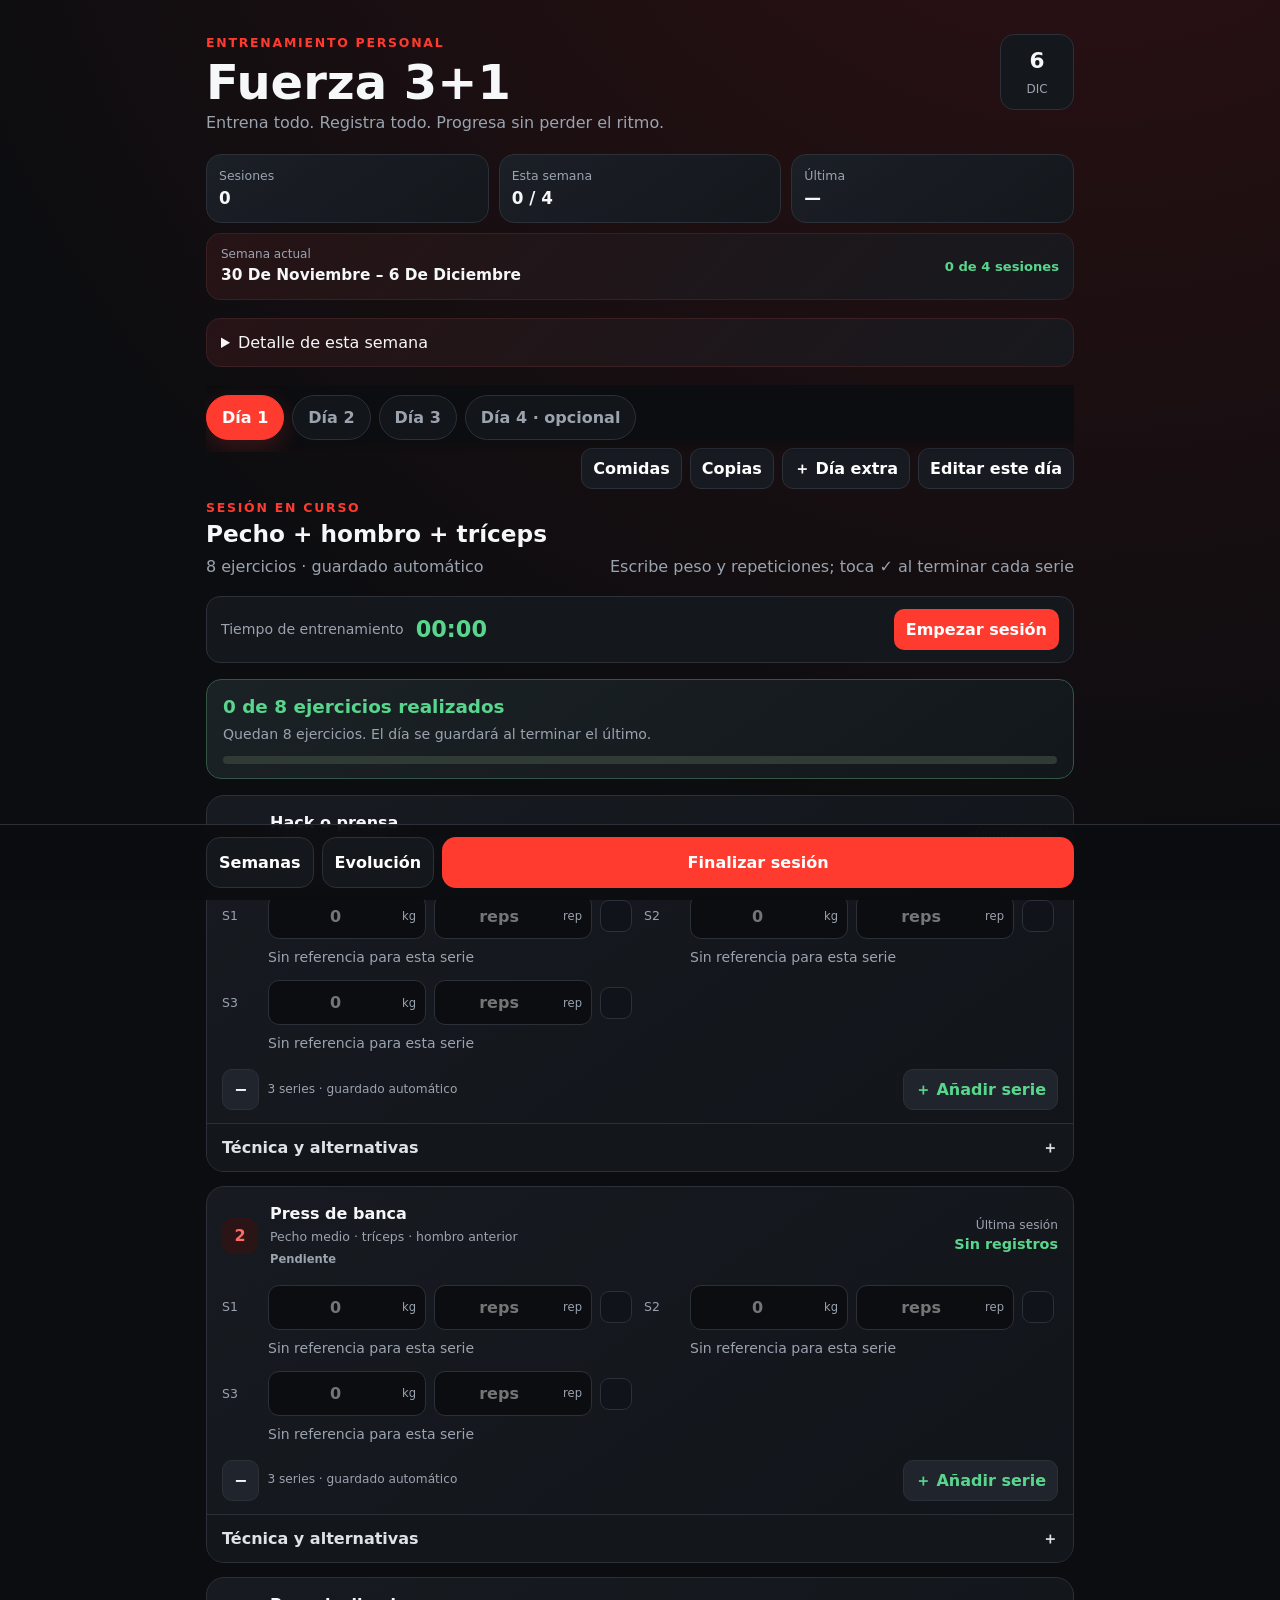
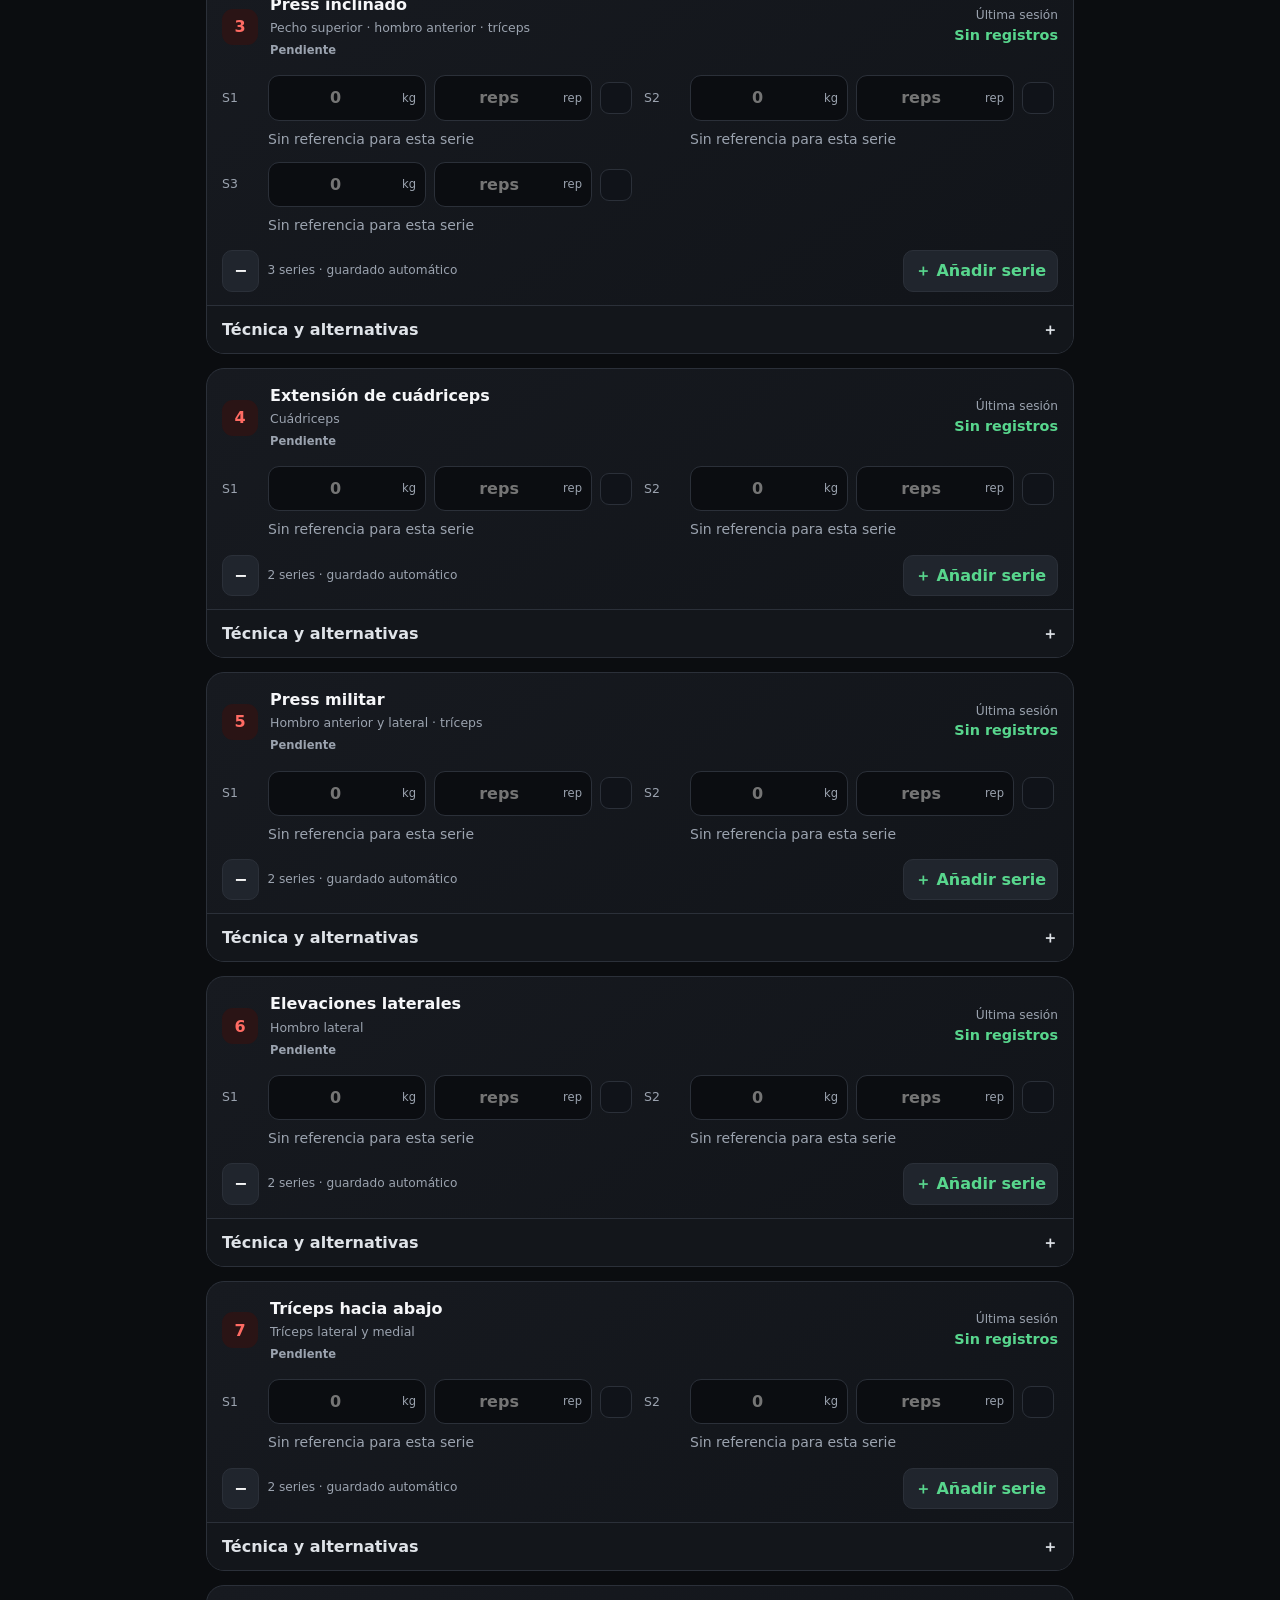
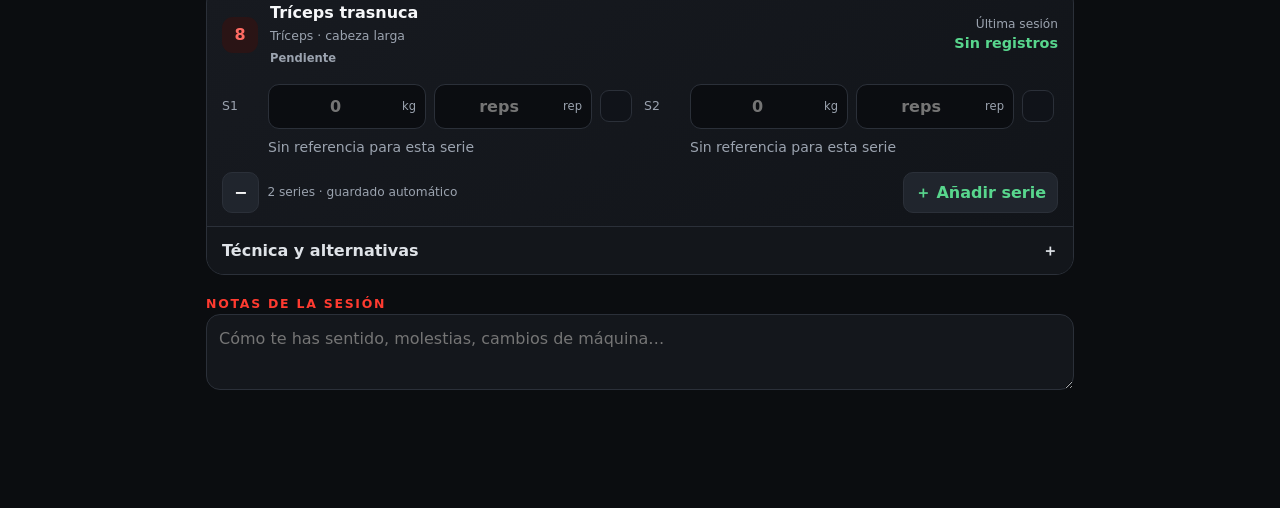
==== commit 4ff9dc05: "Link nutrition diary from workout app" ====
--- a/index.html
+++ b/index.html
@@ -57,7 +57,7 @@
   <div id="backupReminder"></div>
   <details class="current-week"><summary>Detalle de esta semana</summary><div id="weekDetail"></div></details>
   <nav class="tabs" id="tabs" aria-label="Días de entrenamiento"></nav>
-  <div class="routine-action"><button id="backupBtn">Copias</button><button id="extraDayBtn">＋ Día extra</button><button id="editRoutineBtn">Editar este día</button></div>
+  <div class="routine-action"><button type="button" onclick="location.href='/nutrition.html'">Comidas</button><button id="backupBtn">Copias</button><button id="extraDayBtn">＋ Día extra</button><button id="editRoutineBtn">Editar este día</button></div>
   <section id="workout"></section>
   <label for="notes" class="eyebrow" style="display:block;margin-top:20px">Notas de la sesión</label>
   <textarea id="notes" class="notes" placeholder="Cómo te has sentido, molestias, cambios de máquina…"></textarea>
